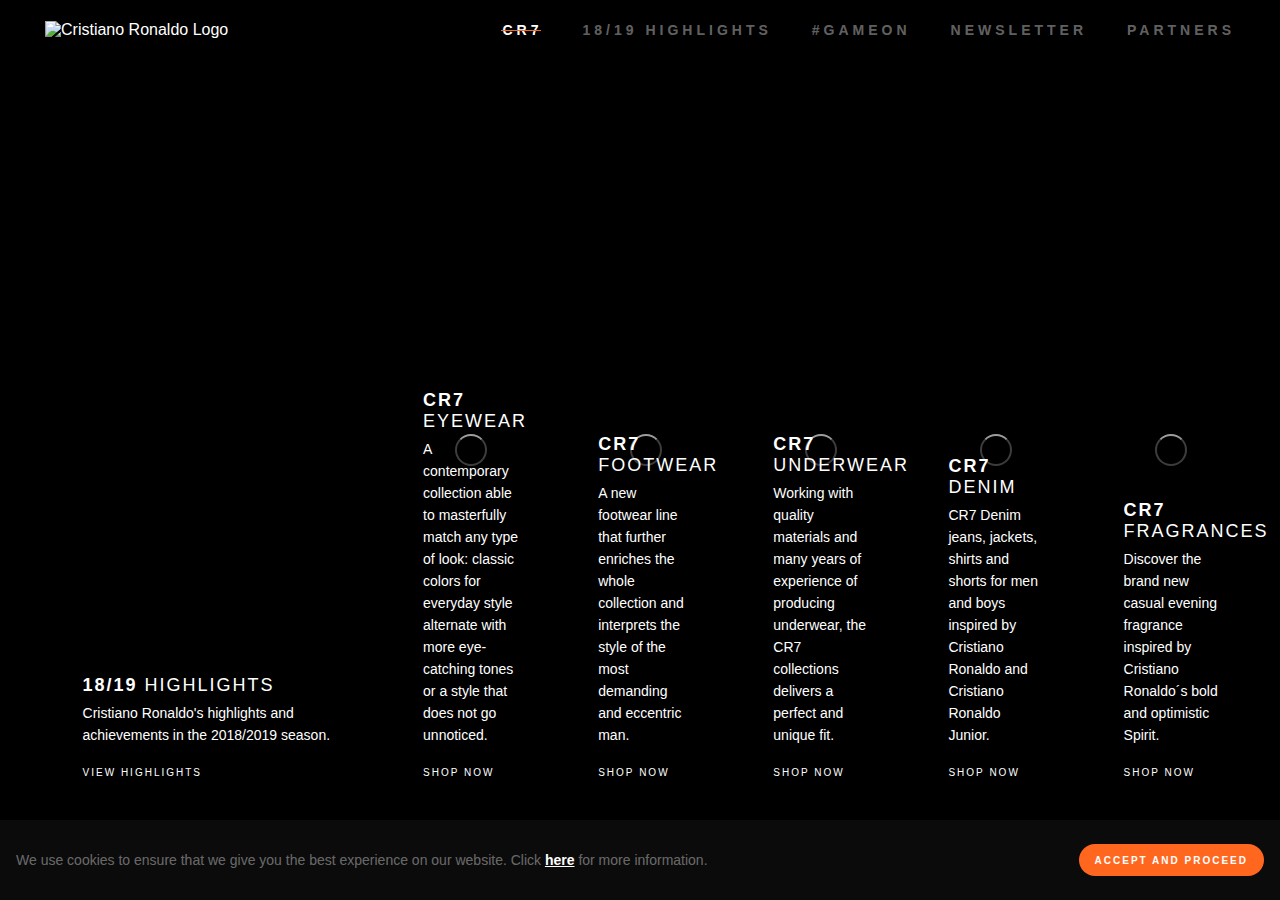
==== index.html @ d8697599 "changed index html" ====
<!DOCTYPE html>
<!-- saved from url=(0051)https://www.cristianoronaldo.com/#season-highlights -->
<html style="--vh:5.76px;"><head><meta http-equiv="Content-Type" content="text/html; charset=UTF-8">

    <!--****************************************************-->
    <!-- Copyright (c) Cristiano Ronaldo -->
    <!-- by 7egend Digital Transformers -->
    <!-- “Talent without working hard is nothing.” -->
    <!--****************************************************-->
    
    <!--<base href="./">--><base href=".">
    
    <meta http-equiv="x-ua-compatible" content="ie=edge">

    <title>Cristiano Ronaldo | Official Website</title>
    <!-- <meta name="description" content="Cristiano Ronaldo's official website"> -->
    
    <meta name="theme-color" content="#000000">
    <meta name="viewport" content="width=device-width, initial-scale=1, shrink-to-fit=no">

    <meta name="msapplication-TileColor" content="#000000">
    <meta name="msapplication-TileImage" content="/assets/meta/mstile-144x144.png">

    <link rel="icon" type="image/x-icon" href="https://www.cristianoronaldo.com/assets/meta/favicon.ico">
    <link rel="icon" type="image/png" sizes="96x96" href="https://www.cristianoronaldo.com/assets/meta/favicon-96x96.png">
    <link rel="icon" type="image/png" sizes="32x32" href="https://www.cristianoronaldo.com/assets/meta/favicon-32x32.png">
    <link rel="icon" type="image/png" sizes="16x16" href="https://www.cristianoronaldo.com/assets/meta/favicon-16x16.png">

    <link rel="apple-touch-icon" sizes="57x57" href="https://www.cristianoronaldo.com/assets/meta/apple-icon-57x57.png">
    <link rel="apple-touch-icon" sizes="60x60" href="https://www.cristianoronaldo.com/assets/meta/apple-icon-60x60.png">
    <link rel="apple-touch-icon" sizes="72x72" href="https://www.cristianoronaldo.com/assets/meta/apple-icon-72x72.png">
    <link rel="apple-touch-icon" sizes="76x76" href="https://www.cristianoronaldo.com/assets/meta/apple-icon-76x76.png">
    <link rel="apple-touch-icon" sizes="114x114" href="https://www.cristianoronaldo.com/assets/meta/apple-icon-114x114.png">
    <link rel="apple-touch-icon" sizes="120x120" href="https://www.cristianoronaldo.com/assets/meta/apple-icon-120x120.png">
    <link rel="apple-touch-icon" sizes="144x144" href="https://www.cristianoronaldo.com/assets/meta/apple-icon-144x144.png">
    <link rel="apple-touch-icon" sizes="152x152" href="https://www.cristianoronaldo.com/assets/meta/apple-icon-152x152.png">
    <link rel="apple-touch-icon" sizes="180x180" href="https://www.cristianoronaldo.com/assets/meta/apple-icon-180x180.png">
    
    <link rel="icon" type="image/png" sizes="192x192" href="https://www.cristianoronaldo.com/assets/meta/android-icon-192x192.png">

    <!-- Facebook -->
    <meta property="og:title" content="CR7 - Cristiano Ronaldo&#39;s Official Website">
    <meta property="og:type" content="website">
    <meta property="og:url" content="https://www.cristianoronaldo.com/">
    <meta property="og:image" content="https://www.cristianoronaldo.com/assets/images/share.jpg?t=90382572094833">
    <meta property="og:site_name" content="CR7">
    <!-- <meta property="og:description" content="Cristiano Ronaldo's official website"> -->

    <link rel="stylesheet" href="./assets/dfs5qqw.css">
  <style type="text/css">.mx-1 {
  margin-left: 0.33rem;
  margin-right: 0.33rem; }

.my-1 {
  margin-top: 0.33rem;
  margin-bottom: 0.33rem; }

.mt-1 {
  margin-top: 0.33rem; }

.mb-1 {
  margin-bottom: 0.33rem; }

.ml-1 {
  margin-left: 0.33rem; }

.mr-1 {
  margin-right: 0.33rem; }

.px-1 {
  padding-left: 0.33rem;
  padding-right: 0.33rem; }

.py-1 {
  padding-top: 0.33rem;
  padding-bottom: 0.33rem; }

.pt-1 {
  padding-top: 0.33rem; }

.pb-1 {
  padding-bottom: 0.33rem; }

.pl-1 {
  padding-left: 0.33rem; }

.pr-1 {
  padding-right: 0.33rem; }

.mx-2 {
  margin-left: 1.33rem;
  margin-right: 1.33rem; }

.my-2 {
  margin-top: 1.33rem;
  margin-bottom: 1.33rem; }

.mt-2 {
  margin-top: 1.33rem; }

.mb-2 {
  margin-bottom: 1.33rem; }

.ml-2 {
  margin-left: 1.33rem; }

.mr-2 {
  margin-right: 1.33rem; }

.px-2 {
  padding-left: 1.33rem;
  padding-right: 1.33rem; }

.py-2 {
  padding-top: 1.33rem;
  padding-bottom: 1.33rem; }

.pt-2 {
  padding-top: 1.33rem; }

.pb-2 {
  padding-bottom: 1.33rem; }

.pl-2 {
  padding-left: 1.33rem; }

.pr-2 {
  padding-right: 1.33rem; }

.mx-3 {
  margin-left: 2.33rem;
  margin-right: 2.33rem; }

.my-3 {
  margin-top: 2.33rem;
  margin-bottom: 2.33rem; }

.mt-3 {
  margin-top: 2.33rem; }

.mb-3 {
  margin-bottom: 2.33rem; }

.ml-3 {
  margin-left: 2.33rem; }

.mr-3 {
  margin-right: 2.33rem; }

.px-3 {
  padding-left: 2.33rem;
  padding-right: 2.33rem; }

.py-3 {
  padding-top: 2.33rem;
  padding-bottom: 2.33rem; }

.pt-3 {
  padding-top: 2.33rem; }

.pb-3 {
  padding-bottom: 2.33rem; }

.pl-3 {
  padding-left: 2.33rem; }

.pr-3 {
  padding-right: 2.33rem; }

.mx-4 {
  margin-left: 3.33rem;
  margin-right: 3.33rem; }

.my-4 {
  margin-top: 3.33rem;
  margin-bottom: 3.33rem; }

.mt-4 {
  margin-top: 3.33rem; }

.mb-4 {
  margin-bottom: 3.33rem; }

.ml-4 {
  margin-left: 3.33rem; }

.mr-4 {
  margin-right: 3.33rem; }

.px-4 {
  padding-left: 3.33rem;
  padding-right: 3.33rem; }

.py-4 {
  padding-top: 3.33rem;
  padding-bottom: 3.33rem; }

.pt-4 {
  padding-top: 3.33rem; }

.pb-4 {
  padding-bottom: 3.33rem; }

.pl-4 {
  padding-left: 3.33rem; }

.pr-4 {
  padding-right: 3.33rem; }

.mx-5 {
  margin-left: 4.33rem;
  margin-right: 4.33rem; }

.my-5 {
  margin-top: 4.33rem;
  margin-bottom: 4.33rem; }

.mt-5 {
  margin-top: 4.33rem; }

.mb-5 {
  margin-bottom: 4.33rem; }

.ml-5 {
  margin-left: 4.33rem; }

.mr-5 {
  margin-right: 4.33rem; }

.px-5 {
  padding-left: 4.33rem;
  padding-right: 4.33rem; }

.py-5 {
  padding-top: 4.33rem;
  padding-bottom: 4.33rem; }

.pt-5 {
  padding-top: 4.33rem; }

.pb-5 {
  padding-bottom: 4.33rem; }

.pl-5 {
  padding-left: 4.33rem; }

.pr-5 {
  padding-right: 4.33rem; }

.flex, .flex-center--both, .flex-center--row, .flex-center--column {
  display: flex; }

.flex-center--row, .flex-center--both {
  justify-content: center; }

.flex-center--column, .flex-center--both {
  align-items: center; }

.width--full {
  width: 100%; }

.margin--auto {
  margin: 0 auto; }

.position--relative {
  position: relative; }

h1, h2, h3, h4, h5, h6, p {
  margin: 0; }

.text--xxs {
  font-size: 10px; }

.text--xs {
  font-size: 12px; }

.text--sm, .header__nav-item {
  font-size: 14px; }

.text--md {
  font-size: 16px; }

.text--lg {
  font-size: 24px; }

.font--default {
  font-family: "proxima-nova", "Helvetica", arial, sans-serif; }

.font--condensed, .header__nav-item {
  font-family: "proxima-nova-condensed", "Helvetica", arial, sans-serif; }

.weight--light {
  font-weight: 300; }

.weight--regular {
  font-weight: 400; }

.weight--bold, .header__nav-item {
  font-weight: 700; }

.weight--extrabold {
  font-weight: 800; }

.text--dimmed {
  color: rgba(255, 255, 255, 0.4); }

.text--centered, .social-icons {
  text-align: center; }

.text--uppercase, .header__nav-item {
  text-transform: uppercase; }

.text--underline {
  text-decoration: underline; }

.kern--xs {
  letter-spacing: 2px; }

.kern--md, .header__nav-item {
  letter-spacing: 4px; }

.kern--lg {
  letter-spacing: 6px; }

.t-size-xxs {
  font-size: 10px; }

.t-size-xs {
  font-size: 12px; }

.t-size-sm {
  font-size: 14px; }

.t-size-md {
  font-size: 16px; }

.t-size-ml {
  font-size: 18px; }

.t-size-lg {
  font-size: 24px; }

.t-default {
  font-family: "proxima-nova", "Helvetica", arial, sans-serif; }

.t-condensed {
  font-family: "proxima-nova-condensed", "Helvetica", arial, sans-serif; }

.t-line-ls {
  line-height: 22px; }

.t-weight-light {
  font-weight: 300; }

.t-weight-regular {
  font-weight: 400; }

.t-weight-bold {
  font-weight: 700; }

.t-weight-extra {
  font-weight: 800; }

.t-lightest {
  color: #FFFFFF; }

.t-lighter {
  color: #FFFFFF; }

.t-light {
  color: #FFFFFF; }

.t-gray {
  color: rgba(255, 255, 255, 0.4); }

.t-highlight {
  color: #FF671F; }

.t-center {
  text-align: center; }

.t-right {
  text-align: right; }

.t-uppercase {
  text-transform: uppercase; }

.t-underline {
  text-decoration: underline; }

.t-kern-xs {
  letter-spacing: 2px; }

.t-kern-md {
  letter-spacing: 4px; }

.t-kern-lg {
  letter-spacing: 6px; }

html {
  box-sizing: border-box;
  font-family: "proxima-nova", "Helvetica", arial, sans-serif;
  font-weight: 400;
  color: #FFFFFF;
  background-color: #000000; }

*, *:before, *:after {
  box-sizing: inherit; }

body {
  margin: 0;
  padding: 0;
  width: 100%;
  height: 100%;
  position: relative;
  overflow: hidden; }

img {
  width: 100%;
  height: auto; }

#main {
  margin-top: 60px;
  overflow: auto;
  height: calc(var(--vh, 1vh) * 100 - 60px);
  -webkit-overflow-scrolling: touch; }

.input, .button {
  font-family: "proxima-nova", "Helvetica", arial, sans-serif;
  border-radius: 0;
  caret-color: #FF671F;
  box-shadow: none; }
  .input:disabled, .button:disabled {
    opacity: 0.5; }
  .input:focus, .input:active, .button:focus, .button:active {
    border: 1px solid #FF671F;
    box-shadow: none;
    outline-style: none;
    outline-color: #FF671F;
    outline-width: 4px; }

video::-internal-media-controls-overlay-cast-button {
  display: none; }

.input {
  height: 60px;
  color: #FFFFFF;
  border: 1px solid #FFFFFF;
  font-size: 16px;
  background-color: #151515;
  padding: 0 20px;
  border-radius: 30px; }
  .input::-webkit-input-placeholder {
    color: rgba(255, 255, 255, 0.4); }
  .input::-moz-placeholder {
    color: rgba(255, 255, 255, 0.4); }
  .input:-ms-input-placeholder {
    color: rgba(255, 255, 255, 0.4); }
  .input::-ms-input-placeholder {
    color: rgba(255, 255, 255, 0.4); }
  .input::placeholder {
    color: rgba(255, 255, 255, 0.4); }

.input--checkbox {
  -webkit-user-select: none;
     -moz-user-select: none;
      -ms-user-select: none;
          user-select: none;
  position: relative;
  width: 16px;
  height: 16px;
  margin-right: 8px;
  border-radius: 50%; }
  .input--checkbox .checkbox__ui, .input--checkbox input[type="checkbox"] {
    position: absolute;
    top: 0;
    left: 0;
    right: 0;
    bottom: 0;
    height: 16px;
    width: 16px;
    margin: 0; }
  .input--checkbox input[type="checkbox"] {
    cursor: pointer;
    opacity: 0;
    z-index: 1; }
    .input--checkbox input[type="checkbox"]:checked ~ .checkbox__ui {
      border: none;
      background-color: #FF671F; }
      .input--checkbox input[type="checkbox"]:checked ~ .checkbox__ui:after {
        opacity: 1; }
  .input--checkbox .checkbox__ui {
    z-index: 0;
    border: 1px solid #FF671F;
    background-color: transparent;
    border-radius: 50%; }
    .input--checkbox .checkbox__ui:after {
      transition: opacity 100ms;
      content: '';
      border-radius: 50%;
      position: absolute;
      top: 4px;
      left: 4px;
      height: 8px;
      width: 8px;
      opacity: 0;
      background-color: #FFFFFF; }

a {
  transition: color 200ms, opacity 200ms;
  cursor: pointer;
  color: #FFFFFF; }
  a.link--underline, a.link--image, a.link--svg {
    opacity: 1; }
  a.link--svg svg {
    fill: #FF671F; }
  a.link--image {
    color: #FFFFFF;
    opacity: 0.4; }
    a.link--image:hover, a.link--image:focus {
      opacity: 1; }
  a.link--underline {
    text-decoration: underline; }
    a.link--underline:hover, a.link--underline:focus {
      color: #FF671F; }
  a.link--text {
    text-decoration: none;
    color: rgba(255, 255, 255, 0.4); }
    a.link--text:hover, a.link--text:focus {
      color: #FFFFFF; }

.hover-highlight {
  text-decoration: none;
  transition: color 200ms;
  /* smartphones, touchscreens */
  /* mouse, touch pad */ }
  @media (hover: hover) and (pointer: fine) {
    .hover-highlight:hover, .hover-highlight:focus {
      color: #FF671F; } }

button {
  background: none;
  color: inherit;
  border: none;
  padding: 0;
  font: inherit;
  cursor: pointer;
  outline: inherit; }

.button {
  position: relative;
  cursor: pointer;
  padding: 0 16px;
  border: 0;
  color: #FFFFFF;
  font-weight: 700;
  letter-spacing: 2px;
  text-transform: uppercase;
  background-color: #FF671F;
  border-radius: 30px; }
  @media (hover: hover) and (pointer: fine) {
    .button:hover .button__bg, .button:hover .button__bg--feedback, .button:focus .button__bg, .button:focus .button__bg--feedback {
      opacity: 1; } }
  .button .button__text {
    position: relative;
    z-index: 1;
    text-shadow: #151515; }
  .button .button__bg, .button .button__bg--feedback {
    position: absolute;
    width: 100%;
    height: 100%;
    top: 0;
    left: 0;
    opacity: 0;
    border-radius: 30px;
    z-index: 0;
    will-change: opacity;
    background-color: #f54f00;
    transition: opacity 200ms, transform 200ms cubic-bezier(0.19, 1, 0.22, 1), background-color 400ms cubic-bezier(0.19, 1, 0.22, 1); }
  .button .button__bg--feedback {
    opacity: 1;
    transform: scaleX(0);
    transform-origin: center left; }

.button--success .button__bg--feedback {
  transform: scaleX(1); }

.button--error .button__bg--feedback {
  transform: scaleX(1); }

.button--lg {
  height: 60px; }

.button--md {
  height: 32px; }

.carousel {
  display: flex;
  flex-direction: column;
  position: relative;
  height: 100%; }
  @media (min-width: 1280px) {
    .carousel .slider__wrapper .panel:first-of-type {
      flex: 0 0 28%; }
    .carousel .slider__wrapper .panel {
      flex: 0 0 14.4%; } }
  .carousel .scroll-indicator {
    flex-grow: 1; }

.carousel-indicator {
  position: absolute;
  right: 40px;
  left: 40px;
  display: flex;
  bottom: 5px; }
  @media (min-width: 768px) {
    .carousel-indicator {
      bottom: 30px; } }
  @media (min-width: 992px) {
    .carousel-indicator {
      bottom: 60px; } }

.carousel-indicator__item {
  flex-grow: 1;
  height: 30px;
  transform-origin: center left;
  border-top: 1px solid #FFFFFF;
  background-color: transparent;
  cursor: pointer; }
  .carousel-indicator__item:not(:last-of-type) {
    margin-right: 5px; }

.carousel-indicator__line {
  transform-origin: top center;
  height: 100%;
  background-color: #FF671F; }

.panel {
  position: relative;
  transition: flex-basis 0.3s 0.1s cubic-bezier(0.77, 0, 0.175, 1);
  flex: 0 0 100%; }

.panel--brands {
  transform-origin: center; }
  .panel--brands:after {
    position: absolute;
    top: 0;
    right: 0;
    bottom: 0;
    left: 0;
    background: linear-gradient(to top, rgba(0, 0, 0, 0.8) 0%, rgba(0, 0, 0, 0) 100%);
    content: '';
    pointer-events: none; }
  .panel--brands .panel__image {
    width: 100%;
    height: 100%; }
  .panel--brands .panel__image img,
  .panel--brands .panel__video {
    padding-right: 0.66rem; }
    @media (min-width: 992px) {
      .panel--brands .panel__image img,
      .panel--brands .panel__video {
        -webkit-filter: grayscale(80%);
                filter: grayscale(80%); }
        .panel--brands .panel__image img:hover,
        .panel--brands .panel__video:hover {
          -webkit-filter: grayscale(0%);
                  filter: grayscale(0%);
          transition: 0.5s; } }

@media (min-width: 1280px) {
  .panel--brands--highlight {
    flex: 0 0 28% !important; }
    .panel--brands--highlight .panel__text {
      transition: opacity 0.3s 0.3s linear; } }

@media (min-width: 1280px) {
  .panel--brands--dim {
    flex: 0 0 14.4% !important; }
    .panel--brands--dim .panel__text {
      transition: opacity 0.3s 0.3s linear;
      opacity: 0 !important; } }

.panel__link {
  transition: color 100ms;
  pointer-events: all;
  display: inline-block; }
  .panel__link:hover, .panel__link:focus {
    color: #FF671F; }

.panel__link-arrow {
  width: 9px;
  height: 9px;
  vertical-align: middle;
  margin-left: 5px; }

.panel__image img,
.panel__video {
  width: 100%;
  height: 100%;
  -o-object-fit: cover;
     object-fit: cover; }

.panel__text {
  position: absolute;
  right: 0;
  bottom: 60px;
  left: 30px;
  transition: opacity 0.3s linear;
  width: calc(100% - 60px);
  z-index: 10; }
  @media (min-width: 768px) {
    .panel__text {
      left: 40px;
      width: calc(100% - 80px); } }

.slider {
  height: calc(100% - 60px);
  display: flex; }

.slider__wrapper {
  display: flex;
  height: 100%; }

.slider--brands {
  height: calc(100% - 60px); }
  .slider--brands .slider__wrapper {
    margin-left: 1.33rem;
    margin-right: 1.33rem; }
    @media (min-width: 992px) {
      .slider--brands .slider__wrapper {
        margin-left: 2.66rem; } }
  @media (min-width: 768px) {
    .slider--brands .panel {
      flex: 0 0 50%; } }
  @media (min-width: 992px) {
    .slider--brands .panel {
      flex: 0 0 33.3%; } }
  @media (min-width: 1280px) {
    .slider--brands .panel {
      flex: 0 0 20%; } }

.slider--highlights {
  height: 100%; }

.highlights {
  position: relative;
  height: calc(var(--vh, 1vh) * 100 - 60px);
  cursor: url("/assets/icons/cursor.svg"), auto; }
  .highlights:after {
    content: '';
    position: absolute;
    top: 0;
    left: 1.33rem;
    width: 1px;
    height: 100%;
    background-color: rgba(255, 255, 255, 0.1);
    z-index: 1; }
  @media (min-width: 992px) {
    .highlights:after {
      display: none; } }

.highlights__title {
  position: absolute;
  top: 50px;
  left: 40px;
  color: #FF671F;
  font-family: "proxima-nova-condensed", "Helvetica", arial, sans-serif;
  font-size: 18px;
  font-weight: 800;
  letter-spacing: 2px;
  text-transform: uppercase;
  z-index: 1; }
  .highlights__title:before {
    content: '';
    position: absolute;
    left: -18px;
    background-color: #FF671F;
    width: 1px;
    height: 36px; }
  @media (min-width: 992px) {
    .highlights__title {
      font-size: 24px;
      top: 95px;
      left: 40px; }
      .highlights__title:before {
        display: none; } }

.highlights__item {
  position: relative;
  width: 100%;
  height: calc(var(--vh, 1vh) * 100 - 60px); }

.highlights__item-date {
  font-size: 12px;
  font-weight: 400;
  position: absolute;
  top: 72px;
  left: 40px;
  text-transform: uppercase;
  z-index: 2; }
  @media (min-width: 992px) {
    .highlights__item-date {
      font-size: 18px;
      font-weight: 300;
      top: 126px;
      left: 40px; } }

.highlights__item-info {
  position: absolute;
  bottom: 60px;
  left: 40px; }
  @media (min-width: 768px) {
    .highlights__item-info {
      bottom: 90px; } }
  @media (min-width: 992px) {
    .highlights__item-info {
      bottom: 120px; } }

.highlights__item-title {
  margin-bottom: 10px;
  font-size: 18px;
  letter-spacing: 2px;
  font-family: "proxima-nova-condensed", "Helvetica", arial, sans-serif;
  text-transform: uppercase;
  max-width: 90%; }
  @media (min-width: 768px) {
    .highlights__item-title {
      max-width: 75%; } }
  @media (min-width: 992px) {
    .highlights__item-title {
      font-size: 24px;
      max-width: 40%; } }

.highlights__item-text {
  font-weight: 400;
  font-size: 14px;
  color: rgba(255, 255, 255, 0.7);
  line-height: 22px;
  max-width: 85%; }
  @media (min-width: 768px) {
    .highlights__item-text {
      max-width: 80%; } }
  @media (min-width: 992px) {
    .highlights__item-text {
      font-size: 18px;
      max-width: 50%; } }

.highlights__item-video {
  width: 100%;
  height: 100vh; }
  .highlights__item-video video {
    -o-object-fit: cover;
       object-fit: cover;
    height: 100%;
    width: 100%; }

.scroll-indicator {
  flex-grow: 1;
  width: 1px;
  height: 60px;
  background-color: rgba(255, 255, 255, 0.1);
  margin-left: 1.33rem; }
  @media (min-width: 992px) {
    .scroll-indicator {
      margin-left: 2.66rem; } }

.scroll-indicator__line {
  transform-origin: top center;
  height: 100%;
  background-color: #FF671F; }

.header__nav {
  position: relative; }
  .header__nav .header__nav-item {
    display: none; }
    @media (min-width: 992px) {
      .header__nav .header__nav-item {
        display: inline; } }

.header__nav-item {
  position: relative;
  transition: color 100ms;
  color: rgba(255, 255, 255, 0.4); }
  .header__nav-item:after {
    content: '';
    position: absolute;
    transition: transform 400ms cubic-bezier(0.19, 1, 0.22, 1);
    top: 50%;
    left: -2px;
    transform: scaleX(0);
    width: 100%;
    height: 1px;
    background-color: #FF671F; }
  .header__nav-item:not(:last-of-type) {
    margin-right: 40px; }
  @media (hover: hover) and (pointer: fine) {
    .header__nav-item:hover, .header__nav-item:focus {
      color: #FFFFFF; } }

.header__nav-item--active {
  color: #FFFFFF; }
  .header__nav-item--active:after {
    transform: scaleX(1); }

.header__nav-marker {
  position: absolute;
  width: 100%;
  height: 1px;
  background-color: #FF671F; }

.header__logo img {
  width: 112px;
  height: auto; }

.header {
  position: fixed;
  background-color: #000000;
  top: 0;
  left: 0;
  width: 100%;
  height: 60px;
  padding: 0 20px;
  display: flex;
  justify-content: space-between;
  align-items: center;
  z-index: 81; }
  @media (min-width: 992px) {
    .header {
      padding: 0 45px; } }

.nav {
  position: fixed;
  top: 0;
  right: 0;
  bottom: 0;
  left: 0;
  z-index: 80;
  background-color: transparent; }

.nav__item {
  position: relative;
  color: #FFFFFF;
  display: block;
  font-family: "proxima-nova-condensed", "Helvetica", arial, sans-serif;
  font-size: 22px;
  font-weight: 700;
  letter-spacing: 6px;
  text-transform: uppercase;
  transform-origin: center left; }
  @media (min-width: 768px) {
    .nav__item {
      font-size: 24px; } }
  .nav__item:not(:last-of-type) {
    margin-bottom: 1.33rem; }
    @media (min-width: 768px) {
      .nav__item:not(:last-of-type) {
        margin-bottom: 2.66rem; } }
  .nav__item:before {
    position: absolute;
    top: 40%;
    right: 0;
    left: 0;
    background-color: #FF671F;
    content: '';
    transition: transform 200ms;
    height: 4px;
    border-radius: 4px;
    transform: scaleX(0);
    transform-origin: center left; }
  .nav__item:hover:before, .nav__item:focus:before, .nav__item.nav__item--active:before {
    transform: scaleX(1); }

.nav__item-wrapper {
  position: relative;
  width: 100%;
  height: 100%;
  display: flex;
  align-items: flex-start;
  justify-content: center;
  flex-direction: column;
  padding-left: 1.33rem;
  background-color: #000000; }

.nav__footer {
  position: absolute;
  right: 0;
  bottom: 0;
  left: 0;
  padding: 1rem 1.33rem;
  display: flex;
  justify-content: space-between; }
  .nav__footer .social-icons {
    padding: 0;
    width: auto; }

.nav__toggle {
  position: relative;
  cursor: pointer;
  color: #FFFFFF;
  width: 22px;
  height: 22px;
  display: block; }
  @media (min-width: 992px) {
    .nav__toggle {
      display: none; } }

.nav__toggle-big, .nav__toggle-small {
  width: 22px;
  height: 2px;
  background-color: #FFFFFF; }

.nav__toggle-big {
  position: absolute;
  top: 5px;
  right: 0;
  left: 0;
  transform-origin: center; }

.nav__toggle-small {
  position: absolute;
  top: 15px;
  right: 0;
  left: 0;
  transform-origin: center right; }

.newsletter {
  padding: 48px 32px 32px; }
  @media (min-width: 1280px) {
    .newsletter {
      padding: 100px 32px 200px; } }

.newsletter-panel {
  padding: 0 16px;
  margin-bottom: 32px;
  max-width: 898px;
  margin-left: auto;
  margin-right: auto; }
  @media (min-width: 576px) {
    .newsletter-panel {
      padding: 100px 60px;
      background-color: #0B0B0B; } }

.newsletter-panel__title {
  margin-bottom: 40px; }

.newsletter-panel__text {
  margin-bottom: 30px; }
  @media (min-width: 576px) {
    .newsletter-panel__text {
      max-width: 475px; } }

.newsletter-panel__terms {
  margin-bottom: 52px; }

.newsletter-panel__form--loading .newsletter-panel__email, .newsletter-panel__form--success .newsletter-panel__email {
  transform: translateY(38px); }
  @media (min-width: 768px) {
    .newsletter-panel__form--loading .newsletter-panel__email, .newsletter-panel__form--success .newsletter-panel__email {
      transform: initial; } }

.newsletter-panel__form--loading .newsletter-panel__submit, .newsletter-panel__form--loading .newsletter-panel__form--success, .newsletter-panel__form--success .newsletter-panel__submit, .newsletter-panel__form--success .newsletter-panel__form--success {
  transform: translateY(-38px); }
  @media (min-width: 768px) {
    .newsletter-panel__form--loading .newsletter-panel__submit, .newsletter-panel__form--loading .newsletter-panel__form--success, .newsletter-panel__form--success .newsletter-panel__submit, .newsletter-panel__form--success .newsletter-panel__form--success {
      transform: initial; } }

.newsletter-panel__form--loading .newsletter-panel__submit .button__text {
  opacity: 0; }

.newsletter-panel__buttons {
  display: flex;
  flex-wrap: wrap;
  max-width: 588px;
  justify-content: center; }

.newsletter-panel__email {
  transition: transform 400ms cubic-bezier(0.19, 1, 0.22, 1);
  margin-bottom: 16px;
  width: 100%; }
  .newsletter-panel__email .input {
    text-align: center; }
  @media (min-width: 768px) {
    .newsletter-panel__email {
      max-width: 435px; } }

.newsletter-panel__submit {
  transition: transform 400ms cubic-bezier(0.19, 1, 0.22, 1);
  width: 100%; }
  @media (min-width: 768px) {
    .newsletter-panel__submit {
      max-width: 435px; } }

.partners__grid-item {
  position: relative;
  background-color: #000000; }

.partners__grid-link .partners__grid-image {
  opacity: 0.4; }

@media (hover: hover) and (pointer: fine) {
  .partners__grid-link:hover .partners__grid-image, .partners__grid-link:focus .partners__grid-image {
    opacity: 1; } }

.partners__grid-image {
  transition: opacity 200ms; }

.partners__grid {
  margin: 0 auto;
  padding: 90px 32px;
  max-width: 950px; }
  @media (min-width: 1280px) {
    .partners__grid {
      padding: 64px 32px 210px; } }

.partners__grid-title {
  max-width: 310px;
  margin-bottom: 32px; }
  @media (min-width: 768px) {
    .partners__grid-title {
      max-width: initial; } }

.partners__highlight {
  height: 160px; }
  @media (min-width: 992px) {
    .partners__highlight {
      height: 200px; } }
  .partners__highlight img {
    width: 200px;
    height: auto;
    cursor: pointer;
    transition: opacity 200ms; }
    @media (hover: hover) and (pointer: fine) {
      .partners__highlight img:hover, .partners__highlight img:focus {
        opacity: 0.4; } }

.partners__grid-wrapper {
  display: grid;
  grid-gap: 1px;
  grid-template-columns: 1fr 1fr;
  background: radial-gradient(ellipse farthest-side at center, rgba(255, 103, 31, 0.6) 0%, rgba(255, 103, 31, 0.4) 70%, rgba(0, 0, 0, 0) 100%); }
  @media (min-width: 576px) {
    .partners__grid-wrapper {
      background: radial-gradient(circle, rgba(255, 103, 31, 0.6) 0%, rgba(0, 0, 0, 0) 75%);
      grid-template-columns: 1fr 1fr 1fr; } }
  @media (min-width: 768px) {
    .partners__grid-wrapper {
      grid-template-columns: 1fr 1fr 1fr 1fr; } }

.social-icons {
  width: 100%;
  padding: 32px 0; }

.social-icon {
  transition: transform 0.2s ease-out;
  display: inline-flex;
  margin-right: 20px;
  min-width: 22px;
  min-height: 22px;
  justify-content: center;
  align-items: center; }
  .social-icon .social-icon__icon {
    transition: fill 200ms; }
  .social-icon img {
    vertical-align: middle;
    margin: 0 auto; }
  .social-icon:last-of-type {
    margin-right: 0px; }
  .social-icon:hover .social-icon__icon {
    fill: #FF671F; }

.campaign {
  display: flex;
  justify-content: center;
  align-items: center;
  padding: 150px 0 90px;
  position: relative;
  max-width: 100%; }
  @media (min-width: 1280px) {
    .campaign {
      padding: 0; } }

#gameon {
  margin-bottom: 30px; }

.campaign__title {
  font-size: 24px;
  color: #FF671F;
  text-transform: uppercase;
  letter-spacing: 2px;
  position: absolute;
  top: -80px;
  left: 50%;
  transform: translateX(-50%); }
  @media (min-width: 768px) {
    .campaign__title {
      top: 60px;
      left: 40px;
      transform: none; } }
  @media (min-width: 992px) {
    .campaign__title {
      top: 96px; } }

.campaign__wrapper {
  position: relative;
  font-family: "proxima-nova-condensed", "Helvetica", arial, sans-serif;
  font-weight: 800; }

.campaign__play-button {
  outline: none;
  cursor: pointer;
  position: absolute;
  top: 50%;
  left: 50%;
  transform: translate(-50%, -50%);
  width: 100%;
  height: 100%;
  border: none;
  border-radius: 50%;
  background-color: transparent; }
  .campaign__play-button img {
    width: 26px;
    height: auto; }

.campaign__video {
  width: 100vw;
  height: 100%;
  max-width: 100%;
  outline: none;
  -o-object-fit: contain;
     object-fit: contain; }

.pulsar {
  outline: none;
  width: 120px;
  height: 120px;
  position: absolute;
  right: 50%; }
  .pulsar span {
    position: absolute;
    border: 2px solid #FF671F;
    border-radius: 50%;
    width: 100%;
    height: 100%;
    transform: scale(0.4); }
    .pulsar span:nth-child(1) {
      -webkit-animation: pulsar1 2s 0s ease-out infinite;
              animation: pulsar1 2s 0s ease-out infinite; }
    .pulsar span:nth-child(2) {
      -webkit-animation: pulsar2 2s 330ms ease-out infinite;
              animation: pulsar2 2s 330ms ease-out infinite; }
    .pulsar span:nth-child(3) {
      -webkit-animation: pulsar3 2s 660ms ease-out infinite;
              animation: pulsar3 2s 660ms ease-out infinite; }

@-webkit-keyframes pulsar1 {
  0% {
    transform: scale(0.4); }
  0%,
  50% {
    opacity: 1; }
  100% {
    transform: scale(0.8);
    opacity: 0; } }

@keyframes pulsar1 {
  0% {
    transform: scale(0.4); }
  0%,
  50% {
    opacity: 1; }
  100% {
    transform: scale(0.8);
    opacity: 0; } }

@-webkit-keyframes pulsar2 {
  0% {
    transform: scale(0.4); }
  0%,
  50% {
    opacity: 1; }
  100% {
    transform: scale(0.7);
    opacity: 0; } }

@keyframes pulsar2 {
  0% {
    transform: scale(0.4); }
  0%,
  50% {
    opacity: 1; }
  100% {
    transform: scale(0.7);
    opacity: 0; } }

@-webkit-keyframes pulsar3 {
  0% {
    transform: scale(0.4); }
  0%,
  50% {
    opacity: 1; }
  100% {
    transform: scale(0.42);
    opacity: 0; } }

@keyframes pulsar3 {
  0% {
    transform: scale(0.4); }
  0%,
  50% {
    opacity: 1; }
  100% {
    transform: scale(0.42);
    opacity: 0; } }

footer:not(.nav__footer) {
  height: 72px;
  width: 100%;
  padding: 0 40px;
  border-top: #151515;
  display: flex;
  flex-wrap: wrap;
  justify-content: center;
  text-align: center; }
  @media (min-width: 768px) {
    footer:not(.nav__footer) {
      border-top: 1px solid #0B0B0B;
      justify-content: space-between;
      align-items: center; } }
  footer:not(.nav__footer) a:not(:last-of-type) {
    margin-right: 32px; }

.footer__legend, .footer__policy, .footer__copyright {
  width: 100%;
  display: flex;
  justify-content: center;
  align-items: center; }
  @media (min-width: 768px) {
    .footer__legend, .footer__policy, .footer__copyright {
      width: 33%; } }

.footer__policy {
  margin-bottom: 16px; }
  @media (min-width: 768px) {
    .footer__policy {
      margin-bottom: 0;
      text-align: left;
      justify-content: flex-start; } }

.footer__copyright {
  text-align: center;
  border-top: 1px solid #151515;
  padding-top: 20px;
  margin-bottom: 8px; }
  @media (min-width: 768px) {
    .footer__copyright {
      border-top: none;
      padding-top: 0;
      margin-bottom: 0; } }

.footer__legend {
  padding-bottom: 20px; }
  @media (min-width: 768px) {
    .footer__legend {
      padding-bottom: 0;
      text-align: right;
      justify-content: flex-end; } }
  .footer__legend img {
    cursor: pointer;
    width: 110px;
    height: auto; }

.spinner__wrapper {
  position: absolute;
  top: 0;
  left: 0;
  width: 100%;
  height: 100%; }

.spinner {
  height: 32px;
  width: 32px;
  background: rgba(0, 0, 0, 0.1);
  border-radius: 50%;
  border: 2px solid rgba(255, 255, 255, 0.4);
  border-top-color: #FFFFFF;
  -webkit-animation: spin 600ms linear infinite;
          animation: spin 600ms linear infinite; }

@-webkit-keyframes spin {
  to {
    transform: rotate(360deg); } }

@keyframes spin {
  to {
    transform: rotate(360deg); } }

.cookies-bar {
  position: fixed;
  bottom: 0;
  left: 0;
  right: 0;
  width: 100%;
  padding: 24px 16px;
  display: flex;
  justify-content: center;
  align-items: center;
  z-index: 100;
  background-color: #0B0B0B; }
  @media (min-width: 768px) {
    .cookies-bar {
      justify-content: space-between; } }
  .cookies-bar .button {
    font-size: 10px;
    letter-spacing: 2px; }

.cookies-bar__inner {
  width: 100%;
  display: flex;
  justify-content: space-between;
  align-items: center;
  flex-direction: column; }
  @media (min-width: 768px) {
    .cookies-bar__inner {
      flex-direction: row; } }

.cookies-bar__text {
  line-height: 20px;
  margin-bottom: 24px;
  text-align: center; }
  @media (min-width: 768px) {
    .cookies-bar__text {
      margin-bottom: 0px;
      text-align: left; } }
</style></head>

  <body>

    <div id="app"><div class="cookies-bar"><div class="cookies-bar__inner"><p class="cookies-bar__text font--condensed text--sm text--dimmed">We use cookies to ensure that we give you the best experience on our website. Click <a href="https://www.cristianoronaldo.com/files/cr7_privacypolicy_en.pdf" target="_blank"><b>here</b></a> for more information.</p><button class="button button--md">Accept and Proceed</button></div></div><header class="header"><a><div class="header__logo"><img src="./assets/cr7.svg" alt="Cristiano Ronaldo Logo"></div></a><nav class="header__nav"><a class="header__nav-item">CR7</a><a class="header__nav-item header__nav-item--active">18/19 Highlights</a><a class="header__nav-item">#GAMEON</a><a class="header__nav-item">Newsletter</a><a class="header__nav-item">Partners</a><button class="nav__toggle"><div class="nav__toggle-big" style="transform: none;"></div><div class="nav__toggle-small" style="transform: translateX(0px) translateY(0px) scaleX(0.7) rotate(0deg) translateZ(0px);"></div></button></nav></header><div class="nav" style="transform: translateX(-100vw) translateZ(0px);"><nav class="nav__item-wrapper"><a class="nav__item"><span style="opacity: 0; transform: translateX(-100px) translateZ(0px);">CR7</span></a><a class="nav__item nav__item--active"><span style="opacity: 0; transform: translateX(-100px) translateZ(0px);">18/19 Highlights</span></a><a class="nav__item"><span style="opacity: 0; transform: translateX(-100px) translateZ(0px);">#GAMEON</span></a><a class="nav__item"><span style="opacity: 0; transform: translateX(-100px) translateZ(0px);">Newsletter</span></a><a class="nav__item"><span style="opacity: 0; transform: translateX(-100px) translateZ(0px);">Partners</span></a><footer class="nav__footer" style="opacity: 0; transform: translateY(100px) translateZ(0px);"><a href="https://www.cristianoronaldo.com/files/cr7_privacypolicy_en.pdf" target="_blank" rel="noreferrer noopener" class="hover-highlight t-uppercase t-weight-bold t-condensed t-lighter t-kern-xs">Privacy Policy</a><div class="social-icons flex-center--both"><div class="social-icon"><a href="https://www.instagram.com/cr7cristianoronaldo" class="link--svg" title="Visit Cristiano Ronaldo&#39;s Instagram" target="_blank" rel="noreferrer noopener"><svg width="18" height="18" xmlns="http://www.w3.org/2000/svg"><path class="social-icon__icon" d="M9 0c2.444 0 2.75.01 3.71.054.959.044 1.613.196 2.185.419.592.23 1.094.537 1.594 1.038.5.5.809 1.002 1.039 1.594.222.572.374 1.226.418 2.184C17.99 6.25 18 6.556 18 9s-.01 2.75-.054 3.71c-.044.959-.196 1.613-.418 2.185a4.412 4.412 0 0 1-1.039 1.594c-.5.5-1.002.809-1.594 1.039-.572.222-1.226.374-2.184.418C11.75 17.99 11.444 18 9 18s-2.75-.01-3.71-.054c-.959-.044-1.613-.196-2.185-.418a4.412 4.412 0 0 1-1.594-1.039c-.5-.5-.809-1.002-1.038-1.594-.223-.572-.375-1.226-.419-2.184C.01 11.75 0 11.444 0 9s.01-2.75.054-3.71C.098 4.33.25 3.676.473 3.104A4.411 4.411 0 0 1 1.51 1.51c.5-.5 1.002-.809 1.594-1.038C3.677.25 4.33.098 5.289.054 6.25.01 6.556 0 9 0zm0 1.622c-2.403 0-2.688.009-3.637.052-.877.04-1.354.187-1.67.31-.421.163-.72.358-1.036.673-.315.315-.51.615-.673 1.035-.123.317-.27.794-.31 1.671-.043.95-.052 1.234-.052 3.637s.009 2.688.052 3.637c.04.877.187 1.354.31 1.67.163.421.358.72.673 1.036.315.315.615.51 1.035.673.317.123.794.27 1.671.31.95.043 1.234.052 3.637.052s2.688-.009 3.637-.052c.877-.04 1.354-.187 1.67-.31.421-.163.72-.358 1.036-.673.315-.315.51-.615.673-1.035.123-.317.27-.794.31-1.671.043-.95.052-1.234.052-3.637s-.009-2.688-.052-3.637c-.04-.877-.187-1.354-.31-1.67a2.788 2.788 0 0 0-.673-1.036 2.788 2.788 0 0 0-1.035-.673c-.317-.123-.794-.27-1.671-.31-.95-.043-1.234-.052-3.637-.052zm0 2.756a4.622 4.622 0 1 1 0 9.244 4.622 4.622 0 0 1 0-9.244zM9 12a3 3 0 1 0 0-6 3 3 0 0 0 0 6zm5.884-7.804a1.08 1.08 0 1 1-2.16 0 1.08 1.08 0 0 1 2.16 0z" fill="#B2ACA4" fill-rule="evenodd"></path></svg></a></div><div class="social-icon"><a href="https://www.facebook.com/cr7cristianoronaldo" class="link--svg" title="Visit Cristiano Ronaldo&#39;s Facebook" target="_blank" rel="noreferrer noopener"><svg width="9" height="17" xmlns="http://www.w3.org/2000/svg"><path class="social-icon__icon" d="M5.842 17V9.245h2.653l.398-3.022H5.842V4.294c0-.875.248-1.471 1.527-1.471H9V.118C8.718.082 7.75 0 6.623 0 4.27 0 2.66 1.408 2.66 3.995v2.228H0v3.022h2.66V17h3.182z" fill="#B2ACA4" fill-rule="evenodd"></path></svg></a></div><div class="social-icon"><a href="https://www.twitter.com/Cristiano" class="link--svg" title="Visit Cristiano Ronaldo&#39;s Twitter" target="_blank" rel="noreferrer noopener"><svg width="18" height="15" xmlns="http://www.w3.org/2000/svg"><path class="social-icon__icon" d="M18 1.776a7.213 7.213 0 0 1-2.12.596A3.778 3.778 0 0 0 17.503.277a7.273 7.273 0 0 1-2.346.918A3.642 3.642 0 0 0 12.462 0C10.424 0 8.77 1.696 8.77 3.787c0 .296.032.585.095.862-3.069-.158-5.79-1.664-7.612-3.958a3.856 3.856 0 0 0-.5 1.906c0 1.313.652 2.472 1.643 3.152a3.626 3.626 0 0 1-1.673-.473v.047c0 1.835 1.273 3.366 2.963 3.713-.31.089-.636.133-.973.133-.238 0-.47-.023-.695-.067.47 1.504 1.833 2.599 3.45 2.628A7.292 7.292 0 0 1 0 13.3 10.282 10.282 0 0 0 5.66 15c6.794 0 10.508-5.77 10.508-10.774 0-.164-.003-.329-.01-.49A7.58 7.58 0 0 0 18 1.776" fill="#B2ACA4" fill-rule="evenodd"></path></svg></a></div></div></footer></nav></div><main id="main"><section class="carousel" id="cr7"><div class="slider--brands is-draggable" style="overflow: hidden;"><div class="slider__wrapper"><a href="https://www.cristianoronaldo.com/#season-highlights" class="panel panel--brands" style="opacity: 1; transform: none;"><div class="panel__text" style="opacity: 1; transform: none;"><p class="t-weight-bold t-size-ml t-kern-xs t-condensed t-uppercase" style="opacity: 1; transform: none;">18/19 <span class="t-weight-light">Highlights</span></p><p class="t-size-sm t-line-ls mt-1" style="opacity: 1; transform: none;">Cristiano Ronaldo's highlights and achievements in the 2018/2019 season.</p><p class="panel__link t-uppercase t-size-xxs t-kern-xs mt-2" style="opacity: 1; transform: none;">View Highlights<img src="./assets/arrow.svg" class="panel__link-arrow"></p></div><video class="panel__video" loop="" autoplay="" playsinline="" disableremoteplayback="true"><source src="/assets/video/highlights_portugal.mp4" type="video/mp4">Your browser does not support the video tag.</video></a><a target="_blank" rel="noreferrer noopener" href="https://www.cr7-eyewear.com/" class="panel panel--brands" style="opacity: 1; transform: none;"><div class="panel__text" style="opacity: 1; transform: none;"><p class="t-weight-bold t-size-ml t-kern-xs t-condensed t-uppercase" style="opacity: 1; transform: none;">CR7 <span class="t-weight-light">Eyewear</span></p><p class="t-size-sm t-line-ls mt-1" style="opacity: 1; transform: none;">A contemporary collection able to masterfully match any type of look: classic colors for everyday style alternate with more eye-catching tones or a style that does not go unnoticed.</p><p class="panel__link t-uppercase t-size-xxs t-kern-xs mt-2" style="opacity: 1; transform: none;">Shop Now<img src="./assets/arrow.svg" class="panel__link-arrow"></p></div><div class="panel__image"><img alt="CR7" src="./assets/brand_eyewear.jpg" style="opacity: 1;"></div></a><a target="_blank" rel="noreferrer noopener" href="https://www.cr7footwear.com/" class="panel panel--brands" style="opacity: 1; transform: none;"><div class="panel__text" style="opacity: 1; transform: none;"><p class="t-weight-bold t-size-ml t-kern-xs t-condensed t-uppercase" style="opacity: 1; transform: none;">CR7 <span class="t-weight-light">Footwear</span></p><p class="t-size-sm t-line-ls mt-1" style="opacity: 1; transform: none;">A new footwear line that further enriches the whole collection and interprets the style of the most demanding and eccentric man.</p><p class="panel__link t-uppercase t-size-xxs t-kern-xs mt-2" style="opacity: 1; transform: none;">Shop Now<img src="./assets/arrow.svg" class="panel__link-arrow"></p></div><div class="panel__image"><img alt="CR7" src="./assets/brand_footwear.jpg" style="opacity: 1;"></div></a><a target="_blank" rel="noreferrer noopener" href="https://cr7denim.store/collections/men?_=pf&amp;pf_pt_product_type=Underwear" class="panel panel--brands" style="opacity: 1; transform: none;"><div class="panel__text" style="opacity: 1; transform: none;"><p class="t-weight-bold t-size-ml t-kern-xs t-condensed t-uppercase" style="opacity: 1; transform: none;">CR7 <span class="t-weight-light">Underwear</span></p><p class="t-size-sm t-line-ls mt-1" style="opacity: 1; transform: none;">Working with quality materials and many years of experience of producing underwear, the CR7 collections delivers a perfect and unique fit.</p><p class="panel__link t-uppercase t-size-xxs t-kern-xs mt-2" style="opacity: 1; transform: none;">Shop Now<img src="./assets/arrow.svg" class="panel__link-arrow"></p></div><div class="panel__image"><img alt="CR7" src="./assets/brand_underwear.jpg" style="opacity: 1;"></div></a><a target="_blank" rel="noreferrer noopener" href="https://cr7denim.store/" class="panel panel--brands" style="opacity: 1; transform: none;"><div class="panel__text" style="opacity: 1; transform: none;"><p class="t-weight-bold t-size-ml t-kern-xs t-condensed t-uppercase" style="opacity: 1; transform: none;">CR7 <span class="t-weight-light">Denim</span></p><p class="t-size-sm t-line-ls mt-1" style="opacity: 1; transform: none;">CR7 Denim jeans, jackets, shirts and shorts for men and boys inspired by Cristiano Ronaldo and Cristiano Ronaldo Junior.</p><p class="panel__link t-uppercase t-size-xxs t-kern-xs mt-2" style="opacity: 1; transform: none;">Shop Now<img src="./assets/arrow.svg" class="panel__link-arrow"></p></div><div class="panel__image"><img alt="CR7" src="./assets/brand_denim.jpg" style="opacity: 1;"></div></a><a target="_blank" rel="noreferrer noopener" href="https://www.cr7fragrances.store/" class="panel panel--brands" style="opacity: 1; transform: none;"><div class="panel__text" style="opacity: 1; transform: none;"><p class="t-weight-bold t-size-ml t-kern-xs t-condensed t-uppercase" style="opacity: 1; transform: none;">CR7 <span class="t-weight-light">Fragrances</span></p><p class="t-size-sm t-line-ls mt-1" style="opacity: 1; transform: none;">Discover the brand new casual evening fragrance inspired by Cristiano Ronaldo´s bold and optimistic Spirit.</p><p class="panel__link t-uppercase t-size-xxs t-kern-xs mt-2" style="opacity: 1; transform: none;">Shop Now<img src="./assets/arrow.svg" class="panel__link-arrow"></p></div><div class="panel__image"><img alt="CR7" src="./assets/brand_fragrances.jpg" style="opacity: 1;"></div></a></div></div><div class="scroll-indicator"><div class="scroll-indicator__line" style="transform: scaleY(0) translateZ(0px); opacity: 0;"></div></div></section><section class="highlights" id="season-highlights"><p class="highlights__title">18/19 Season Highlights</p><div class="slider--highlights is-draggable" style="overflow: hidden;"><div class="slider__wrapper"><div class="panel highlights__item is-selected"><p class="highlights__item-date">July 2018</p><div class="highlights__item-video"><video loop="" playsinline="" disableremoteplayback="true" poster="/files/highlights/01/poster_desktop.jpg" style="opacity: 0;"><source src="/files/highlights/01/video_desktop.mp4" type="video/mp4">Your browser does not support the video tag.</video></div><div class="highlights__item-info"><h3 class="highlights__item-title" style="transform: translateY(60px) translateZ(0px);">Cristiano Ronaldo joins Juventus Football Club</h3><div class="highlights__item-text" style="opacity: 0; transform: translateY(90px) scale(0.9) translateZ(0px);">On July 2018, Cristiano Ronaldo signed a four-year contract with JuventusFC.</div></div></div><div class="panel highlights__item"><p class="highlights__item-date">October 2018</p><div class="highlights__item-video"><video loop="" playsinline="" disableremoteplayback="true" poster="/files/highlights/02/poster_desktop.jpg" style="opacity: 0;"><source src="/files/highlights/02/video_desktop.mp4" type="video/mp4">Your browser does not support the video tag.</video></div><div class="highlights__item-info"><h3 class="highlights__item-title" style="transform: translateY(60px) translateZ(0px);">Goal 400 scored in national leagues</h3><div class="highlights__item-text" style="opacity: 0; transform: translateY(90px) scale(0.9) translateZ(0px);">20th of October of 2018 marked the day that Cristiano Ronaldo reached another landmark. On this day he became the first player to score 400 goals across Europe’s top five leagues.</div></div></div><div class="panel highlights__item"><p class="highlights__item-date">January 2019</p><div class="highlights__item-video"><video loop="" playsinline="" disableremoteplayback="true" poster="/files/highlights/03/poster_desktop.jpg" style="opacity: 0;"><source src="/files/highlights/03/video_desktop.mp4" type="video/mp4">Your browser does not support the video tag.</video></div><div class="highlights__item-info"><h3 class="highlights__item-title" style="transform: translateY(60px) translateZ(0px);">2018 Italian Super Cup</h3><div class="highlights__item-text" style="opacity: 0; transform: translateY(90px) scale(0.9) translateZ(0px);">Cristiano Ronaldo won his first trophy for Juventus, after scoring the game-winning and only goal from a header against AC Milan.</div></div></div><div class="panel highlights__item"><p class="highlights__item-date">March 2019</p><div class="highlights__item-video"><video loop="" playsinline="" disableremoteplayback="true" poster="/files/highlights/04/poster_desktop.jpg" style="opacity: 0;"><source src="/files/highlights/04/video_desktop.mp4" type="video/mp4">Your browser does not support the video tag.</video></div><div class="highlights__item-info"><h3 class="highlights__item-title" style="transform: translateY(60px) translateZ(0px);">Champions League achievements</h3><div class="highlights__item-text" style="opacity: 0; transform: translateY(90px) scale(0.9) translateZ(0px);">During the 18/19 season in Champions League, Ronaldo became the first player to reach 100 victories and 125 goals on the competition. The season was also marked by a legendary hat trick against Atlético Madrid.</div></div></div><div class="panel highlights__item"><p class="highlights__item-date">May 2019</p><div class="highlights__item-video"><video loop="" playsinline="" disableremoteplayback="true" poster="/files/highlights/05/poster_desktop.jpg" style="opacity: 0;"><source src="/files/highlights/05/video_desktop.mp4" type="video/mp4">Your browser does not support the video tag.</video></div><div class="highlights__item-info"><h3 class="highlights__item-title" style="transform: translateY(60px) translateZ(0px);">Serie A championship and Most Valuable Player of the competition</h3><div class="highlights__item-text" style="opacity: 0; transform: translateY(90px) scale(0.9) translateZ(0px);">Cristiano Ronaldo helped Juventus to win the 8th Serie A in a row. Finishing his first Serie A campaign with 21 goals and 8 assists, Cristiano Ronaldo won also the Serie A Most Valuable Player</div></div></div><div class="panel highlights__item"><p class="highlights__item-date">May 2019</p><div class="highlights__item-video"><video loop="" playsinline="" disableremoteplayback="true" poster="/files/highlights/06/poster_desktop.jpg" style="opacity: 0;"><source src="/files/highlights/06/video_desktop.mp4" type="video/mp4">Your browser does not support the video tag.</video></div><div class="highlights__item-info"><h3 class="highlights__item-title" style="transform: translateY(60px) translateZ(0px);">Cristiano Ronaldo becomes the first player to win 3 major leagues</h3><div class="highlights__item-text" style="opacity: 0; transform: translateY(90px) scale(0.9) translateZ(0px);">With this last title, Cristiano Ronaldo became the only player in history to win the three major leagues in the world. Premier League, La Liga, and Serie A.</div></div></div><div class="panel highlights__item"><p class="highlights__item-date">June 2019</p><div class="highlights__item-video"><video loop="" playsinline="" disableremoteplayback="true" poster="/files/highlights/07/poster_desktop.jpg" style="opacity: 0;"><source src="/files/highlights/07/video_desktop.mp4" type="video/mp4">Your browser does not support the video tag.</video></div><div class="highlights__item-info"><h3 class="highlights__item-title" style="transform: translateY(60px) translateZ(0px);">Portugal wins first-ever Nations League</h3><div class="highlights__item-text" style="opacity: 0; transform: translateY(90px) scale(0.9) translateZ(0px);">After winning the Nations League title, Cristiano Ronaldo was the first player in history to conquer 10 UEFA trophies. He also became the first player to score in 10 consecutive international competitions and the athlete with more goals in any National team.</div></div></div></div><div class="carousel-indicator"><div class="carousel-indicator__item" style="flex-grow: 3; opacity: 1;"></div><div class="carousel-indicator__item" style="flex-grow: 1; opacity: 0.6;"></div><div class="carousel-indicator__item" style="flex-grow: 1; opacity: 0.6;"></div><div class="carousel-indicator__item" style="flex-grow: 1; opacity: 0.6;"></div><div class="carousel-indicator__item" style="flex-grow: 1; opacity: 0.6;"></div><div class="carousel-indicator__item" style="flex-grow: 1; opacity: 0.6;"></div><div class="carousel-indicator__item" style="flex-grow: 1; opacity: 0.6;"></div></div></div></section><section class="campaign" id="gameon"><div class="campaign__wrapper"><p class="campaign__title">#gameon</p><video class="campaign__video" poster="/assets/images/video_thumb_desktop.jpg?t=5" disableremoteplayback="true"><source src="/files/cr7_gameon.webm" type="video/webm"><source src="/files/cr7_gameon.mp4" type="video/mp4">Your browser does not support the video tag.</video><button class="campaign__play-button flex-center--both"><img src="./assets/play.svg"><div class="pulsar"><span></span><span></span><span></span></div></button></div></section><section class="newsletter" id="newsletter"><div class="newsletter-panel text--centered"><h1 class="newsletter-panel__title font--condensed weight--bold kern--lg text--uppercase">Stay Tuned</h1><p class="newsletter-panel__text margin--auto">Subscribe my newsletter and don’t miss any update on new products, promotions or even career events.</p><form class="newsletter-panel__form"><div class="newsletter-panel__terms text--sm flex-center--both"><div class="newsletter-panel__checkbox input--checkbox"><input type="checkbox" required=""><div class="checkbox__ui"></div></div><span>I read and accept the <a class="link--underline" href="https://www.cristianoronaldo.com/files/cr7_privacypolicy_en.pdf" target="_blank">privacy policy</a>.</span></div><div class="newsletter-panel__buttons margin--auto"><div class="newsletter-panel__email"><input type="email" class="input width--full" placeholder="yourname@email.com" required="" value=""></div><button class="newsletter-panel__submit button button--lg" type="submit"><div class="button__bg"></div><div class="button__bg--feedback"></div><div class="button__text weight--bold kern--sm text--sm text--uppercase">Subscribe to newsletter</div></button></div></form></div><div class="social-icons flex-center--both"><div class="social-icon"><a href="https://www.instagram.com/cr7cristianoronaldo" class="link--svg" title="Visit Cristiano Ronaldo&#39;s Instagram" target="_blank" rel="noreferrer noopener"><svg width="18" height="18" xmlns="http://www.w3.org/2000/svg"><path class="social-icon__icon" d="M9 0c2.444 0 2.75.01 3.71.054.959.044 1.613.196 2.185.419.592.23 1.094.537 1.594 1.038.5.5.809 1.002 1.039 1.594.222.572.374 1.226.418 2.184C17.99 6.25 18 6.556 18 9s-.01 2.75-.054 3.71c-.044.959-.196 1.613-.418 2.185a4.412 4.412 0 0 1-1.039 1.594c-.5.5-1.002.809-1.594 1.039-.572.222-1.226.374-2.184.418C11.75 17.99 11.444 18 9 18s-2.75-.01-3.71-.054c-.959-.044-1.613-.196-2.185-.418a4.412 4.412 0 0 1-1.594-1.039c-.5-.5-.809-1.002-1.038-1.594-.223-.572-.375-1.226-.419-2.184C.01 11.75 0 11.444 0 9s.01-2.75.054-3.71C.098 4.33.25 3.676.473 3.104A4.411 4.411 0 0 1 1.51 1.51c.5-.5 1.002-.809 1.594-1.038C3.677.25 4.33.098 5.289.054 6.25.01 6.556 0 9 0zm0 1.622c-2.403 0-2.688.009-3.637.052-.877.04-1.354.187-1.67.31-.421.163-.72.358-1.036.673-.315.315-.51.615-.673 1.035-.123.317-.27.794-.31 1.671-.043.95-.052 1.234-.052 3.637s.009 2.688.052 3.637c.04.877.187 1.354.31 1.67.163.421.358.72.673 1.036.315.315.615.51 1.035.673.317.123.794.27 1.671.31.95.043 1.234.052 3.637.052s2.688-.009 3.637-.052c.877-.04 1.354-.187 1.67-.31.421-.163.72-.358 1.036-.673.315-.315.51-.615.673-1.035.123-.317.27-.794.31-1.671.043-.95.052-1.234.052-3.637s-.009-2.688-.052-3.637c-.04-.877-.187-1.354-.31-1.67a2.788 2.788 0 0 0-.673-1.036 2.788 2.788 0 0 0-1.035-.673c-.317-.123-.794-.27-1.671-.31-.95-.043-1.234-.052-3.637-.052zm0 2.756a4.622 4.622 0 1 1 0 9.244 4.622 4.622 0 0 1 0-9.244zM9 12a3 3 0 1 0 0-6 3 3 0 0 0 0 6zm5.884-7.804a1.08 1.08 0 1 1-2.16 0 1.08 1.08 0 0 1 2.16 0z" fill="#B2ACA4" fill-rule="evenodd"></path></svg></a></div><div class="social-icon"><a href="https://www.facebook.com/cr7cristianoronaldo" class="link--svg" title="Visit Cristiano Ronaldo&#39;s Facebook" target="_blank" rel="noreferrer noopener"><svg width="9" height="17" xmlns="http://www.w3.org/2000/svg"><path class="social-icon__icon" d="M5.842 17V9.245h2.653l.398-3.022H5.842V4.294c0-.875.248-1.471 1.527-1.471H9V.118C8.718.082 7.75 0 6.623 0 4.27 0 2.66 1.408 2.66 3.995v2.228H0v3.022h2.66V17h3.182z" fill="#B2ACA4" fill-rule="evenodd"></path></svg></a></div><div class="social-icon"><a href="https://www.twitter.com/Cristiano" class="link--svg" title="Visit Cristiano Ronaldo&#39;s Twitter" target="_blank" rel="noreferrer noopener"><svg width="18" height="15" xmlns="http://www.w3.org/2000/svg"><path class="social-icon__icon" d="M18 1.776a7.213 7.213 0 0 1-2.12.596A3.778 3.778 0 0 0 17.503.277a7.273 7.273 0 0 1-2.346.918A3.642 3.642 0 0 0 12.462 0C10.424 0 8.77 1.696 8.77 3.787c0 .296.032.585.095.862-3.069-.158-5.79-1.664-7.612-3.958a3.856 3.856 0 0 0-.5 1.906c0 1.313.652 2.472 1.643 3.152a3.626 3.626 0 0 1-1.673-.473v.047c0 1.835 1.273 3.366 2.963 3.713-.31.089-.636.133-.973.133-.238 0-.47-.023-.695-.067.47 1.504 1.833 2.599 3.45 2.628A7.292 7.292 0 0 1 0 13.3 10.282 10.282 0 0 0 5.66 15c6.794 0 10.508-5.77 10.508-10.774 0-.164-.003-.329-.01-.49A7.58 7.58 0 0 0 18 1.776" fill="#B2ACA4" fill-rule="evenodd"></path></svg></a></div></div></section><section class="partners__grid" id="partners"><h1 class="partners__grid-title margin--auto font--condensed weight--light text--centered text--lg kern--lg text--uppercase">I work with brands I <span class="weight--bold">believe</span> in</h1><div class="partners__grid-wrapper"><div class="partners__grid-item"><a class="partners__grid-link" href="https://www.pestanacr7.com/" target="_blank"><img class="partners__grid-image" src="./assets/Logo_PestanaCR7.svg" alt="PESTANA CR7"></a></div><div class="partners__grid-item"><a class="partners__grid-link" href="https://www.7egend.cr/" target="_blank"><img class="partners__grid-image" src="./assets/Logo_7egend.svg" alt="7EGEND"></a></div><div class="partners__grid-item"><a class="partners__grid-link" href="https://insparya.es/" target="_blank"><img class="partners__grid-image" src="./assets/Logo_Insparya.png" alt="INSPARYA"></a></div><div class="partners__grid-item"><a class="partners__grid-link" href="https://www.nike.com/CR7" target="_blank"><img class="partners__grid-image" src="./assets/Logo_Nike.svg" alt="Nike"></a></div><div class="partners__grid-item"><a class="partners__grid-link" href="https://herbalife24.com.pt/cr7drive/" target="_blank"><img class="partners__grid-image" src="./assets/Logo_Herbalife.svg" alt="Herbalife Nutrition"></a></div><div class="partners__grid-item"><a class="partners__grid-link" href="https://www.dazn.com/en-DE/welcome" target="_blank"><img class="partners__grid-image" src="./assets/Logo_Dazn.svg" alt="Dazn"></a></div><div class="partners__grid-item"><a class="partners__grid-link" href="http://www.clearhaircare.com/" target="_blank"><img class="partners__grid-image" src="./assets/Logo_Clear.svg" alt="Clear"></a></div><div class="partners__grid-item"><a class="partners__grid-link" href="https://www.sixpad.uk/" target="_blank"><img class="partners__grid-image" src="./assets/Logo_MTG.svg" alt="MTG"></a></div><div class="partners__grid-item"><a class="partners__grid-link" href="http://altice.net/" target="_blank"><img class="partners__grid-image" src="./assets/Logo_Altice.svg" alt="Altice"></a></div><div class="partners__grid-item"><a class="partners__grid-link" href="https://cr7crunch.fitness/pt-pt/" target="_blank"><img class="partners__grid-image" src="./assets/Logo_CR7CrunchFitness.svg" alt="CR7 Crunch Fitness"></a></div><div class="partners__grid-item"><a class="partners__grid-link" href="https://www.cristianoronaldo.com/" target="_blank"><img class="partners__grid-image" src="https://www.cristianoronaldo.com/" alt=""></a></div><div class="partners__grid-item"><a class="partners__grid-link" href="https://www.cristianoronaldo.com/" target="_blank"><img class="partners__grid-image" src="https://www.cristianoronaldo.com/" alt=""></a></div></div></section><footer class="font--condensed text--sm"><div class="footer__policy"><a href="https://www.cristianoronaldo.com/files/cr7_privacypolicy_en.pdf" target="_blank" rel="noreferrer noopener" class="link--text">Privacy Policy</a></div><div class="footer__copyright text--dimmed">© Cristiano Ronaldo, All Rights Reserved</div><div class="footer__legend"><a href="https://www.7egend.cr/" class="link--image" target="_blank" rel="noreferrer noopener"><img src="./assets/poweredby_7egend.svg" title="Powered By 7egend - 7egend.cr"></a></div></footer></main></div>
    
    <!-- Global site tag (gtag.js) - Google Analytics -->
    <script type="text/javascript" async="" src="./assets/analytics.js.download"></script><script type="text/javascript" async="" src="./assets/js"></script><script async="" defer="" src="./assets/js(1)"></script>
    
    <script>
      window.dataLayer = window.dataLayer || [];  
    </script>
  <script type="text/javascript" src="./assets/16bb95593b758ff70328.js.download"></script>
</body></html>
---- assets/dfs5qqw.css ----
/*
 * The Typekit service used to deliver this font or fonts for use on websites
 * is provided by Adobe and is subject to these Terms of Use
 * http://www.adobe.com/products/eulas/tou_typekit. For font license
 * information, see the list below.
 *
 * proxima-nova:
 *   - http://typekit.com/eulas/00000000000000003b9b3068
 *   - http://typekit.com/eulas/00000000000000003b9b3069
 *   - http://typekit.com/eulas/00000000000000003b9b3062
 *   - http://typekit.com/eulas/00000000000000003b9b3063
 * proxima-nova-condensed:
 *   - http://typekit.com/eulas/00000000000000003b9b3078
 *   - http://typekit.com/eulas/00000000000000003b9b3079
 *   - http://typekit.com/eulas/00000000000000003b9b3070
 *   - http://typekit.com/eulas/00000000000000003b9b3072
 *   - http://typekit.com/eulas/00000000000000003b9b3073
 *   - http://typekit.com/eulas/00000000000000003b9b307a
 * proxima-nova-extra-condensed:
 *   - http://typekit.com/eulas/00000000000000003b9b3089
 *   - http://typekit.com/eulas/00000000000000003b9b3088
 *   - http://typekit.com/eulas/00000000000000003b9b3083
 *   - http://typekit.com/eulas/00000000000000003b9b3082
 *
 * © 2009-2020 Adobe Systems Incorporated. All Rights Reserved.
 */
/*{"last_published":"2019-07-08 14:45:57 UTC"}*/

@import url("https://p.typekit.net/p.css?s=1&k=dfs5qqw&ht=tk&f=139.140.175.176.143.144.145.147.148.153.156.157.161.162&a=17197332&app=typekit&e=css");

@font-face {
font-family:"proxima-nova";
src:url("https://use.typekit.net/af/949f99/00000000000000003b9b3068/27/l?primer=7cdcb44be4a7db8877ffa5c0007b8dd865b3bbc383831fe2ea177f62257a9191&fvd=n7&v=3") format("woff2"),url("https://use.typekit.net/af/949f99/00000000000000003b9b3068/27/d?primer=7cdcb44be4a7db8877ffa5c0007b8dd865b3bbc383831fe2ea177f62257a9191&fvd=n7&v=3") format("woff"),url("https://use.typekit.net/af/949f99/00000000000000003b9b3068/27/a?primer=7cdcb44be4a7db8877ffa5c0007b8dd865b3bbc383831fe2ea177f62257a9191&fvd=n7&v=3") format("opentype");
font-display:auto;font-style:normal;font-weight:700;
}



@font-face {
font-family:"proxima-nova";
src:url("https://use.typekit.net/af/4c4052/00000000000000003b9b3069/27/l?primer=7cdcb44be4a7db8877ffa5c0007b8dd865b3bbc383831fe2ea177f62257a9191&fvd=i7&v=3") format("woff2"),url("https://use.typekit.net/af/4c4052/00000000000000003b9b3069/27/d?primer=7cdcb44be4a7db8877ffa5c0007b8dd865b3bbc383831fe2ea177f62257a9191&fvd=i7&v=3") format("woff"),url("https://use.typekit.net/af/4c4052/00000000000000003b9b3069/27/a?primer=7cdcb44be4a7db8877ffa5c0007b8dd865b3bbc383831fe2ea177f62257a9191&fvd=i7&v=3") format("opentype");
font-display:auto;font-style:italic;font-weight:700;
}

@font-face {
font-family:"proxima-nova";
src:url("https://use.typekit.net/af/705e94/00000000000000003b9b3062/27/l?primer=7cdcb44be4a7db8877ffa5c0007b8dd865b3bbc383831fe2ea177f62257a9191&fvd=n4&v=3") format("woff2"),url("https://use.typekit.net/af/705e94/00000000000000003b9b3062/27/d?primer=7cdcb44be4a7db8877ffa5c0007b8dd865b3bbc383831fe2ea177f62257a9191&fvd=n4&v=3") format("woff"),url("https://use.typekit.net/af/705e94/00000000000000003b9b3062/27/a?primer=7cdcb44be4a7db8877ffa5c0007b8dd865b3bbc383831fe2ea177f62257a9191&fvd=n4&v=3") format("opentype");
font-display:auto;font-style:normal;font-weight:400;
}

@font-face {
font-family:"proxima-nova";
src:url("https://use.typekit.net/af/5c70f2/00000000000000003b9b3063/27/l?primer=7cdcb44be4a7db8877ffa5c0007b8dd865b3bbc383831fe2ea177f62257a9191&fvd=i4&v=3") format("woff2"),url("https://use.typekit.net/af/5c70f2/00000000000000003b9b3063/27/d?primer=7cdcb44be4a7db8877ffa5c0007b8dd865b3bbc383831fe2ea177f62257a9191&fvd=i4&v=3") format("woff"),url("https://use.typekit.net/af/5c70f2/00000000000000003b9b3063/27/a?primer=7cdcb44be4a7db8877ffa5c0007b8dd865b3bbc383831fe2ea177f62257a9191&fvd=i4&v=3") format("opentype");
font-display:auto;font-style:italic;font-weight:400;
}

@font-face {
font-family:"proxima-nova-condensed";
src:url("https://use.typekit.net/af/0ff5e1/00000000000000003b9b3078/27/l?primer=7cdcb44be4a7db8877ffa5c0007b8dd865b3bbc383831fe2ea177f62257a9191&fvd=n7&v=3") format("woff2"),url("https://use.typekit.net/af/0ff5e1/00000000000000003b9b3078/27/d?primer=7cdcb44be4a7db8877ffa5c0007b8dd865b3bbc383831fe2ea177f62257a9191&fvd=n7&v=3") format("woff"),url("https://use.typekit.net/af/0ff5e1/00000000000000003b9b3078/27/a?primer=7cdcb44be4a7db8877ffa5c0007b8dd865b3bbc383831fe2ea177f62257a9191&fvd=n7&v=3") format("opentype");
font-display:auto;font-style:normal;font-weight:700;
}

@font-face {
font-family:"proxima-nova-condensed";
src:url("https://use.typekit.net/af/519896/00000000000000003b9b3079/27/l?primer=7cdcb44be4a7db8877ffa5c0007b8dd865b3bbc383831fe2ea177f62257a9191&fvd=i7&v=3") format("woff2"),url("https://use.typekit.net/af/519896/00000000000000003b9b3079/27/d?primer=7cdcb44be4a7db8877ffa5c0007b8dd865b3bbc383831fe2ea177f62257a9191&fvd=i7&v=3") format("woff"),url("https://use.typekit.net/af/519896/00000000000000003b9b3079/27/a?primer=7cdcb44be4a7db8877ffa5c0007b8dd865b3bbc383831fe2ea177f62257a9191&fvd=i7&v=3") format("opentype");
font-display:auto;font-style:italic;font-weight:700;
}

@font-face {
font-family:"proxima-nova-condensed";
src:url("https://use.typekit.net/af/30f4b6/00000000000000003b9b3070/27/l?subset_id=2&fvd=n3&v=3") format("woff2"),url("https://use.typekit.net/af/30f4b6/00000000000000003b9b3070/27/d?subset_id=2&fvd=n3&v=3") format("woff"),url("https://use.typekit.net/af/30f4b6/00000000000000003b9b3070/27/a?subset_id=2&fvd=n3&v=3") format("opentype");
font-display:auto;font-style:normal;font-weight:300;
}

@font-face {
font-family:"proxima-nova-condensed";
src:url("https://use.typekit.net/af/8e2bbd/00000000000000003b9b3072/27/l?primer=7cdcb44be4a7db8877ffa5c0007b8dd865b3bbc383831fe2ea177f62257a9191&fvd=n4&v=3") format("woff2"),url("https://use.typekit.net/af/8e2bbd/00000000000000003b9b3072/27/d?primer=7cdcb44be4a7db8877ffa5c0007b8dd865b3bbc383831fe2ea177f62257a9191&fvd=n4&v=3") format("woff"),url("https://use.typekit.net/af/8e2bbd/00000000000000003b9b3072/27/a?primer=7cdcb44be4a7db8877ffa5c0007b8dd865b3bbc383831fe2ea177f62257a9191&fvd=n4&v=3") format("opentype");
font-display:auto;font-style:normal;font-weight:400;
}

@font-face {
font-family:"proxima-nova-condensed";
src:url("https://use.typekit.net/af/5364bc/00000000000000003b9b3073/27/l?primer=7cdcb44be4a7db8877ffa5c0007b8dd865b3bbc383831fe2ea177f62257a9191&fvd=i4&v=3") format("woff2"),url("https://use.typekit.net/af/5364bc/00000000000000003b9b3073/27/d?primer=7cdcb44be4a7db8877ffa5c0007b8dd865b3bbc383831fe2ea177f62257a9191&fvd=i4&v=3") format("woff"),url("https://use.typekit.net/af/5364bc/00000000000000003b9b3073/27/a?primer=7cdcb44be4a7db8877ffa5c0007b8dd865b3bbc383831fe2ea177f62257a9191&fvd=i4&v=3") format("opentype");
font-display:auto;font-style:italic;font-weight:400;
}

@font-face {
font-family:"proxima-nova-condensed";
src:url("https://use.typekit.net/af/14ae2f/00000000000000003b9b307a/27/l?subset_id=2&fvd=n8&v=3") format("woff2"),url("https://use.typekit.net/af/14ae2f/00000000000000003b9b307a/27/d?subset_id=2&fvd=n8&v=3") format("woff"),url("https://use.typekit.net/af/14ae2f/00000000000000003b9b307a/27/a?subset_id=2&fvd=n8&v=3") format("opentype");
font-display:auto;font-style:normal;font-weight:800;
}

@font-face {
font-family:"proxima-nova-extra-condensed";
src:url("https://use.typekit.net/af/4a329e/00000000000000003b9b3089/27/l?primer=7cdcb44be4a7db8877ffa5c0007b8dd865b3bbc383831fe2ea177f62257a9191&fvd=i7&v=3") format("woff2"),url("https://use.typekit.net/af/4a329e/00000000000000003b9b3089/27/d?primer=7cdcb44be4a7db8877ffa5c0007b8dd865b3bbc383831fe2ea177f62257a9191&fvd=i7&v=3") format("woff"),url("https://use.typekit.net/af/4a329e/00000000000000003b9b3089/27/a?primer=7cdcb44be4a7db8877ffa5c0007b8dd865b3bbc383831fe2ea177f62257a9191&fvd=i7&v=3") format("opentype");
font-display:auto;font-style:italic;font-weight:700;
}

@font-face {
font-family:"proxima-nova-extra-condensed";
src:url("https://use.typekit.net/af/7b18df/00000000000000003b9b3088/27/l?primer=7cdcb44be4a7db8877ffa5c0007b8dd865b3bbc383831fe2ea177f62257a9191&fvd=n7&v=3") format("woff2"),url("https://use.typekit.net/af/7b18df/00000000000000003b9b3088/27/d?primer=7cdcb44be4a7db8877ffa5c0007b8dd865b3bbc383831fe2ea177f62257a9191&fvd=n7&v=3") format("woff"),url("https://use.typekit.net/af/7b18df/00000000000000003b9b3088/27/a?primer=7cdcb44be4a7db8877ffa5c0007b8dd865b3bbc383831fe2ea177f62257a9191&fvd=n7&v=3") format("opentype");
font-display:auto;font-style:normal;font-weight:700;
}

@font-face {
font-family:"proxima-nova-extra-condensed";
src:url("https://use.typekit.net/af/bcf2f4/00000000000000003b9b3083/27/l?primer=7cdcb44be4a7db8877ffa5c0007b8dd865b3bbc383831fe2ea177f62257a9191&fvd=i4&v=3") format("woff2"),url("https://use.typekit.net/af/bcf2f4/00000000000000003b9b3083/27/d?primer=7cdcb44be4a7db8877ffa5c0007b8dd865b3bbc383831fe2ea177f62257a9191&fvd=i4&v=3") format("woff"),url("https://use.typekit.net/af/bcf2f4/00000000000000003b9b3083/27/a?primer=7cdcb44be4a7db8877ffa5c0007b8dd865b3bbc383831fe2ea177f62257a9191&fvd=i4&v=3") format("opentype");
font-display:auto;font-style:italic;font-weight:400;
}

@font-face {
font-family:"proxima-nova-extra-condensed";
src:url("https://use.typekit.net/af/0dfb3d/00000000000000003b9b3082/27/l?primer=7cdcb44be4a7db8877ffa5c0007b8dd865b3bbc383831fe2ea177f62257a9191&fvd=n4&v=3") format("woff2"),url("https://use.typekit.net/af/0dfb3d/00000000000000003b9b3082/27/d?primer=7cdcb44be4a7db8877ffa5c0007b8dd865b3bbc383831fe2ea177f62257a9191&fvd=n4&v=3") format("woff"),url("https://use.typekit.net/af/0dfb3d/00000000000000003b9b3082/27/a?primer=7cdcb44be4a7db8877ffa5c0007b8dd865b3bbc383831fe2ea177f62257a9191&fvd=n4&v=3") format("opentype");
font-display:auto;font-style:normal;font-weight:400;
}

.tk-proxima-nova { font-family: "proxima-nova",sans-serif; }
.tk-proxima-nova-condensed { font-family: "proxima-nova-condensed",sans-serif; }
.tk-proxima-nova-extra-condensed { font-family: "proxima-nova-extra-condensed",sans-serif; }
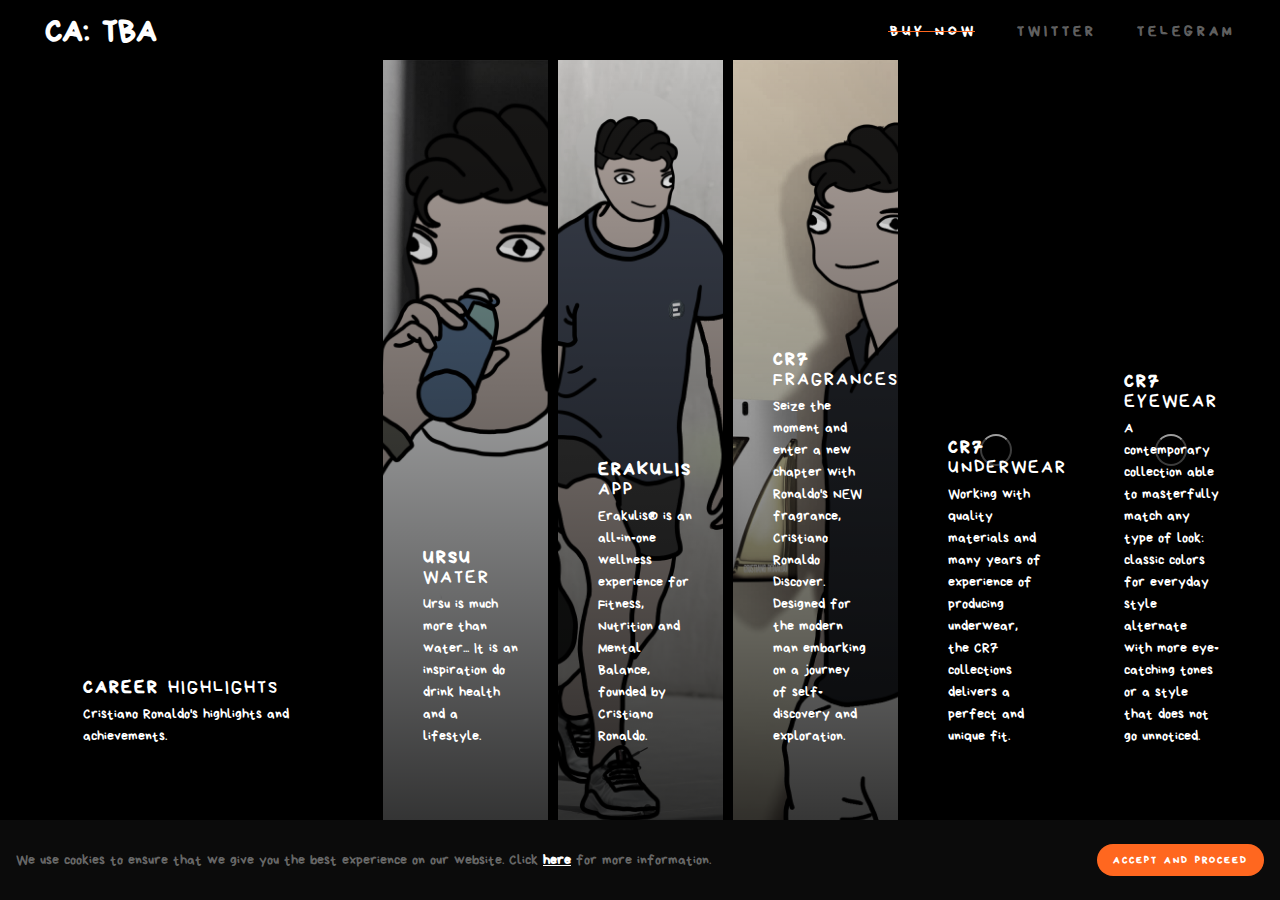
==== commit c0c0876c: "initializing commit" ====
--- a/index.html
+++ b/index.html
@@ -1,1448 +1,2979 @@
 <!DOCTYPE html>
 <!-- saved from url=(0051)https://www.cristianoronaldo.com/#season-highlights -->
-<html style="--vh:5.76px;"><head><meta http-equiv="Content-Type" content="text/html; charset=UTF-8">
+<html style="--vh: 5.76px">
+  <head>
+    <meta http-equiv="Content-Type" content="text/html; charset=UTF-8" />
 
     <!--****************************************************-->
     <!-- Copyright (c) Cristiano Ronaldo -->
     <!-- by 7egend Digital Transformers -->
     <!-- “Talent without working hard is nothing.” -->
     <!--****************************************************-->
-    
-    <!--<base href="./">--><base href=".">
-    
-    <meta http-equiv="x-ua-compatible" content="ie=edge">
-
-    <title>Cristiano Ronaldo | Official Website</title>
+
+    <!--<base href="./">-->
+    <base href="." />
+
+    <meta http-equiv="x-ua-compatible" content="ie=edge" />
+
+    <title>$RENALDU</title>
     <!-- <meta name="description" content="Cristiano Ronaldo's official website"> -->
-    
-    <meta name="theme-color" content="#000000">
-    <meta name="viewport" content="width=device-width, initial-scale=1, shrink-to-fit=no">
-
-    <meta name="msapplication-TileColor" content="#000000">
-    <meta name="msapplication-TileImage" content="/assets/meta/mstile-144x144.png">
-
-    <link rel="icon" type="image/x-icon" href="https://www.cristianoronaldo.com/assets/meta/favicon.ico">
-    <link rel="icon" type="image/png" sizes="96x96" href="https://www.cristianoronaldo.com/assets/meta/favicon-96x96.png">
-    <link rel="icon" type="image/png" sizes="32x32" href="https://www.cristianoronaldo.com/assets/meta/favicon-32x32.png">
-    <link rel="icon" type="image/png" sizes="16x16" href="https://www.cristianoronaldo.com/assets/meta/favicon-16x16.png">
-
-    <link rel="apple-touch-icon" sizes="57x57" href="https://www.cristianoronaldo.com/assets/meta/apple-icon-57x57.png">
-    <link rel="apple-touch-icon" sizes="60x60" href="https://www.cristianoronaldo.com/assets/meta/apple-icon-60x60.png">
-    <link rel="apple-touch-icon" sizes="72x72" href="https://www.cristianoronaldo.com/assets/meta/apple-icon-72x72.png">
-    <link rel="apple-touch-icon" sizes="76x76" href="https://www.cristianoronaldo.com/assets/meta/apple-icon-76x76.png">
-    <link rel="apple-touch-icon" sizes="114x114" href="https://www.cristianoronaldo.com/assets/meta/apple-icon-114x114.png">
-    <link rel="apple-touch-icon" sizes="120x120" href="https://www.cristianoronaldo.com/assets/meta/apple-icon-120x120.png">
-    <link rel="apple-touch-icon" sizes="144x144" href="https://www.cristianoronaldo.com/assets/meta/apple-icon-144x144.png">
-    <link rel="apple-touch-icon" sizes="152x152" href="https://www.cristianoronaldo.com/assets/meta/apple-icon-152x152.png">
-    <link rel="apple-touch-icon" sizes="180x180" href="https://www.cristianoronaldo.com/assets/meta/apple-icon-180x180.png">
-    
-    <link rel="icon" type="image/png" sizes="192x192" href="https://www.cristianoronaldo.com/assets/meta/android-icon-192x192.png">
+
+    <meta name="theme-color" content="#000000" />
+    <meta
+      name="viewport"
+      content="width=device-width, initial-scale=1, shrink-to-fit=no"
+    />
+
+    <meta name="msapplication-TileColor" content="#000000" />
+    <meta
+      name="msapplication-TileImage"
+      content="./assets/basenobg.png"
+    />
+
+    <link rel="icon" href="./assets/basenobg.png">
+
+    <!-- <link
+      rel="icon"
+      type="image/png"
+      href="https://www.cristianoronaldo.com/assets/meta/favicon.ico"
+    />
+    <link
+      rel="icon"
+      type="image/png"
+      sizes="96x96"
+      href="https://www.cristianoronaldo.com/assets/meta/favicon-96x96.png"
+    />
+    <link
+      rel="icon"
+      type="image/png"
+      sizes="32x32"
+      href="https://www.cristianoronaldo.com/assets/meta/favicon-32x32.png"
+    />
+    <link
+      rel="icon"
+      type="image/png"
+      sizes="16x16"
+      href="https://www.cristianoronaldo.com/assets/meta/favicon-16x16.png"
+    />
+
+    <link
+      rel="apple-touch-icon"
+      sizes="57x57"
+      href="https://www.cristianoronaldo.com/assets/meta/apple-icon-57x57.png"
+    />
+    <link
+      rel="apple-touch-icon"
+      sizes="60x60"
+      href="https://www.cristianoronaldo.com/assets/meta/apple-icon-60x60.png"
+    />
+    <link
+      rel="apple-touch-icon"
+      sizes="72x72"
+      href="https://www.cristianoronaldo.com/assets/meta/apple-icon-72x72.png"
+    />
+    <link
+      rel="apple-touch-icon"
+      sizes="76x76"
+      href="https://www.cristianoronaldo.com/assets/meta/apple-icon-76x76.png"
+    />
+    <link
+      rel="apple-touch-icon"
+      sizes="114x114"
+      href="https://www.cristianoronaldo.com/assets/meta/apple-icon-114x114.png"
+    />
+    <link
+      rel="apple-touch-icon"
+      sizes="120x120"
+      href="https://www.cristianoronaldo.com/assets/meta/apple-icon-120x120.png"
+    />
+    <link
+      rel="apple-touch-icon"
+      sizes="144x144"
+      href="https://www.cristianoronaldo.com/assets/meta/apple-icon-144x144.png"
+    />
+    <link
+      rel="apple-touch-icon"
+      sizes="152x152"
+      href="https://www.cristianoronaldo.com/assets/meta/apple-icon-152x152.png"
+    />
+    <link
+      rel="apple-touch-icon"
+      sizes="180x180"
+      href="https://www.cristianoronaldo.com/assets/meta/apple-icon-180x180.png"
+    />
+
+    <link
+      rel="icon"
+      type="image/png"
+      sizes="192x192"
+      href="https://www.cristianoronaldo.com/assets/meta/android-icon-192x192.png"
+    /> -->
 
     <!-- Facebook -->
-    <meta property="og:title" content="CR7 - Cristiano Ronaldo&#39;s Official Website">
-    <meta property="og:type" content="website">
-    <meta property="og:url" content="https://www.cristianoronaldo.com/">
-    <meta property="og:image" content="https://www.cristianoronaldo.com/assets/images/share.jpg?t=90382572094833">
-    <meta property="og:site_name" content="CR7">
+    <meta
+      property="og:title"
+      content="CR7 - Cristiano Ronaldo&#39;s Official Website"
+    />
+    <meta property="og:type" content="website" />
+    <meta property="og:url" content="https://www.cristianoronaldo.com/" />
+    <meta
+      property="og:image"
+      content="https://www.cristianoronaldo.com/assets/images/share.jpg?t=90382572094833"
+    />
+    <meta property="og:site_name" content="CR7" />
     <!-- <meta property="og:description" content="Cristiano Ronaldo's official website"> -->
 
-    <link rel="stylesheet" href="./assets/dfs5qqw.css">
-  <style type="text/css">.mx-1 {
-  margin-left: 0.33rem;
-  margin-right: 0.33rem; }
-
-.my-1 {
-  margin-top: 0.33rem;
-  margin-bottom: 0.33rem; }
-
-.mt-1 {
-  margin-top: 0.33rem; }
-
-.mb-1 {
-  margin-bottom: 0.33rem; }
-
-.ml-1 {
-  margin-left: 0.33rem; }
-
-.mr-1 {
-  margin-right: 0.33rem; }
-
-.px-1 {
-  padding-left: 0.33rem;
-  padding-right: 0.33rem; }
-
-.py-1 {
-  padding-top: 0.33rem;
-  padding-bottom: 0.33rem; }
-
-.pt-1 {
-  padding-top: 0.33rem; }
-
-.pb-1 {
-  padding-bottom: 0.33rem; }
-
-.pl-1 {
-  padding-left: 0.33rem; }
-
-.pr-1 {
-  padding-right: 0.33rem; }
-
-.mx-2 {
-  margin-left: 1.33rem;
-  margin-right: 1.33rem; }
-
-.my-2 {
-  margin-top: 1.33rem;
-  margin-bottom: 1.33rem; }
-
-.mt-2 {
-  margin-top: 1.33rem; }
-
-.mb-2 {
-  margin-bottom: 1.33rem; }
-
-.ml-2 {
-  margin-left: 1.33rem; }
-
-.mr-2 {
-  margin-right: 1.33rem; }
-
-.px-2 {
-  padding-left: 1.33rem;
-  padding-right: 1.33rem; }
-
-.py-2 {
-  padding-top: 1.33rem;
-  padding-bottom: 1.33rem; }
-
-.pt-2 {
-  padding-top: 1.33rem; }
-
-.pb-2 {
-  padding-bottom: 1.33rem; }
-
-.pl-2 {
-  padding-left: 1.33rem; }
-
-.pr-2 {
-  padding-right: 1.33rem; }
-
-.mx-3 {
-  margin-left: 2.33rem;
-  margin-right: 2.33rem; }
-
-.my-3 {
-  margin-top: 2.33rem;
-  margin-bottom: 2.33rem; }
-
-.mt-3 {
-  margin-top: 2.33rem; }
-
-.mb-3 {
-  margin-bottom: 2.33rem; }
-
-.ml-3 {
-  margin-left: 2.33rem; }
-
-.mr-3 {
-  margin-right: 2.33rem; }
-
-.px-3 {
-  padding-left: 2.33rem;
-  padding-right: 2.33rem; }
-
-.py-3 {
-  padding-top: 2.33rem;
-  padding-bottom: 2.33rem; }
-
-.pt-3 {
-  padding-top: 2.33rem; }
-
-.pb-3 {
-  padding-bottom: 2.33rem; }
-
-.pl-3 {
-  padding-left: 2.33rem; }
-
-.pr-3 {
-  padding-right: 2.33rem; }
-
-.mx-4 {
-  margin-left: 3.33rem;
-  margin-right: 3.33rem; }
-
-.my-4 {
-  margin-top: 3.33rem;
-  margin-bottom: 3.33rem; }
-
-.mt-4 {
-  margin-top: 3.33rem; }
-
-.mb-4 {
-  margin-bottom: 3.33rem; }
-
-.ml-4 {
-  margin-left: 3.33rem; }
-
-.mr-4 {
-  margin-right: 3.33rem; }
-
-.px-4 {
-  padding-left: 3.33rem;
-  padding-right: 3.33rem; }
-
-.py-4 {
-  padding-top: 3.33rem;
-  padding-bottom: 3.33rem; }
-
-.pt-4 {
-  padding-top: 3.33rem; }
-
-.pb-4 {
-  padding-bottom: 3.33rem; }
-
-.pl-4 {
-  padding-left: 3.33rem; }
-
-.pr-4 {
-  padding-right: 3.33rem; }
-
-.mx-5 {
-  margin-left: 4.33rem;
-  margin-right: 4.33rem; }
-
-.my-5 {
-  margin-top: 4.33rem;
-  margin-bottom: 4.33rem; }
-
-.mt-5 {
-  margin-top: 4.33rem; }
-
-.mb-5 {
-  margin-bottom: 4.33rem; }
-
-.ml-5 {
-  margin-left: 4.33rem; }
-
-.mr-5 {
-  margin-right: 4.33rem; }
-
-.px-5 {
-  padding-left: 4.33rem;
-  padding-right: 4.33rem; }
-
-.py-5 {
-  padding-top: 4.33rem;
-  padding-bottom: 4.33rem; }
-
-.pt-5 {
-  padding-top: 4.33rem; }
-
-.pb-5 {
-  padding-bottom: 4.33rem; }
-
-.pl-5 {
-  padding-left: 4.33rem; }
-
-.pr-5 {
-  padding-right: 4.33rem; }
-
-.flex, .flex-center--both, .flex-center--row, .flex-center--column {
-  display: flex; }
-
-.flex-center--row, .flex-center--both {
-  justify-content: center; }
-
-.flex-center--column, .flex-center--both {
-  align-items: center; }
-
-.width--full {
-  width: 100%; }
-
-.margin--auto {
-  margin: 0 auto; }
-
-.position--relative {
-  position: relative; }
-
-h1, h2, h3, h4, h5, h6, p {
-  margin: 0; }
-
-.text--xxs {
-  font-size: 10px; }
-
-.text--xs {
-  font-size: 12px; }
-
-.text--sm, .header__nav-item {
-  font-size: 14px; }
-
-.text--md {
-  font-size: 16px; }
-
-.text--lg {
-  font-size: 24px; }
-
-.font--default {
-  font-family: "proxima-nova", "Helvetica", arial, sans-serif; }
-
-.font--condensed, .header__nav-item {
-  font-family: "proxima-nova-condensed", "Helvetica", arial, sans-serif; }
-
-.weight--light {
-  font-weight: 300; }
-
-.weight--regular {
-  font-weight: 400; }
-
-.weight--bold, .header__nav-item {
-  font-weight: 700; }
-
-.weight--extrabold {
-  font-weight: 800; }
-
-.text--dimmed {
-  color: rgba(255, 255, 255, 0.4); }
-
-.text--centered, .social-icons {
-  text-align: center; }
-
-.text--uppercase, .header__nav-item {
-  text-transform: uppercase; }
-
-.text--underline {
-  text-decoration: underline; }
-
-.kern--xs {
-  letter-spacing: 2px; }
-
-.kern--md, .header__nav-item {
-  letter-spacing: 4px; }
-
-.kern--lg {
-  letter-spacing: 6px; }
-
-.t-size-xxs {
-  font-size: 10px; }
-
-.t-size-xs {
-  font-size: 12px; }
-
-.t-size-sm {
-  font-size: 14px; }
-
-.t-size-md {
-  font-size: 16px; }
-
-.t-size-ml {
-  font-size: 18px; }
-
-.t-size-lg {
-  font-size: 24px; }
-
-.t-default {
-  font-family: "proxima-nova", "Helvetica", arial, sans-serif; }
-
-.t-condensed {
-  font-family: "proxima-nova-condensed", "Helvetica", arial, sans-serif; }
-
-.t-line-ls {
-  line-height: 22px; }
-
-.t-weight-light {
-  font-weight: 300; }
-
-.t-weight-regular {
-  font-weight: 400; }
-
-.t-weight-bold {
-  font-weight: 700; }
-
-.t-weight-extra {
-  font-weight: 800; }
-
-.t-lightest {
-  color: #FFFFFF; }
-
-.t-lighter {
-  color: #FFFFFF; }
-
-.t-light {
-  color: #FFFFFF; }
-
-.t-gray {
-  color: rgba(255, 255, 255, 0.4); }
-
-.t-highlight {
-  color: #FF671F; }
-
-.t-center {
-  text-align: center; }
-
-.t-right {
-  text-align: right; }
-
-.t-uppercase {
-  text-transform: uppercase; }
-
-.t-underline {
-  text-decoration: underline; }
-
-.t-kern-xs {
-  letter-spacing: 2px; }
-
-.t-kern-md {
-  letter-spacing: 4px; }
-
-.t-kern-lg {
-  letter-spacing: 6px; }
-
-html {
-  box-sizing: border-box;
-  font-family: "proxima-nova", "Helvetica", arial, sans-serif;
-  font-weight: 400;
-  color: #FFFFFF;
-  background-color: #000000; }
-
-*, *:before, *:after {
-  box-sizing: inherit; }
-
-body {
-  margin: 0;
-  padding: 0;
-  width: 100%;
-  height: 100%;
-  position: relative;
-  overflow: hidden; }
-
-img {
-  width: 100%;
-  height: auto; }
-
-#main {
-  margin-top: 60px;
-  overflow: auto;
-  height: calc(var(--vh, 1vh) * 100 - 60px);
-  -webkit-overflow-scrolling: touch; }
-
-.input, .button {
-  font-family: "proxima-nova", "Helvetica", arial, sans-serif;
-  border-radius: 0;
-  caret-color: #FF671F;
-  box-shadow: none; }
-  .input:disabled, .button:disabled {
-    opacity: 0.5; }
-  .input:focus, .input:active, .button:focus, .button:active {
-    border: 1px solid #FF671F;
-    box-shadow: none;
-    outline-style: none;
-    outline-color: #FF671F;
-    outline-width: 4px; }
-
-video::-internal-media-controls-overlay-cast-button {
-  display: none; }
-
-.input {
-  height: 60px;
-  color: #FFFFFF;
-  border: 1px solid #FFFFFF;
-  font-size: 16px;
-  background-color: #151515;
-  padding: 0 20px;
-  border-radius: 30px; }
-  .input::-webkit-input-placeholder {
-    color: rgba(255, 255, 255, 0.4); }
-  .input::-moz-placeholder {
-    color: rgba(255, 255, 255, 0.4); }
-  .input:-ms-input-placeholder {
-    color: rgba(255, 255, 255, 0.4); }
-  .input::-ms-input-placeholder {
-    color: rgba(255, 255, 255, 0.4); }
-  .input::placeholder {
-    color: rgba(255, 255, 255, 0.4); }
-
-.input--checkbox {
-  -webkit-user-select: none;
-     -moz-user-select: none;
-      -ms-user-select: none;
-          user-select: none;
-  position: relative;
-  width: 16px;
-  height: 16px;
-  margin-right: 8px;
-  border-radius: 50%; }
-  .input--checkbox .checkbox__ui, .input--checkbox input[type="checkbox"] {
-    position: absolute;
-    top: 0;
-    left: 0;
-    right: 0;
-    bottom: 0;
-    height: 16px;
-    width: 16px;
-    margin: 0; }
-  .input--checkbox input[type="checkbox"] {
-    cursor: pointer;
-    opacity: 0;
-    z-index: 1; }
-    .input--checkbox input[type="checkbox"]:checked ~ .checkbox__ui {
-      border: none;
-      background-color: #FF671F; }
+    <link rel="stylesheet" href="./assets/dfs5qqw.css" />
+    <style type="text/css">
+      .mx-1 {
+        margin-left: 0.33rem;
+        margin-right: 0.33rem;
+      }
+
+      .my-1 {
+        margin-top: 0.33rem;
+        margin-bottom: 0.33rem;
+      }
+
+      .mt-1 {
+        margin-top: 0.33rem;
+      }
+
+      .mb-1 {
+        margin-bottom: 0.33rem;
+      }
+
+      .ml-1 {
+        margin-left: 0.33rem;
+      }
+
+      .mr-1 {
+        margin-right: 0.33rem;
+      }
+
+      .px-1 {
+        padding-left: 0.33rem;
+        padding-right: 0.33rem;
+      }
+
+      .py-1 {
+        padding-top: 0.33rem;
+        padding-bottom: 0.33rem;
+      }
+
+      .pt-1 {
+        padding-top: 0.33rem;
+      }
+
+      .pb-1 {
+        padding-bottom: 0.33rem;
+      }
+
+      .pl-1 {
+        padding-left: 0.33rem;
+      }
+
+      .pr-1 {
+        padding-right: 0.33rem;
+      }
+
+      .mx-2 {
+        margin-left: 1.33rem;
+        margin-right: 1.33rem;
+      }
+
+      .my-2 {
+        margin-top: 1.33rem;
+        margin-bottom: 1.33rem;
+      }
+
+      .mt-2 {
+        margin-top: 1.33rem;
+      }
+
+      .mb-2 {
+        margin-bottom: 1.33rem;
+      }
+
+      .ml-2 {
+        margin-left: 1.33rem;
+      }
+
+      .mr-2 {
+        margin-right: 1.33rem;
+      }
+
+      .px-2 {
+        padding-left: 1.33rem;
+        padding-right: 1.33rem;
+      }
+
+      .py-2 {
+        padding-top: 1.33rem;
+        padding-bottom: 1.33rem;
+      }
+
+      .pt-2 {
+        padding-top: 1.33rem;
+      }
+
+      .pb-2 {
+        padding-bottom: 1.33rem;
+      }
+
+      .pl-2 {
+        padding-left: 1.33rem;
+      }
+
+      .pr-2 {
+        padding-right: 1.33rem;
+      }
+
+      .mx-3 {
+        margin-left: 2.33rem;
+        margin-right: 2.33rem;
+      }
+
+      .my-3 {
+        margin-top: 2.33rem;
+        margin-bottom: 2.33rem;
+      }
+
+      .mt-3 {
+        margin-top: 2.33rem;
+      }
+
+      .mb-3 {
+        margin-bottom: 2.33rem;
+      }
+
+      .ml-3 {
+        margin-left: 2.33rem;
+      }
+
+      .mr-3 {
+        margin-right: 2.33rem;
+      }
+
+      .px-3 {
+        padding-left: 2.33rem;
+        padding-right: 2.33rem;
+      }
+
+      .py-3 {
+        padding-top: 2.33rem;
+        padding-bottom: 2.33rem;
+      }
+
+      .pt-3 {
+        padding-top: 2.33rem;
+      }
+
+      .pb-3 {
+        padding-bottom: 2.33rem;
+      }
+
+      .pl-3 {
+        padding-left: 2.33rem;
+      }
+
+      .pr-3 {
+        padding-right: 2.33rem;
+      }
+
+      .mx-4 {
+        margin-left: 3.33rem;
+        margin-right: 3.33rem;
+      }
+
+      .my-4 {
+        margin-top: 3.33rem;
+        margin-bottom: 3.33rem;
+      }
+
+      .mt-4 {
+        margin-top: 3.33rem;
+      }
+
+      .mb-4 {
+        margin-bottom: 3.33rem;
+      }
+
+      .ml-4 {
+        margin-left: 3.33rem;
+      }
+
+      .mr-4 {
+        margin-right: 3.33rem;
+      }
+
+      .px-4 {
+        padding-left: 3.33rem;
+        padding-right: 3.33rem;
+      }
+
+      .py-4 {
+        padding-top: 3.33rem;
+        padding-bottom: 3.33rem;
+      }
+
+      .pt-4 {
+        padding-top: 3.33rem;
+      }
+
+      .pb-4 {
+        padding-bottom: 3.33rem;
+      }
+
+      .pl-4 {
+        padding-left: 3.33rem;
+      }
+
+      .pr-4 {
+        padding-right: 3.33rem;
+      }
+
+      .mx-5 {
+        margin-left: 4.33rem;
+        margin-right: 4.33rem;
+      }
+
+      .my-5 {
+        margin-top: 4.33rem;
+        margin-bottom: 4.33rem;
+      }
+
+      .mt-5 {
+        margin-top: 4.33rem;
+      }
+
+      .mb-5 {
+        margin-bottom: 4.33rem;
+      }
+
+      .ml-5 {
+        margin-left: 4.33rem;
+      }
+
+      .mr-5 {
+        margin-right: 4.33rem;
+      }
+
+      .px-5 {
+        padding-left: 4.33rem;
+        padding-right: 4.33rem;
+      }
+
+      .py-5 {
+        padding-top: 4.33rem;
+        padding-bottom: 4.33rem;
+      }
+
+      .pt-5 {
+        padding-top: 4.33rem;
+      }
+
+      .pb-5 {
+        padding-bottom: 4.33rem;
+      }
+
+      .pl-5 {
+        padding-left: 4.33rem;
+      }
+
+      .pr-5 {
+        padding-right: 4.33rem;
+      }
+
+      .flex,
+      .flex-center--both,
+      .flex-center--row,
+      .flex-center--column {
+        display: flex;
+      }
+
+      .flex-center--row,
+      .flex-center--both {
+        justify-content: center;
+      }
+
+      .flex-center--column,
+      .flex-center--both {
+        align-items: center;
+      }
+
+      .width--full {
+        width: 100%;
+      }
+
+      .margin--auto {
+        margin: 0 auto;
+      }
+
+      .position--relative {
+        position: relative;
+      }
+
+      h1,
+      h2,
+      h3,
+      h4,
+      h5,
+      h6,
+      p {
+        margin: 0;
+      }
+
+      .text--xxs {
+        font-size: 10px;
+      }
+
+      .text--xs {
+        font-size: 12px;
+      }
+
+      .text--sm,
+      .header__nav-item {
+        font-size: 14px;
+      }
+
+      .text--md {
+        font-size: 16px;
+      }
+
+      .text--lg {
+        font-size: 24px;
+      }
+
+      .font--default {
+        font-family: "Bryndan Write", "Bryndan Write", cursive, cursive;
+      }
+
+      .font--condensed,
+      .header__nav-item {
+        font-family: "Bryndan Write", "Bryndan Write", cursive, cursive;
+      }
+
+      .weight--light {
+        font-weight: 300;
+      }
+
+      .weight--regular {
+        font-weight: 400;
+      }
+
+      .weight--bold,
+      .header__nav-item {
+        font-weight: 700;
+      }
+
+      .weight--extrabold {
+        font-weight: 800;
+      }
+
+      .text--dimmed {
+        color: rgba(255, 255, 255, 0.4);
+      }
+
+      .text--centered,
+      .social-icons {
+        text-align: center;
+      }
+
+      .text--uppercase,
+      .header__nav-item {
+        text-transform: uppercase;
+      }
+
+      .text--underline {
+        text-decoration: underline;
+      }
+
+      .kern--xs {
+        letter-spacing: 2px;
+      }
+
+      .kern--md,
+      .header__nav-item {
+        letter-spacing: 4px;
+      }
+
+      .kern--lg {
+        letter-spacing: 6px;
+      }
+
+      .t-size-xxs {
+        font-size: 10px;
+      }
+
+      .t-size-xs {
+        font-size: 12px;
+      }
+
+      .t-size-sm {
+        font-size: 14px;
+      }
+
+      .t-size-md {
+        font-size: 16px;
+      }
+
+      .t-size-ml {
+        font-size: 18px;
+      }
+
+      .t-size-lg {
+        font-size: 24px;
+      }
+
+      .t-default {
+        font-family: "Bryndan Write", "Bryndan Write", cursive, cursive;
+      }
+
+      .t-condensed {
+        font-family: "Bryndan Write", "Bryndan Write", cursive, cursive;
+      }
+
+      .t-line-ls {
+        line-height: 22px;
+      }
+
+      .t-weight-light {
+        font-weight: 300;
+      }
+
+      .t-weight-regular {
+        font-weight: 400;
+      }
+
+      .t-weight-bold {
+        font-weight: 700;
+      }
+
+      .t-weight-extra {
+        font-weight: 800;
+      }
+
+      .t-lightest {
+        color: #ffffff;
+      }
+
+      .t-lighter {
+        color: #ffffff;
+      }
+
+      .t-light {
+        color: #ffffff;
+      }
+
+      .t-gray {
+        color: rgba(255, 255, 255, 0.4);
+      }
+
+      .t-highlight {
+        color: #ff671f;
+      }
+
+      .t-center {
+        text-align: center;
+      }
+
+      .t-right {
+        text-align: right;
+      }
+
+      .t-uppercase {
+        text-transform: uppercase;
+      }
+
+      .t-underline {
+        text-decoration: underline;
+      }
+
+      .t-kern-xs {
+        letter-spacing: 2px;
+      }
+
+      .t-kern-md {
+        letter-spacing: 4px;
+      }
+
+      .t-kern-lg {
+        letter-spacing: 6px;
+      }
+
+      html {
+        box-sizing: border-box;
+        font-family: "Bryndan Write", "Bryndan Write", cursive, cursive;
+        font-weight: 400;
+        color: #ffffff;
+        background-color: #000000;
+      }
+
+      *,
+      *:before,
+      *:after {
+        box-sizing: inherit;
+      }
+
+      body {
+        margin: 0;
+        padding: 0;
+        width: 100%;
+        height: 100%;
+        position: relative;
+        overflow: hidden;
+      }
+
+      img {
+        width: 100%;
+        height: auto;
+      }
+
+      #main {
+        margin-top: 60px;
+        overflow: auto;
+        height: calc(var(--vh, 1vh) * 100 - 60px);
+        -webkit-overflow-scrolling: touch;
+      }
+
+      .input,
+      .button {
+        font-family: "Bryndan Write", "Bryndan Write", cursive, cursive;
+        border-radius: 0;
+        caret-color: #ff671f;
+        box-shadow: none;
+      }
+      .input:disabled,
+      .button:disabled {
+        opacity: 0.5;
+      }
+      .input:focus,
+      .input:active,
+      .button:focus,
+      .button:active {
+        border: 1px solid #ff671f;
+        box-shadow: none;
+        outline-style: none;
+        outline-color: #ff671f;
+        outline-width: 4px;
+      }
+
+      video::-internal-media-controls-overlay-cast-button {
+        display: none;
+      }
+
+      .input {
+        height: 60px;
+        color: #ffffff;
+        border: 1px solid #ffffff;
+        font-size: 16px;
+        background-color: #151515;
+        padding: 0 20px;
+        border-radius: 30px;
+      }
+      .input::-webkit-input-placeholder {
+        color: rgba(255, 255, 255, 0.4);
+      }
+      .input::-moz-placeholder {
+        color: rgba(255, 255, 255, 0.4);
+      }
+      .input:-ms-input-placeholder {
+        color: rgba(255, 255, 255, 0.4);
+      }
+      .input::-ms-input-placeholder {
+        color: rgba(255, 255, 255, 0.4);
+      }
+      .input::placeholder {
+        color: rgba(255, 255, 255, 0.4);
+      }
+
+      .input--checkbox {
+        -webkit-user-select: none;
+        -moz-user-select: none;
+        -ms-user-select: none;
+        user-select: none;
+        position: relative;
+        width: 16px;
+        height: 16px;
+        margin-right: 8px;
+        border-radius: 50%;
+      }
+      .input--checkbox .checkbox__ui,
+      .input--checkbox input[type="checkbox"] {
+        position: absolute;
+        top: 0;
+        left: 0;
+        right: 0;
+        bottom: 0;
+        height: 16px;
+        width: 16px;
+        margin: 0;
+      }
+      .input--checkbox input[type="checkbox"] {
+        cursor: pointer;
+        opacity: 0;
+        z-index: 1;
+      }
+      .input--checkbox input[type="checkbox"]:checked ~ .checkbox__ui {
+        border: none;
+        background-color: #ff671f;
+      }
       .input--checkbox input[type="checkbox"]:checked ~ .checkbox__ui:after {
-        opacity: 1; }
-  .input--checkbox .checkbox__ui {
-    z-index: 0;
-    border: 1px solid #FF671F;
-    background-color: transparent;
-    border-radius: 50%; }
-    .input--checkbox .checkbox__ui:after {
-      transition: opacity 100ms;
-      content: '';
-      border-radius: 50%;
-      position: absolute;
-      top: 4px;
-      left: 4px;
-      height: 8px;
-      width: 8px;
-      opacity: 0;
-      background-color: #FFFFFF; }
-
-a {
-  transition: color 200ms, opacity 200ms;
-  cursor: pointer;
-  color: #FFFFFF; }
-  a.link--underline, a.link--image, a.link--svg {
-    opacity: 1; }
-  a.link--svg svg {
-    fill: #FF671F; }
-  a.link--image {
-    color: #FFFFFF;
-    opacity: 0.4; }
-    a.link--image:hover, a.link--image:focus {
-      opacity: 1; }
-  a.link--underline {
-    text-decoration: underline; }
-    a.link--underline:hover, a.link--underline:focus {
-      color: #FF671F; }
-  a.link--text {
-    text-decoration: none;
-    color: rgba(255, 255, 255, 0.4); }
-    a.link--text:hover, a.link--text:focus {
-      color: #FFFFFF; }
-
-.hover-highlight {
-  text-decoration: none;
-  transition: color 200ms;
-  /* smartphones, touchscreens */
-  /* mouse, touch pad */ }
-  @media (hover: hover) and (pointer: fine) {
-    .hover-highlight:hover, .hover-highlight:focus {
-      color: #FF671F; } }
-
-button {
-  background: none;
-  color: inherit;
-  border: none;
-  padding: 0;
-  font: inherit;
-  cursor: pointer;
-  outline: inherit; }
-
-.button {
-  position: relative;
-  cursor: pointer;
-  padding: 0 16px;
-  border: 0;
-  color: #FFFFFF;
-  font-weight: 700;
-  letter-spacing: 2px;
-  text-transform: uppercase;
-  background-color: #FF671F;
-  border-radius: 30px; }
-  @media (hover: hover) and (pointer: fine) {
-    .button:hover .button__bg, .button:hover .button__bg--feedback, .button:focus .button__bg, .button:focus .button__bg--feedback {
-      opacity: 1; } }
-  .button .button__text {
-    position: relative;
-    z-index: 1;
-    text-shadow: #151515; }
-  .button .button__bg, .button .button__bg--feedback {
-    position: absolute;
-    width: 100%;
-    height: 100%;
-    top: 0;
-    left: 0;
-    opacity: 0;
-    border-radius: 30px;
-    z-index: 0;
-    will-change: opacity;
-    background-color: #f54f00;
-    transition: opacity 200ms, transform 200ms cubic-bezier(0.19, 1, 0.22, 1), background-color 400ms cubic-bezier(0.19, 1, 0.22, 1); }
-  .button .button__bg--feedback {
-    opacity: 1;
-    transform: scaleX(0);
-    transform-origin: center left; }
-
-.button--success .button__bg--feedback {
-  transform: scaleX(1); }
-
-.button--error .button__bg--feedback {
-  transform: scaleX(1); }
-
-.button--lg {
-  height: 60px; }
-
-.button--md {
-  height: 32px; }
-
-.carousel {
-  display: flex;
-  flex-direction: column;
-  position: relative;
-  height: 100%; }
-  @media (min-width: 1280px) {
-    .carousel .slider__wrapper .panel:first-of-type {
-      flex: 0 0 28%; }
-    .carousel .slider__wrapper .panel {
-      flex: 0 0 14.4%; } }
-  .carousel .scroll-indicator {
-    flex-grow: 1; }
-
-.carousel-indicator {
-  position: absolute;
-  right: 40px;
-  left: 40px;
-  display: flex;
-  bottom: 5px; }
-  @media (min-width: 768px) {
-    .carousel-indicator {
-      bottom: 30px; } }
-  @media (min-width: 992px) {
-    .carousel-indicator {
-      bottom: 60px; } }
-
-.carousel-indicator__item {
-  flex-grow: 1;
-  height: 30px;
-  transform-origin: center left;
-  border-top: 1px solid #FFFFFF;
-  background-color: transparent;
-  cursor: pointer; }
-  .carousel-indicator__item:not(:last-of-type) {
-    margin-right: 5px; }
-
-.carousel-indicator__line {
-  transform-origin: top center;
-  height: 100%;
-  background-color: #FF671F; }
-
-.panel {
-  position: relative;
-  transition: flex-basis 0.3s 0.1s cubic-bezier(0.77, 0, 0.175, 1);
-  flex: 0 0 100%; }
-
-.panel--brands {
-  transform-origin: center; }
-  .panel--brands:after {
-    position: absolute;
-    top: 0;
-    right: 0;
-    bottom: 0;
-    left: 0;
-    background: linear-gradient(to top, rgba(0, 0, 0, 0.8) 0%, rgba(0, 0, 0, 0) 100%);
-    content: '';
-    pointer-events: none; }
-  .panel--brands .panel__image {
-    width: 100%;
-    height: 100%; }
-  .panel--brands .panel__image img,
-  .panel--brands .panel__video {
-    padding-right: 0.66rem; }
-    @media (min-width: 992px) {
+        opacity: 1;
+      }
+      .input--checkbox .checkbox__ui {
+        z-index: 0;
+        border: 1px solid #ff671f;
+        background-color: transparent;
+        border-radius: 50%;
+      }
+      .input--checkbox .checkbox__ui:after {
+        transition: opacity 100ms;
+        content: "";
+        border-radius: 50%;
+        position: absolute;
+        top: 4px;
+        left: 4px;
+        height: 8px;
+        width: 8px;
+        opacity: 0;
+        background-color: #ffffff;
+      }
+
+      a {
+        transition: color 200ms, opacity 200ms;
+        cursor: pointer;
+        color: #ffffff;
+      }
+      a.link--underline,
+      a.link--image,
+      a.link--svg {
+        opacity: 1;
+      }
+      a.link--svg svg {
+        fill: #ff671f;
+      }
+      a.link--image {
+        color: #ffffff;
+        opacity: 0.4;
+      }
+      a.link--image:hover,
+      a.link--image:focus {
+        opacity: 1;
+      }
+      a.link--underline {
+        text-decoration: underline;
+      }
+      a.link--underline:hover,
+      a.link--underline:focus {
+        color: #ff671f;
+      }
+      a.link--text {
+        text-decoration: none;
+        color: rgba(255, 255, 255, 0.4);
+      }
+      a.link--text:hover,
+      a.link--text:focus {
+        color: #ffffff;
+      }
+
+      .hover-highlight {
+        text-decoration: none;
+        transition: color 200ms;
+        /* smartphones, touchscreens */
+        /* mouse, touch pad */
+      }
+      @media (hover: hover) and (pointer: fine) {
+        .hover-highlight:hover,
+        .hover-highlight:focus {
+          color: #ff671f;
+        }
+      }
+
+      button {
+        background: none;
+        color: inherit;
+        border: none;
+        padding: 0;
+        font: inherit;
+        cursor: pointer;
+        outline: inherit;
+      }
+
+      .button {
+        position: relative;
+        cursor: pointer;
+        padding: 0 16px;
+        border: 0;
+        color: #ffffff;
+        font-weight: 700;
+        letter-spacing: 2px;
+        text-transform: uppercase;
+        background-color: #ff671f;
+        border-radius: 30px;
+      }
+      @media (hover: hover) and (pointer: fine) {
+        .button:hover .button__bg,
+        .button:hover .button__bg--feedback,
+        .button:focus .button__bg,
+        .button:focus .button__bg--feedback {
+          opacity: 1;
+        }
+      }
+      .button .button__text {
+        position: relative;
+        z-index: 1;
+        text-shadow: #151515;
+      }
+      .button .button__bg,
+      .button .button__bg--feedback {
+        position: absolute;
+        width: 100%;
+        height: 100%;
+        top: 0;
+        left: 0;
+        opacity: 0;
+        border-radius: 30px;
+        z-index: 0;
+        will-change: opacity;
+        background-color: #f54f00;
+        transition: opacity 200ms,
+          transform 200ms cubic-bezier(0.19, 1, 0.22, 1),
+          background-color 400ms cubic-bezier(0.19, 1, 0.22, 1);
+      }
+      .button .button__bg--feedback {
+        opacity: 1;
+        transform: scaleX(0);
+        transform-origin: center left;
+      }
+
+      .button--success .button__bg--feedback {
+        transform: scaleX(1);
+      }
+
+      .button--error .button__bg--feedback {
+        transform: scaleX(1);
+      }
+
+      .button--lg {
+        height: 60px;
+      }
+
+      .button--md {
+        height: 32px;
+      }
+
+      .carousel {
+        display: flex;
+        flex-direction: column;
+        position: relative;
+        height: 100%;
+      }
+      @media (min-width: 1280px) {
+        .carousel .slider__wrapper .panel:first-of-type {
+          flex: 0 0 28%;
+        }
+        .carousel .slider__wrapper .panel {
+          flex: 0 0 14.4%;
+        }
+      }
+      .carousel .scroll-indicator {
+        flex-grow: 1;
+      }
+
+      .carousel-indicator {
+        position: absolute;
+        right: 40px;
+        left: 40px;
+        display: flex;
+        bottom: 5px;
+      }
+      @media (min-width: 768px) {
+        .carousel-indicator {
+          bottom: 30px;
+        }
+      }
+      @media (min-width: 992px) {
+        .carousel-indicator {
+          bottom: 60px;
+        }
+      }
+
+      .carousel-indicator__item {
+        flex-grow: 1;
+        height: 30px;
+        transform-origin: center left;
+        border-top: 1px solid #ffffff;
+        background-color: transparent;
+        cursor: pointer;
+      }
+      .carousel-indicator__item:not(:last-of-type) {
+        margin-right: 5px;
+      }
+
+      .carousel-indicator__line {
+        transform-origin: top center;
+        height: 100%;
+        background-color: #ff671f;
+      }
+
+      .panel {
+        position: relative;
+        transition: flex-basis 0.3s 0.1s cubic-bezier(0.77, 0, 0.175, 1);
+        flex: 0 0 100%;
+      }
+
+      .panel--brands {
+        transform-origin: center;
+      }
+      .panel--brands:after {
+        position: absolute;
+        top: 0;
+        right: 0;
+        bottom: 0;
+        left: 0;
+        background: linear-gradient(
+          to top,
+          rgba(0, 0, 0, 0.8) 0%,
+          rgba(0, 0, 0, 0) 100%
+        );
+        content: "";
+        pointer-events: none;
+      }
+      .panel--brands .panel__image {
+        width: 100%;
+        height: 100%;
+      }
       .panel--brands .panel__image img,
       .panel--brands .panel__video {
-        -webkit-filter: grayscale(80%);
-                filter: grayscale(80%); }
+        padding-right: 0.66rem;
+      }
+      @media (min-width: 992px) {
+        .panel--brands .panel__image img,
+        .panel--brands .panel__video {
+          -webkit-filter: grayscale(80%);
+          filter: grayscale(80%);
+        }
         .panel--brands .panel__image img:hover,
         .panel--brands .panel__video:hover {
           -webkit-filter: grayscale(0%);
-                  filter: grayscale(0%);
-          transition: 0.5s; } }
-
-@media (min-width: 1280px) {
-  .panel--brands--highlight {
-    flex: 0 0 28% !important; }
-    .panel--brands--highlight .panel__text {
-      transition: opacity 0.3s 0.3s linear; } }
-
-@media (min-width: 1280px) {
-  .panel--brands--dim {
-    flex: 0 0 14.4% !important; }
-    .panel--brands--dim .panel__text {
-      transition: opacity 0.3s 0.3s linear;
-      opacity: 0 !important; } }
-
-.panel__link {
-  transition: color 100ms;
-  pointer-events: all;
-  display: inline-block; }
-  .panel__link:hover, .panel__link:focus {
-    color: #FF671F; }
-
-.panel__link-arrow {
-  width: 9px;
-  height: 9px;
-  vertical-align: middle;
-  margin-left: 5px; }
-
-.panel__image img,
-.panel__video {
-  width: 100%;
-  height: 100%;
-  -o-object-fit: cover;
-     object-fit: cover; }
-
-.panel__text {
-  position: absolute;
-  right: 0;
-  bottom: 60px;
-  left: 30px;
-  transition: opacity 0.3s linear;
-  width: calc(100% - 60px);
-  z-index: 10; }
-  @media (min-width: 768px) {
-    .panel__text {
-      left: 40px;
-      width: calc(100% - 80px); } }
-
-.slider {
-  height: calc(100% - 60px);
-  display: flex; }
-
-.slider__wrapper {
-  display: flex;
-  height: 100%; }
-
-.slider--brands {
-  height: calc(100% - 60px); }
-  .slider--brands .slider__wrapper {
-    margin-left: 1.33rem;
-    margin-right: 1.33rem; }
-    @media (min-width: 992px) {
+          filter: grayscale(0%);
+          transition: 0.5s;
+        }
+      }
+
+      @media (min-width: 1280px) {
+        .panel--brands--highlight {
+          flex: 0 0 28% !important;
+        }
+        .panel--brands--highlight .panel__text {
+          transition: opacity 0.3s 0.3s linear;
+        }
+      }
+
+      @media (min-width: 1280px) {
+        .panel--brands--dim {
+          flex: 0 0 14.4% !important;
+        }
+        .panel--brands--dim .panel__text {
+          transition: opacity 0.3s 0.3s linear;
+          opacity: 0 !important;
+        }
+      }
+
+      .panel__link {
+        transition: color 100ms;
+        pointer-events: all;
+        display: inline-block;
+      }
+      .panel__link:hover,
+      .panel__link:focus {
+        color: #ff671f;
+      }
+
+      .panel__link-arrow {
+        width: 9px;
+        height: 9px;
+        vertical-align: middle;
+        margin-left: 5px;
+      }
+
+      .panel__image img,
+      .panel__video {
+        width: 100%;
+        height: 100%;
+        -o-object-fit: cover;
+        object-fit: cover;
+      }
+
+      .panel__text {
+        position: absolute;
+        right: 0;
+        bottom: 60px;
+        left: 30px;
+        transition: opacity 0.3s linear;
+        width: calc(100% - 60px);
+        z-index: 10;
+      }
+      @media (min-width: 768px) {
+        .panel__text {
+          left: 40px;
+          width: calc(100% - 80px);
+        }
+      }
+
+      .slider {
+        height: calc(100% - 60px);
+        display: flex;
+      }
+
+      .slider__wrapper {
+        display: flex;
+        height: 100%;
+      }
+
+      .slider--brands {
+        height: calc(100% - 60px);
+      }
       .slider--brands .slider__wrapper {
-        margin-left: 2.66rem; } }
-  @media (min-width: 768px) {
-    .slider--brands .panel {
-      flex: 0 0 50%; } }
-  @media (min-width: 992px) {
-    .slider--brands .panel {
-      flex: 0 0 33.3%; } }
-  @media (min-width: 1280px) {
-    .slider--brands .panel {
-      flex: 0 0 20%; } }
-
-.slider--highlights {
-  height: 100%; }
-
-.highlights {
-  position: relative;
-  height: calc(var(--vh, 1vh) * 100 - 60px);
-  cursor: url("/assets/icons/cursor.svg"), auto; }
-  .highlights:after {
-    content: '';
-    position: absolute;
-    top: 0;
-    left: 1.33rem;
-    width: 1px;
-    height: 100%;
-    background-color: rgba(255, 255, 255, 0.1);
-    z-index: 1; }
-  @media (min-width: 992px) {
-    .highlights:after {
-      display: none; } }
-
-.highlights__title {
-  position: absolute;
-  top: 50px;
-  left: 40px;
-  color: #FF671F;
-  font-family: "proxima-nova-condensed", "Helvetica", arial, sans-serif;
-  font-size: 18px;
-  font-weight: 800;
-  letter-spacing: 2px;
-  text-transform: uppercase;
-  z-index: 1; }
-  .highlights__title:before {
-    content: '';
-    position: absolute;
-    left: -18px;
-    background-color: #FF671F;
-    width: 1px;
-    height: 36px; }
-  @media (min-width: 992px) {
-    .highlights__title {
-      font-size: 24px;
-      top: 95px;
-      left: 40px; }
+        margin-left: 1.33rem;
+        margin-right: 1.33rem;
+      }
+      @media (min-width: 992px) {
+        .slider--brands .slider__wrapper {
+          margin-left: 2.66rem;
+        }
+      }
+      @media (min-width: 768px) {
+        .slider--brands .panel {
+          flex: 0 0 50%;
+        }
+      }
+      @media (min-width: 992px) {
+        .slider--brands .panel {
+          flex: 0 0 33.3%;
+        }
+      }
+      @media (min-width: 1280px) {
+        .slider--brands .panel {
+          flex: 0 0 20%;
+        }
+      }
+
+      .slider--highlights {
+        height: 100%;
+      }
+
+      .highlights {
+        position: relative;
+        height: calc(var(--vh, 1vh) * 100 - 60px);
+        cursor: url("/assets/icons/cursor.svg"), auto;
+      }
+      .highlights:after {
+        content: "";
+        position: absolute;
+        top: 0;
+        left: 1.33rem;
+        width: 1px;
+        height: 100%;
+        background-color: rgba(255, 255, 255, 0.1);
+        z-index: 1;
+      }
+      @media (min-width: 992px) {
+        .highlights:after {
+          display: none;
+        }
+      }
+
+      .highlights__title {
+        position: absolute;
+        top: 50px;
+        left: 40px;
+        color: #ff671f;
+        font-family: "Bryndan Write", "Bryndan Write", cursive, cursive;
+        font-size: 18px;
+        font-weight: 800;
+        letter-spacing: 2px;
+        text-transform: uppercase;
+        z-index: 1;
+      }
       .highlights__title:before {
-        display: none; } }
-
-.highlights__item {
-  position: relative;
-  width: 100%;
-  height: calc(var(--vh, 1vh) * 100 - 60px); }
-
-.highlights__item-date {
-  font-size: 12px;
-  font-weight: 400;
-  position: absolute;
-  top: 72px;
-  left: 40px;
-  text-transform: uppercase;
-  z-index: 2; }
-  @media (min-width: 992px) {
-    .highlights__item-date {
-      font-size: 18px;
-      font-weight: 300;
-      top: 126px;
-      left: 40px; } }
-
-.highlights__item-info {
-  position: absolute;
-  bottom: 60px;
-  left: 40px; }
-  @media (min-width: 768px) {
-    .highlights__item-info {
-      bottom: 90px; } }
-  @media (min-width: 992px) {
-    .highlights__item-info {
-      bottom: 120px; } }
-
-.highlights__item-title {
-  margin-bottom: 10px;
-  font-size: 18px;
-  letter-spacing: 2px;
-  font-family: "proxima-nova-condensed", "Helvetica", arial, sans-serif;
-  text-transform: uppercase;
-  max-width: 90%; }
-  @media (min-width: 768px) {
-    .highlights__item-title {
-      max-width: 75%; } }
-  @media (min-width: 992px) {
-    .highlights__item-title {
-      font-size: 24px;
-      max-width: 40%; } }
-
-.highlights__item-text {
-  font-weight: 400;
-  font-size: 14px;
-  color: rgba(255, 255, 255, 0.7);
-  line-height: 22px;
-  max-width: 85%; }
-  @media (min-width: 768px) {
-    .highlights__item-text {
-      max-width: 80%; } }
-  @media (min-width: 992px) {
-    .highlights__item-text {
-      font-size: 18px;
-      max-width: 50%; } }
-
-.highlights__item-video {
-  width: 100%;
-  height: 100vh; }
-  .highlights__item-video video {
-    -o-object-fit: cover;
-       object-fit: cover;
-    height: 100%;
-    width: 100%; }
-
-.scroll-indicator {
-  flex-grow: 1;
-  width: 1px;
-  height: 60px;
-  background-color: rgba(255, 255, 255, 0.1);
-  margin-left: 1.33rem; }
-  @media (min-width: 992px) {
-    .scroll-indicator {
-      margin-left: 2.66rem; } }
-
-.scroll-indicator__line {
-  transform-origin: top center;
-  height: 100%;
-  background-color: #FF671F; }
-
-.header__nav {
-  position: relative; }
-  .header__nav .header__nav-item {
-    display: none; }
-    @media (min-width: 992px) {
+        content: "";
+        position: absolute;
+        left: -18px;
+        background-color: #ff671f;
+        width: 1px;
+        height: 36px;
+      }
+      @media (min-width: 992px) {
+        .highlights__title {
+          font-size: 24px;
+          top: 95px;
+          left: 40px;
+        }
+        .highlights__title:before {
+          display: none;
+        }
+      }
+
+      .highlights__item {
+        position: relative;
+        width: 100%;
+        height: calc(var(--vh, 1vh) * 100 - 60px);
+      }
+
+      .highlights__item-date {
+        font-size: 12px;
+        font-weight: 400;
+        position: absolute;
+        top: 72px;
+        left: 40px;
+        text-transform: uppercase;
+        z-index: 2;
+      }
+      @media (min-width: 992px) {
+        .highlights__item-date {
+          font-size: 18px;
+          font-weight: 300;
+          top: 126px;
+          left: 40px;
+        }
+      }
+
+      .highlights__item-info {
+        position: absolute;
+        bottom: 60px;
+        left: 40px;
+      }
+      @media (min-width: 768px) {
+        .highlights__item-info {
+          bottom: 90px;
+        }
+      }
+      @media (min-width: 992px) {
+        .highlights__item-info {
+          bottom: 120px;
+        }
+      }
+
+      .highlights__item-title {
+        margin-bottom: 10px;
+        font-size: 18px;
+        letter-spacing: 2px;
+        font-family: "Bryndan Write", "Bryndan Write", cursive, cursive;
+        text-transform: uppercase;
+        max-width: 90%;
+      }
+      @media (min-width: 768px) {
+        .highlights__item-title {
+          max-width: 75%;
+        }
+      }
+      @media (min-width: 992px) {
+        .highlights__item-title {
+          font-size: 24px;
+          max-width: 40%;
+        }
+      }
+
+      .highlights__item-text {
+        font-weight: 400;
+        font-size: 14px;
+        color: rgba(255, 255, 255, 0.7);
+        line-height: 22px;
+        max-width: 85%;
+      }
+      @media (min-width: 768px) {
+        .highlights__item-text {
+          max-width: 80%;
+        }
+      }
+      @media (min-width: 992px) {
+        .highlights__item-text {
+          font-size: 18px;
+          max-width: 50%;
+        }
+      }
+
+      .highlights__item-video {
+        width: 100%;
+        height: 100vh;
+      }
+      .highlights__item-video video {
+        -o-object-fit: cover;
+        object-fit: cover;
+        height: 100%;
+        width: 100%;
+      }
+
+      .scroll-indicator {
+        flex-grow: 1;
+        width: 1px;
+        height: 60px;
+        background-color: rgba(255, 255, 255, 0.1);
+        margin-left: 1.33rem;
+      }
+      @media (min-width: 992px) {
+        .scroll-indicator {
+          margin-left: 2.66rem;
+        }
+      }
+
+      .scroll-indicator__line {
+        transform-origin: top center;
+        height: 100%;
+        background-color: #ff671f;
+      }
+
+      .header__nav {
+        position: relative;
+      }
       .header__nav .header__nav-item {
-        display: inline; } }
-
-.header__nav-item {
-  position: relative;
-  transition: color 100ms;
-  color: rgba(255, 255, 255, 0.4); }
-  .header__nav-item:after {
-    content: '';
-    position: absolute;
-    transition: transform 400ms cubic-bezier(0.19, 1, 0.22, 1);
-    top: 50%;
-    left: -2px;
-    transform: scaleX(0);
-    width: 100%;
-    height: 1px;
-    background-color: #FF671F; }
-  .header__nav-item:not(:last-of-type) {
-    margin-right: 40px; }
-  @media (hover: hover) and (pointer: fine) {
-    .header__nav-item:hover, .header__nav-item:focus {
-      color: #FFFFFF; } }
-
-.header__nav-item--active {
-  color: #FFFFFF; }
-  .header__nav-item--active:after {
-    transform: scaleX(1); }
-
-.header__nav-marker {
-  position: absolute;
-  width: 100%;
-  height: 1px;
-  background-color: #FF671F; }
-
-.header__logo img {
-  width: 112px;
-  height: auto; }
-
-.header {
-  position: fixed;
-  background-color: #000000;
-  top: 0;
-  left: 0;
-  width: 100%;
-  height: 60px;
-  padding: 0 20px;
-  display: flex;
-  justify-content: space-between;
-  align-items: center;
-  z-index: 81; }
-  @media (min-width: 992px) {
-    .header {
-      padding: 0 45px; } }
-
-.nav {
-  position: fixed;
-  top: 0;
-  right: 0;
-  bottom: 0;
-  left: 0;
-  z-index: 80;
-  background-color: transparent; }
-
-.nav__item {
-  position: relative;
-  color: #FFFFFF;
-  display: block;
-  font-family: "proxima-nova-condensed", "Helvetica", arial, sans-serif;
-  font-size: 22px;
-  font-weight: 700;
-  letter-spacing: 6px;
-  text-transform: uppercase;
-  transform-origin: center left; }
-  @media (min-width: 768px) {
-    .nav__item {
-      font-size: 24px; } }
-  .nav__item:not(:last-of-type) {
-    margin-bottom: 1.33rem; }
-    @media (min-width: 768px) {
+        display: none;
+      }
+      @media (min-width: 992px) {
+        .header__nav .header__nav-item {
+          display: inline;
+        }
+      }
+
+      .header__nav-item {
+        position: relative;
+        transition: color 100ms;
+        color: rgba(255, 255, 255, 0.4);
+      }
+      .header__nav-item:after {
+        content: "";
+        position: absolute;
+        transition: transform 400ms cubic-bezier(0.19, 1, 0.22, 1);
+        top: 50%;
+        left: -2px;
+        transform: scaleX(0);
+        width: 100%;
+        height: 1px;
+        background-color: #ff671f;
+      }
+      .header__nav-item:not(:last-of-type) {
+        margin-right: 40px;
+      }
+      @media (hover: hover) and (pointer: fine) {
+        .header__nav-item:hover,
+        .header__nav-item:focus {
+          color: #ffffff;
+        }
+      }
+
+      .header__nav-item--active {
+        color: #ffffff;
+      }
+      .header__nav-item--active:after {
+        transform: scaleX(1);
+      }
+
+      .header__nav-marker {
+        position: absolute;
+        width: 100%;
+        height: 1px;
+        background-color: #ff671f;
+      }
+
+      .header__logo img {
+        width: 112px;
+        height: auto;
+      }
+
+      .header {
+        position: fixed;
+        background-color: #000000;
+        top: 0;
+        left: 0;
+        width: 100%;
+        height: 60px;
+        padding: 0 20px;
+        display: flex;
+        justify-content: space-between;
+        align-items: center;
+        z-index: 81;
+      }
+      @media (min-width: 992px) {
+        .header {
+          padding: 0 45px;
+        }
+      }
+
+      .nav {
+        position: fixed;
+        top: 0;
+        right: 0;
+        bottom: 0;
+        left: 0;
+        z-index: 80;
+        background-color: transparent;
+      }
+
+      .nav__item {
+        position: relative;
+        color: #ffffff;
+        display: block;
+        font-family: "Bryndan Write", "Bryndan Write", cursive, cursive;
+        font-size: 22px;
+        font-weight: 700;
+        letter-spacing: 6px;
+        text-transform: uppercase;
+        transform-origin: center left;
+      }
+      @media (min-width: 768px) {
+        .nav__item {
+          font-size: 24px;
+        }
+      }
       .nav__item:not(:last-of-type) {
-        margin-bottom: 2.66rem; } }
-  .nav__item:before {
-    position: absolute;
-    top: 40%;
-    right: 0;
-    left: 0;
-    background-color: #FF671F;
-    content: '';
-    transition: transform 200ms;
-    height: 4px;
-    border-radius: 4px;
-    transform: scaleX(0);
-    transform-origin: center left; }
-  .nav__item:hover:before, .nav__item:focus:before, .nav__item.nav__item--active:before {
-    transform: scaleX(1); }
-
-.nav__item-wrapper {
-  position: relative;
-  width: 100%;
-  height: 100%;
-  display: flex;
-  align-items: flex-start;
-  justify-content: center;
-  flex-direction: column;
-  padding-left: 1.33rem;
-  background-color: #000000; }
-
-.nav__footer {
-  position: absolute;
-  right: 0;
-  bottom: 0;
-  left: 0;
-  padding: 1rem 1.33rem;
-  display: flex;
-  justify-content: space-between; }
-  .nav__footer .social-icons {
-    padding: 0;
-    width: auto; }
-
-.nav__toggle {
-  position: relative;
-  cursor: pointer;
-  color: #FFFFFF;
-  width: 22px;
-  height: 22px;
-  display: block; }
-  @media (min-width: 992px) {
-    .nav__toggle {
-      display: none; } }
-
-.nav__toggle-big, .nav__toggle-small {
-  width: 22px;
-  height: 2px;
-  background-color: #FFFFFF; }
-
-.nav__toggle-big {
-  position: absolute;
-  top: 5px;
-  right: 0;
-  left: 0;
-  transform-origin: center; }
-
-.nav__toggle-small {
-  position: absolute;
-  top: 15px;
-  right: 0;
-  left: 0;
-  transform-origin: center right; }
-
-.newsletter {
-  padding: 48px 32px 32px; }
-  @media (min-width: 1280px) {
-    .newsletter {
-      padding: 100px 32px 200px; } }
-
-.newsletter-panel {
-  padding: 0 16px;
-  margin-bottom: 32px;
-  max-width: 898px;
-  margin-left: auto;
-  margin-right: auto; }
-  @media (min-width: 576px) {
-    .newsletter-panel {
-      padding: 100px 60px;
-      background-color: #0B0B0B; } }
-
-.newsletter-panel__title {
-  margin-bottom: 40px; }
-
-.newsletter-panel__text {
-  margin-bottom: 30px; }
-  @media (min-width: 576px) {
-    .newsletter-panel__text {
-      max-width: 475px; } }
-
-.newsletter-panel__terms {
-  margin-bottom: 52px; }
-
-.newsletter-panel__form--loading .newsletter-panel__email, .newsletter-panel__form--success .newsletter-panel__email {
-  transform: translateY(38px); }
-  @media (min-width: 768px) {
-    .newsletter-panel__form--loading .newsletter-panel__email, .newsletter-panel__form--success .newsletter-panel__email {
-      transform: initial; } }
-
-.newsletter-panel__form--loading .newsletter-panel__submit, .newsletter-panel__form--loading .newsletter-panel__form--success, .newsletter-panel__form--success .newsletter-panel__submit, .newsletter-panel__form--success .newsletter-panel__form--success {
-  transform: translateY(-38px); }
-  @media (min-width: 768px) {
-    .newsletter-panel__form--loading .newsletter-panel__submit, .newsletter-panel__form--loading .newsletter-panel__form--success, .newsletter-panel__form--success .newsletter-panel__submit, .newsletter-panel__form--success .newsletter-panel__form--success {
-      transform: initial; } }
-
-.newsletter-panel__form--loading .newsletter-panel__submit .button__text {
-  opacity: 0; }
-
-.newsletter-panel__buttons {
-  display: flex;
-  flex-wrap: wrap;
-  max-width: 588px;
-  justify-content: center; }
-
-.newsletter-panel__email {
-  transition: transform 400ms cubic-bezier(0.19, 1, 0.22, 1);
-  margin-bottom: 16px;
-  width: 100%; }
-  .newsletter-panel__email .input {
-    text-align: center; }
-  @media (min-width: 768px) {
-    .newsletter-panel__email {
-      max-width: 435px; } }
-
-.newsletter-panel__submit {
-  transition: transform 400ms cubic-bezier(0.19, 1, 0.22, 1);
-  width: 100%; }
-  @media (min-width: 768px) {
-    .newsletter-panel__submit {
-      max-width: 435px; } }
-
-.partners__grid-item {
-  position: relative;
-  background-color: #000000; }
-
-.partners__grid-link .partners__grid-image {
-  opacity: 0.4; }
-
-@media (hover: hover) and (pointer: fine) {
-  .partners__grid-link:hover .partners__grid-image, .partners__grid-link:focus .partners__grid-image {
-    opacity: 1; } }
-
-.partners__grid-image {
-  transition: opacity 200ms; }
-
-.partners__grid {
-  margin: 0 auto;
-  padding: 90px 32px;
-  max-width: 950px; }
-  @media (min-width: 1280px) {
-    .partners__grid {
-      padding: 64px 32px 210px; } }
-
-.partners__grid-title {
-  max-width: 310px;
-  margin-bottom: 32px; }
-  @media (min-width: 768px) {
-    .partners__grid-title {
-      max-width: initial; } }
-
-.partners__highlight {
-  height: 160px; }
-  @media (min-width: 992px) {
-    .partners__highlight {
-      height: 200px; } }
-  .partners__highlight img {
-    width: 200px;
-    height: auto;
-    cursor: pointer;
-    transition: opacity 200ms; }
-    @media (hover: hover) and (pointer: fine) {
-      .partners__highlight img:hover, .partners__highlight img:focus {
-        opacity: 0.4; } }
-
-.partners__grid-wrapper {
-  display: grid;
-  grid-gap: 1px;
-  grid-template-columns: 1fr 1fr;
-  background: radial-gradient(ellipse farthest-side at center, rgba(255, 103, 31, 0.6) 0%, rgba(255, 103, 31, 0.4) 70%, rgba(0, 0, 0, 0) 100%); }
-  @media (min-width: 576px) {
-    .partners__grid-wrapper {
-      background: radial-gradient(circle, rgba(255, 103, 31, 0.6) 0%, rgba(0, 0, 0, 0) 75%);
-      grid-template-columns: 1fr 1fr 1fr; } }
-  @media (min-width: 768px) {
-    .partners__grid-wrapper {
-      grid-template-columns: 1fr 1fr 1fr 1fr; } }
-
-.social-icons {
-  width: 100%;
-  padding: 32px 0; }
-
-.social-icon {
-  transition: transform 0.2s ease-out;
-  display: inline-flex;
-  margin-right: 20px;
-  min-width: 22px;
-  min-height: 22px;
-  justify-content: center;
-  align-items: center; }
-  .social-icon .social-icon__icon {
-    transition: fill 200ms; }
-  .social-icon img {
-    vertical-align: middle;
-    margin: 0 auto; }
-  .social-icon:last-of-type {
-    margin-right: 0px; }
-  .social-icon:hover .social-icon__icon {
-    fill: #FF671F; }
-
-.campaign {
-  display: flex;
-  justify-content: center;
-  align-items: center;
-  padding: 150px 0 90px;
-  position: relative;
-  max-width: 100%; }
-  @media (min-width: 1280px) {
-    .campaign {
-      padding: 0; } }
-
-#gameon {
-  margin-bottom: 30px; }
-
-.campaign__title {
-  font-size: 24px;
-  color: #FF671F;
-  text-transform: uppercase;
-  letter-spacing: 2px;
-  position: absolute;
-  top: -80px;
-  left: 50%;
-  transform: translateX(-50%); }
-  @media (min-width: 768px) {
-    .campaign__title {
-      top: 60px;
-      left: 40px;
-      transform: none; } }
-  @media (min-width: 992px) {
-    .campaign__title {
-      top: 96px; } }
-
-.campaign__wrapper {
-  position: relative;
-  font-family: "proxima-nova-condensed", "Helvetica", arial, sans-serif;
-  font-weight: 800; }
-
-.campaign__play-button {
-  outline: none;
-  cursor: pointer;
-  position: absolute;
-  top: 50%;
-  left: 50%;
-  transform: translate(-50%, -50%);
-  width: 100%;
-  height: 100%;
-  border: none;
-  border-radius: 50%;
-  background-color: transparent; }
-  .campaign__play-button img {
-    width: 26px;
-    height: auto; }
-
-.campaign__video {
-  width: 100vw;
-  height: 100%;
-  max-width: 100%;
-  outline: none;
-  -o-object-fit: contain;
-     object-fit: contain; }
-
-.pulsar {
-  outline: none;
-  width: 120px;
-  height: 120px;
-  position: absolute;
-  right: 50%; }
-  .pulsar span {
-    position: absolute;
-    border: 2px solid #FF671F;
-    border-radius: 50%;
-    width: 100%;
-    height: 100%;
-    transform: scale(0.4); }
-    .pulsar span:nth-child(1) {
-      -webkit-animation: pulsar1 2s 0s ease-out infinite;
-              animation: pulsar1 2s 0s ease-out infinite; }
-    .pulsar span:nth-child(2) {
-      -webkit-animation: pulsar2 2s 330ms ease-out infinite;
-              animation: pulsar2 2s 330ms ease-out infinite; }
-    .pulsar span:nth-child(3) {
-      -webkit-animation: pulsar3 2s 660ms ease-out infinite;
-              animation: pulsar3 2s 660ms ease-out infinite; }
-
-@-webkit-keyframes pulsar1 {
-  0% {
-    transform: scale(0.4); }
-  0%,
-  50% {
-    opacity: 1; }
-  100% {
-    transform: scale(0.8);
-    opacity: 0; } }
-
-@keyframes pulsar1 {
-  0% {
-    transform: scale(0.4); }
-  0%,
-  50% {
-    opacity: 1; }
-  100% {
-    transform: scale(0.8);
-    opacity: 0; } }
-
-@-webkit-keyframes pulsar2 {
-  0% {
-    transform: scale(0.4); }
-  0%,
-  50% {
-    opacity: 1; }
-  100% {
-    transform: scale(0.7);
-    opacity: 0; } }
-
-@keyframes pulsar2 {
-  0% {
-    transform: scale(0.4); }
-  0%,
-  50% {
-    opacity: 1; }
-  100% {
-    transform: scale(0.7);
-    opacity: 0; } }
-
-@-webkit-keyframes pulsar3 {
-  0% {
-    transform: scale(0.4); }
-  0%,
-  50% {
-    opacity: 1; }
-  100% {
-    transform: scale(0.42);
-    opacity: 0; } }
-
-@keyframes pulsar3 {
-  0% {
-    transform: scale(0.4); }
-  0%,
-  50% {
-    opacity: 1; }
-  100% {
-    transform: scale(0.42);
-    opacity: 0; } }
-
-footer:not(.nav__footer) {
-  height: 72px;
-  width: 100%;
-  padding: 0 40px;
-  border-top: #151515;
-  display: flex;
-  flex-wrap: wrap;
-  justify-content: center;
-  text-align: center; }
-  @media (min-width: 768px) {
-    footer:not(.nav__footer) {
-      border-top: 1px solid #0B0B0B;
-      justify-content: space-between;
-      align-items: center; } }
-  footer:not(.nav__footer) a:not(:last-of-type) {
-    margin-right: 32px; }
-
-.footer__legend, .footer__policy, .footer__copyright {
-  width: 100%;
-  display: flex;
-  justify-content: center;
-  align-items: center; }
-  @media (min-width: 768px) {
-    .footer__legend, .footer__policy, .footer__copyright {
-      width: 33%; } }
-
-.footer__policy {
-  margin-bottom: 16px; }
-  @media (min-width: 768px) {
-    .footer__policy {
-      margin-bottom: 0;
-      text-align: left;
-      justify-content: flex-start; } }
-
-.footer__copyright {
-  text-align: center;
-  border-top: 1px solid #151515;
-  padding-top: 20px;
-  margin-bottom: 8px; }
-  @media (min-width: 768px) {
-    .footer__copyright {
-      border-top: none;
-      padding-top: 0;
-      margin-bottom: 0; } }
-
-.footer__legend {
-  padding-bottom: 20px; }
-  @media (min-width: 768px) {
-    .footer__legend {
-      padding-bottom: 0;
-      text-align: right;
-      justify-content: flex-end; } }
-  .footer__legend img {
-    cursor: pointer;
-    width: 110px;
-    height: auto; }
-
-.spinner__wrapper {
-  position: absolute;
-  top: 0;
-  left: 0;
-  width: 100%;
-  height: 100%; }
-
-.spinner {
-  height: 32px;
-  width: 32px;
-  background: rgba(0, 0, 0, 0.1);
-  border-radius: 50%;
-  border: 2px solid rgba(255, 255, 255, 0.4);
-  border-top-color: #FFFFFF;
-  -webkit-animation: spin 600ms linear infinite;
-          animation: spin 600ms linear infinite; }
-
-@-webkit-keyframes spin {
-  to {
-    transform: rotate(360deg); } }
-
-@keyframes spin {
-  to {
-    transform: rotate(360deg); } }
-
-.cookies-bar {
-  position: fixed;
-  bottom: 0;
-  left: 0;
-  right: 0;
-  width: 100%;
-  padding: 24px 16px;
-  display: flex;
-  justify-content: center;
-  align-items: center;
-  z-index: 100;
-  background-color: #0B0B0B; }
-  @media (min-width: 768px) {
-    .cookies-bar {
-      justify-content: space-between; } }
-  .cookies-bar .button {
-    font-size: 10px;
-    letter-spacing: 2px; }
-
-.cookies-bar__inner {
-  width: 100%;
-  display: flex;
-  justify-content: space-between;
-  align-items: center;
-  flex-direction: column; }
-  @media (min-width: 768px) {
-    .cookies-bar__inner {
-      flex-direction: row; } }
-
-.cookies-bar__text {
-  line-height: 20px;
-  margin-bottom: 24px;
-  text-align: center; }
-  @media (min-width: 768px) {
-    .cookies-bar__text {
-      margin-bottom: 0px;
-      text-align: left; } }
-</style></head>
+        margin-bottom: 1.33rem;
+      }
+      @media (min-width: 768px) {
+        .nav__item:not(:last-of-type) {
+          margin-bottom: 2.66rem;
+        }
+      }
+      .nav__item:before {
+        position: absolute;
+        top: 40%;
+        right: 0;
+        left: 0;
+        background-color: #ff671f;
+        content: "";
+        transition: transform 200ms;
+        height: 4px;
+        border-radius: 4px;
+        transform: scaleX(0);
+        transform-origin: center left;
+      }
+      .nav__item:hover:before,
+      .nav__item:focus:before,
+      .nav__item.nav__item--active:before {
+        transform: scaleX(1);
+      }
+
+      .nav__item-wrapper {
+        position: relative;
+        width: 100%;
+        height: 100%;
+        display: flex;
+        align-items: flex-start;
+        justify-content: center;
+        flex-direction: column;
+        padding-left: 1.33rem;
+        background-color: #000000;
+      }
+
+      .nav__footer {
+        position: absolute;
+        right: 0;
+        bottom: 0;
+        left: 0;
+        padding: 1rem 1.33rem;
+        display: flex;
+        justify-content: space-between;
+      }
+      .nav__footer .social-icons {
+        padding: 0;
+        width: auto;
+      }
+
+      .nav__toggle {
+        position: relative;
+        cursor: pointer;
+        color: #ffffff;
+        width: 22px;
+        height: 22px;
+        display: block;
+      }
+      @media (min-width: 992px) {
+        .nav__toggle {
+          display: none;
+        }
+      }
+
+      .nav__toggle-big,
+      .nav__toggle-small {
+        width: 22px;
+        height: 2px;
+        background-color: #ffffff;
+      }
+
+      .nav__toggle-big {
+        position: absolute;
+        top: 5px;
+        right: 0;
+        left: 0;
+        transform-origin: center;
+      }
+
+      .nav__toggle-small {
+        position: absolute;
+        top: 15px;
+        right: 0;
+        left: 0;
+        transform-origin: center right;
+      }
+
+      .newsletter {
+        padding: 48px 32px 32px;
+      }
+      @media (min-width: 1280px) {
+        .newsletter {
+          padding: 100px 32px 200px;
+        }
+      }
+
+      .newsletter-panel {
+        padding: 0 16px;
+        margin-bottom: 32px;
+        max-width: 898px;
+        margin-left: auto;
+        margin-right: auto;
+      }
+      @media (min-width: 576px) {
+        .newsletter-panel {
+          padding: 100px 60px;
+          background-color: #0b0b0b;
+        }
+      }
+
+      .newsletter-panel__title {
+        margin-bottom: 40px;
+      }
+
+      .newsletter-panel__text {
+        margin-bottom: 30px;
+      }
+      @media (min-width: 576px) {
+        .newsletter-panel__text {
+          max-width: 475px;
+        }
+      }
+
+      .newsletter-panel__terms {
+        margin-bottom: 52px;
+      }
+
+      .newsletter-panel__form--loading .newsletter-panel__email,
+      .newsletter-panel__form--success .newsletter-panel__email {
+        transform: translateY(38px);
+      }
+      @media (min-width: 768px) {
+        .newsletter-panel__form--loading .newsletter-panel__email,
+        .newsletter-panel__form--success .newsletter-panel__email {
+          transform: initial;
+        }
+      }
+
+      .newsletter-panel__form--loading .newsletter-panel__submit,
+      .newsletter-panel__form--loading .newsletter-panel__form--success,
+      .newsletter-panel__form--success .newsletter-panel__submit,
+      .newsletter-panel__form--success .newsletter-panel__form--success {
+        transform: translateY(-38px);
+      }
+      @media (min-width: 768px) {
+        .newsletter-panel__form--loading .newsletter-panel__submit,
+        .newsletter-panel__form--loading .newsletter-panel__form--success,
+        .newsletter-panel__form--success .newsletter-panel__submit,
+        .newsletter-panel__form--success .newsletter-panel__form--success {
+          transform: initial;
+        }
+      }
+
+      .newsletter-panel__form--loading .newsletter-panel__submit .button__text {
+        opacity: 0;
+      }
+
+      .newsletter-panel__buttons {
+        display: flex;
+        flex-wrap: wrap;
+        max-width: 588px;
+        justify-content: center;
+      }
+
+      .newsletter-panel__email {
+        transition: transform 400ms cubic-bezier(0.19, 1, 0.22, 1);
+        margin-bottom: 16px;
+        width: 100%;
+      }
+      .newsletter-panel__email .input {
+        text-align: center;
+      }
+      @media (min-width: 768px) {
+        .newsletter-panel__email {
+          max-width: 435px;
+        }
+      }
+
+      .newsletter-panel__submit {
+        transition: transform 400ms cubic-bezier(0.19, 1, 0.22, 1);
+        width: 100%;
+      }
+      @media (min-width: 768px) {
+        .newsletter-panel__submit {
+          max-width: 435px;
+        }
+      }
+
+      .partners__grid-item {
+        position: relative;
+        background-color: #000000;
+      }
+
+      .partners__grid-link .partners__grid-image {
+        opacity: 0.4;
+      }
+
+      @media (hover: hover) and (pointer: fine) {
+        .partners__grid-link:hover .partners__grid-image,
+        .partners__grid-link:focus .partners__grid-image {
+          opacity: 1;
+        }
+      }
+
+      .partners__grid-image {
+        transition: opacity 200ms;
+      }
+
+      .partners__grid {
+        margin: 0 auto;
+        padding: 90px 32px;
+        max-width: 950px;
+      }
+      @media (min-width: 1280px) {
+        .partners__grid {
+          padding: 64px 32px 210px;
+        }
+      }
+
+      .partners__grid-title {
+        max-width: 310px;
+        margin-bottom: 32px;
+      }
+      @media (min-width: 768px) {
+        .partners__grid-title {
+          max-width: initial;
+        }
+      }
+
+      .partners__highlight {
+        height: 160px;
+      }
+      @media (min-width: 992px) {
+        .partners__highlight {
+          height: 200px;
+        }
+      }
+      .partners__highlight img {
+        width: 200px;
+        height: auto;
+        cursor: pointer;
+        transition: opacity 200ms;
+      }
+      @media (hover: hover) and (pointer: fine) {
+        .partners__highlight img:hover,
+        .partners__highlight img:focus {
+          opacity: 0.4;
+        }
+      }
+
+      .partners__grid-wrapper {
+        display: grid;
+        grid-gap: 1px;
+        grid-template-columns: 1fr 1fr;
+        background: radial-gradient(
+          ellipse farthest-side at center,
+          rgba(255, 103, 31, 0.6) 0%,
+          rgba(255, 103, 31, 0.4) 70%,
+          rgba(0, 0, 0, 0) 100%
+        );
+      }
+      @media (min-width: 576px) {
+        .partners__grid-wrapper {
+          background: radial-gradient(
+            circle,
+            rgba(255, 103, 31, 0.6) 0%,
+            rgba(0, 0, 0, 0) 75%
+          );
+          grid-template-columns: 1fr 1fr 1fr;
+        }
+      }
+      @media (min-width: 768px) {
+        .partners__grid-wrapper {
+          grid-template-columns: 1fr 1fr 1fr 1fr;
+        }
+      }
+
+      .social-icons {
+        width: 100%;
+        padding: 32px 0;
+      }
+
+      .social-icon {
+        transition: transform 0.2s ease-out;
+        display: inline-flex;
+        margin-right: 20px;
+        min-width: 22px;
+        min-height: 22px;
+        justify-content: center;
+        align-items: center;
+      }
+      .social-icon .social-icon__icon {
+        transition: fill 200ms;
+      }
+      .social-icon img {
+        vertical-align: middle;
+        margin: 0 auto;
+      }
+      .social-icon:last-of-type {
+        margin-right: 0px;
+      }
+      .social-icon:hover .social-icon__icon {
+        fill: #ff671f;
+      }
+
+      .campaign {
+        display: flex;
+        justify-content: center;
+        align-items: center;
+        padding: 150px 0 90px;
+        position: relative;
+        max-width: 100%;
+      }
+      @media (min-width: 1280px) {
+        .campaign {
+          padding: 0;
+        }
+      }
+
+      #gameon {
+        margin-bottom: 30px;
+      }
+
+      .campaign__title {
+        font-size: 24px;
+        color: #ff671f;
+        text-transform: uppercase;
+        letter-spacing: 2px;
+        position: absolute;
+        top: -80px;
+        left: 50%;
+        transform: translateX(-50%);
+      }
+      @media (min-width: 768px) {
+        .campaign__title {
+          top: 60px;
+          left: 40px;
+          transform: none;
+        }
+      }
+      @media (min-width: 992px) {
+        .campaign__title {
+          top: 96px;
+        }
+      }
+
+      .campaign__wrapper {
+        position: relative;
+        font-family: "Bryndan Write", "Bryndan Write", cursive, cursive;
+        font-weight: 800;
+      }
+
+      .campaign__play-button {
+        outline: none;
+        cursor: pointer;
+        position: absolute;
+        top: 50%;
+        left: 50%;
+        transform: translate(-50%, -50%);
+        width: 100%;
+        height: 100%;
+        border: none;
+        border-radius: 50%;
+        background-color: transparent;
+      }
+      .campaign__play-button img {
+        width: 26px;
+        height: auto;
+      }
+
+      .campaign__video {
+        width: 100vw;
+        height: 100%;
+        max-width: 100%;
+        outline: none;
+        -o-object-fit: contain;
+        object-fit: contain;
+      }
+
+      .pulsar {
+        outline: none;
+        width: 120px;
+        height: 120px;
+        position: absolute;
+        right: 50%;
+      }
+      .pulsar span {
+        position: absolute;
+        border: 2px solid #ff671f;
+        border-radius: 50%;
+        width: 100%;
+        height: 100%;
+        transform: scale(0.4);
+      }
+      .pulsar span:nth-child(1) {
+        -webkit-animation: pulsar1 2s 0s ease-out infinite;
+        animation: pulsar1 2s 0s ease-out infinite;
+      }
+      .pulsar span:nth-child(2) {
+        -webkit-animation: pulsar2 2s 330ms ease-out infinite;
+        animation: pulsar2 2s 330ms ease-out infinite;
+      }
+      .pulsar span:nth-child(3) {
+        -webkit-animation: pulsar3 2s 660ms ease-out infinite;
+        animation: pulsar3 2s 660ms ease-out infinite;
+      }
+
+      @-webkit-keyframes pulsar1 {
+        0% {
+          transform: scale(0.4);
+        }
+        0%,
+        50% {
+          opacity: 1;
+        }
+        100% {
+          transform: scale(0.8);
+          opacity: 0;
+        }
+      }
+
+      @keyframes pulsar1 {
+        0% {
+          transform: scale(0.4);
+        }
+        0%,
+        50% {
+          opacity: 1;
+        }
+        100% {
+          transform: scale(0.8);
+          opacity: 0;
+        }
+      }
+
+      @-webkit-keyframes pulsar2 {
+        0% {
+          transform: scale(0.4);
+        }
+        0%,
+        50% {
+          opacity: 1;
+        }
+        100% {
+          transform: scale(0.7);
+          opacity: 0;
+        }
+      }
+
+      @keyframes pulsar2 {
+        0% {
+          transform: scale(0.4);
+        }
+        0%,
+        50% {
+          opacity: 1;
+        }
+        100% {
+          transform: scale(0.7);
+          opacity: 0;
+        }
+      }
+
+      @-webkit-keyframes pulsar3 {
+        0% {
+          transform: scale(0.4);
+        }
+        0%,
+        50% {
+          opacity: 1;
+        }
+        100% {
+          transform: scale(0.42);
+          opacity: 0;
+        }
+      }
+
+      @keyframes pulsar3 {
+        0% {
+          transform: scale(0.4);
+        }
+        0%,
+        50% {
+          opacity: 1;
+        }
+        100% {
+          transform: scale(0.42);
+          opacity: 0;
+        }
+      }
+
+      footer:not(.nav__footer) {
+        height: 72px;
+        width: 100%;
+        padding: 0 40px;
+        border-top: #151515;
+        display: flex;
+        flex-wrap: wrap;
+        justify-content: center;
+        text-align: center;
+      }
+      @media (min-width: 768px) {
+        footer:not(.nav__footer) {
+          border-top: 1px solid #0b0b0b;
+          justify-content: space-between;
+          align-items: center;
+        }
+      }
+      footer:not(.nav__footer) a:not(:last-of-type) {
+        margin-right: 32px;
+      }
+
+      .footer__legend,
+      .footer__policy,
+      .footer__copyright {
+        width: 100%;
+        display: flex;
+        justify-content: center;
+        align-items: center;
+      }
+      @media (min-width: 768px) {
+        .footer__legend,
+        .footer__policy,
+        .footer__copyright {
+          width: 33%;
+        }
+      }
+
+      .footer__policy {
+        margin-bottom: 16px;
+      }
+      @media (min-width: 768px) {
+        .footer__policy {
+          margin-bottom: 0;
+          text-align: left;
+          justify-content: flex-start;
+        }
+      }
+
+      .footer__copyright {
+        text-align: center;
+        border-top: 1px solid #151515;
+        padding-top: 20px;
+        margin-bottom: 8px;
+      }
+      @media (min-width: 768px) {
+        .footer__copyright {
+          border-top: none;
+          padding-top: 0;
+          margin-bottom: 0;
+        }
+      }
+
+      .footer__legend {
+        padding-bottom: 20px;
+      }
+      @media (min-width: 768px) {
+        .footer__legend {
+          padding-bottom: 0;
+          text-align: right;
+          justify-content: flex-end;
+        }
+      }
+      .footer__legend img {
+        cursor: pointer;
+        width: 110px;
+        height: auto;
+      }
+
+      .spinner__wrapper {
+        position: absolute;
+        top: 0;
+        left: 0;
+        width: 100%;
+        height: 100%;
+      }
+
+      .spinner {
+        height: 32px;
+        width: 32px;
+        background: rgba(0, 0, 0, 0.1);
+        border-radius: 50%;
+        border: 2px solid rgba(255, 255, 255, 0.4);
+        border-top-color: #ffffff;
+        -webkit-animation: spin 600ms linear infinite;
+        animation: spin 600ms linear infinite;
+      }
+
+      @-webkit-keyframes spin {
+        to {
+          transform: rotate(360deg);
+        }
+      }
+
+      @keyframes spin {
+        to {
+          transform: rotate(360deg);
+        }
+      }
+
+      .cookies-bar {
+        position: fixed;
+        bottom: 0;
+        left: 0;
+        right: 0;
+        width: 100%;
+        padding: 24px 16px;
+        display: flex;
+        justify-content: center;
+        align-items: center;
+        z-index: 100;
+        background-color: #0b0b0b;
+      }
+      @media (min-width: 768px) {
+        .cookies-bar {
+          justify-content: space-between;
+        }
+      }
+      .cookies-bar .button {
+        font-size: 10px;
+        letter-spacing: 2px;
+      }
+
+      .cookies-bar__inner {
+        width: 100%;
+        display: flex;
+        justify-content: space-between;
+        align-items: center;
+        flex-direction: column;
+      }
+      @media (min-width: 768px) {
+        .cookies-bar__inner {
+          flex-direction: row;
+        }
+      }
+
+      .cookies-bar__text {
+        line-height: 20px;
+        margin-bottom: 24px;
+        text-align: center;
+      }
+      @media (min-width: 768px) {
+        .cookies-bar__text {
+          margin-bottom: 0px;
+          text-align: left;
+        }
+      }
+
+      #season-highlights, #gameon {
+        display: none;
+      }
+    </style>
+  </head>
 
   <body>
-
-    <div id="app"><div class="cookies-bar"><div class="cookies-bar__inner"><p class="cookies-bar__text font--condensed text--sm text--dimmed">We use cookies to ensure that we give you the best experience on our website. Click <a href="https://www.cristianoronaldo.com/files/cr7_privacypolicy_en.pdf" target="_blank"><b>here</b></a> for more information.</p><button class="button button--md">Accept and Proceed</button></div></div><header class="header"><a><div class="header__logo"><img src="./assets/cr7.svg" alt="Cristiano Ronaldo Logo"></div></a><nav class="header__nav"><a class="header__nav-item">CR7</a><a class="header__nav-item header__nav-item--active">18/19 Highlights</a><a class="header__nav-item">#GAMEON</a><a class="header__nav-item">Newsletter</a><a class="header__nav-item">Partners</a><button class="nav__toggle"><div class="nav__toggle-big" style="transform: none;"></div><div class="nav__toggle-small" style="transform: translateX(0px) translateY(0px) scaleX(0.7) rotate(0deg) translateZ(0px);"></div></button></nav></header><div class="nav" style="transform: translateX(-100vw) translateZ(0px);"><nav class="nav__item-wrapper"><a class="nav__item"><span style="opacity: 0; transform: translateX(-100px) translateZ(0px);">CR7</span></a><a class="nav__item nav__item--active"><span style="opacity: 0; transform: translateX(-100px) translateZ(0px);">18/19 Highlights</span></a><a class="nav__item"><span style="opacity: 0; transform: translateX(-100px) translateZ(0px);">#GAMEON</span></a><a class="nav__item"><span style="opacity: 0; transform: translateX(-100px) translateZ(0px);">Newsletter</span></a><a class="nav__item"><span style="opacity: 0; transform: translateX(-100px) translateZ(0px);">Partners</span></a><footer class="nav__footer" style="opacity: 0; transform: translateY(100px) translateZ(0px);"><a href="https://www.cristianoronaldo.com/files/cr7_privacypolicy_en.pdf" target="_blank" rel="noreferrer noopener" class="hover-highlight t-uppercase t-weight-bold t-condensed t-lighter t-kern-xs">Privacy Policy</a><div class="social-icons flex-center--both"><div class="social-icon"><a href="https://www.instagram.com/cr7cristianoronaldo" class="link--svg" title="Visit Cristiano Ronaldo&#39;s Instagram" target="_blank" rel="noreferrer noopener"><svg width="18" height="18" xmlns="http://www.w3.org/2000/svg"><path class="social-icon__icon" d="M9 0c2.444 0 2.75.01 3.71.054.959.044 1.613.196 2.185.419.592.23 1.094.537 1.594 1.038.5.5.809 1.002 1.039 1.594.222.572.374 1.226.418 2.184C17.99 6.25 18 6.556 18 9s-.01 2.75-.054 3.71c-.044.959-.196 1.613-.418 2.185a4.412 4.412 0 0 1-1.039 1.594c-.5.5-1.002.809-1.594 1.039-.572.222-1.226.374-2.184.418C11.75 17.99 11.444 18 9 18s-2.75-.01-3.71-.054c-.959-.044-1.613-.196-2.185-.418a4.412 4.412 0 0 1-1.594-1.039c-.5-.5-.809-1.002-1.038-1.594-.223-.572-.375-1.226-.419-2.184C.01 11.75 0 11.444 0 9s.01-2.75.054-3.71C.098 4.33.25 3.676.473 3.104A4.411 4.411 0 0 1 1.51 1.51c.5-.5 1.002-.809 1.594-1.038C3.677.25 4.33.098 5.289.054 6.25.01 6.556 0 9 0zm0 1.622c-2.403 0-2.688.009-3.637.052-.877.04-1.354.187-1.67.31-.421.163-.72.358-1.036.673-.315.315-.51.615-.673 1.035-.123.317-.27.794-.31 1.671-.043.95-.052 1.234-.052 3.637s.009 2.688.052 3.637c.04.877.187 1.354.31 1.67.163.421.358.72.673 1.036.315.315.615.51 1.035.673.317.123.794.27 1.671.31.95.043 1.234.052 3.637.052s2.688-.009 3.637-.052c.877-.04 1.354-.187 1.67-.31.421-.163.72-.358 1.036-.673.315-.315.51-.615.673-1.035.123-.317.27-.794.31-1.671.043-.95.052-1.234.052-3.637s-.009-2.688-.052-3.637c-.04-.877-.187-1.354-.31-1.67a2.788 2.788 0 0 0-.673-1.036 2.788 2.788 0 0 0-1.035-.673c-.317-.123-.794-.27-1.671-.31-.95-.043-1.234-.052-3.637-.052zm0 2.756a4.622 4.622 0 1 1 0 9.244 4.622 4.622 0 0 1 0-9.244zM9 12a3 3 0 1 0 0-6 3 3 0 0 0 0 6zm5.884-7.804a1.08 1.08 0 1 1-2.16 0 1.08 1.08 0 0 1 2.16 0z" fill="#B2ACA4" fill-rule="evenodd"></path></svg></a></div><div class="social-icon"><a href="https://www.facebook.com/cr7cristianoronaldo" class="link--svg" title="Visit Cristiano Ronaldo&#39;s Facebook" target="_blank" rel="noreferrer noopener"><svg width="9" height="17" xmlns="http://www.w3.org/2000/svg"><path class="social-icon__icon" d="M5.842 17V9.245h2.653l.398-3.022H5.842V4.294c0-.875.248-1.471 1.527-1.471H9V.118C8.718.082 7.75 0 6.623 0 4.27 0 2.66 1.408 2.66 3.995v2.228H0v3.022h2.66V17h3.182z" fill="#B2ACA4" fill-rule="evenodd"></path></svg></a></div><div class="social-icon"><a href="https://www.twitter.com/Cristiano" class="link--svg" title="Visit Cristiano Ronaldo&#39;s Twitter" target="_blank" rel="noreferrer noopener"><svg width="18" height="15" xmlns="http://www.w3.org/2000/svg"><path class="social-icon__icon" d="M18 1.776a7.213 7.213 0 0 1-2.12.596A3.778 3.778 0 0 0 17.503.277a7.273 7.273 0 0 1-2.346.918A3.642 3.642 0 0 0 12.462 0C10.424 0 8.77 1.696 8.77 3.787c0 .296.032.585.095.862-3.069-.158-5.79-1.664-7.612-3.958a3.856 3.856 0 0 0-.5 1.906c0 1.313.652 2.472 1.643 3.152a3.626 3.626 0 0 1-1.673-.473v.047c0 1.835 1.273 3.366 2.963 3.713-.31.089-.636.133-.973.133-.238 0-.47-.023-.695-.067.47 1.504 1.833 2.599 3.45 2.628A7.292 7.292 0 0 1 0 13.3 10.282 10.282 0 0 0 5.66 15c6.794 0 10.508-5.77 10.508-10.774 0-.164-.003-.329-.01-.49A7.58 7.58 0 0 0 18 1.776" fill="#B2ACA4" fill-rule="evenodd"></path></svg></a></div></div></footer></nav></div><main id="main"><section class="carousel" id="cr7"><div class="slider--brands is-draggable" style="overflow: hidden;"><div class="slider__wrapper"><a href="https://www.cristianoronaldo.com/#season-highlights" class="panel panel--brands" style="opacity: 1; transform: none;"><div class="panel__text" style="opacity: 1; transform: none;"><p class="t-weight-bold t-size-ml t-kern-xs t-condensed t-uppercase" style="opacity: 1; transform: none;">18/19 <span class="t-weight-light">Highlights</span></p><p class="t-size-sm t-line-ls mt-1" style="opacity: 1; transform: none;">Cristiano Ronaldo's highlights and achievements in the 2018/2019 season.</p><p class="panel__link t-uppercase t-size-xxs t-kern-xs mt-2" style="opacity: 1; transform: none;">View Highlights<img src="./assets/arrow.svg" class="panel__link-arrow"></p></div><video class="panel__video" loop="" autoplay="" playsinline="" disableremoteplayback="true"><source src="/assets/video/highlights_portugal.mp4" type="video/mp4">Your browser does not support the video tag.</video></a><a target="_blank" rel="noreferrer noopener" href="https://www.cr7-eyewear.com/" class="panel panel--brands" style="opacity: 1; transform: none;"><div class="panel__text" style="opacity: 1; transform: none;"><p class="t-weight-bold t-size-ml t-kern-xs t-condensed t-uppercase" style="opacity: 1; transform: none;">CR7 <span class="t-weight-light">Eyewear</span></p><p class="t-size-sm t-line-ls mt-1" style="opacity: 1; transform: none;">A contemporary collection able to masterfully match any type of look: classic colors for everyday style alternate with more eye-catching tones or a style that does not go unnoticed.</p><p class="panel__link t-uppercase t-size-xxs t-kern-xs mt-2" style="opacity: 1; transform: none;">Shop Now<img src="./assets/arrow.svg" class="panel__link-arrow"></p></div><div class="panel__image"><img alt="CR7" src="./assets/brand_eyewear.jpg" style="opacity: 1;"></div></a><a target="_blank" rel="noreferrer noopener" href="https://www.cr7footwear.com/" class="panel panel--brands" style="opacity: 1; transform: none;"><div class="panel__text" style="opacity: 1; transform: none;"><p class="t-weight-bold t-size-ml t-kern-xs t-condensed t-uppercase" style="opacity: 1; transform: none;">CR7 <span class="t-weight-light">Footwear</span></p><p class="t-size-sm t-line-ls mt-1" style="opacity: 1; transform: none;">A new footwear line that further enriches the whole collection and interprets the style of the most demanding and eccentric man.</p><p class="panel__link t-uppercase t-size-xxs t-kern-xs mt-2" style="opacity: 1; transform: none;">Shop Now<img src="./assets/arrow.svg" class="panel__link-arrow"></p></div><div class="panel__image"><img alt="CR7" src="./assets/brand_footwear.jpg" style="opacity: 1;"></div></a><a target="_blank" rel="noreferrer noopener" href="https://cr7denim.store/collections/men?_=pf&amp;pf_pt_product_type=Underwear" class="panel panel--brands" style="opacity: 1; transform: none;"><div class="panel__text" style="opacity: 1; transform: none;"><p class="t-weight-bold t-size-ml t-kern-xs t-condensed t-uppercase" style="opacity: 1; transform: none;">CR7 <span class="t-weight-light">Underwear</span></p><p class="t-size-sm t-line-ls mt-1" style="opacity: 1; transform: none;">Working with quality materials and many years of experience of producing underwear, the CR7 collections delivers a perfect and unique fit.</p><p class="panel__link t-uppercase t-size-xxs t-kern-xs mt-2" style="opacity: 1; transform: none;">Shop Now<img src="./assets/arrow.svg" class="panel__link-arrow"></p></div><div class="panel__image"><img alt="CR7" src="./assets/brand_underwear.jpg" style="opacity: 1;"></div></a><a target="_blank" rel="noreferrer noopener" href="https://cr7denim.store/" class="panel panel--brands" style="opacity: 1; transform: none;"><div class="panel__text" style="opacity: 1; transform: none;"><p class="t-weight-bold t-size-ml t-kern-xs t-condensed t-uppercase" style="opacity: 1; transform: none;">CR7 <span class="t-weight-light">Denim</span></p><p class="t-size-sm t-line-ls mt-1" style="opacity: 1; transform: none;">CR7 Denim jeans, jackets, shirts and shorts for men and boys inspired by Cristiano Ronaldo and Cristiano Ronaldo Junior.</p><p class="panel__link t-uppercase t-size-xxs t-kern-xs mt-2" style="opacity: 1; transform: none;">Shop Now<img src="./assets/arrow.svg" class="panel__link-arrow"></p></div><div class="panel__image"><img alt="CR7" src="./assets/brand_denim.jpg" style="opacity: 1;"></div></a><a target="_blank" rel="noreferrer noopener" href="https://www.cr7fragrances.store/" class="panel panel--brands" style="opacity: 1; transform: none;"><div class="panel__text" style="opacity: 1; transform: none;"><p class="t-weight-bold t-size-ml t-kern-xs t-condensed t-uppercase" style="opacity: 1; transform: none;">CR7 <span class="t-weight-light">Fragrances</span></p><p class="t-size-sm t-line-ls mt-1" style="opacity: 1; transform: none;">Discover the brand new casual evening fragrance inspired by Cristiano Ronaldo´s bold and optimistic Spirit.</p><p class="panel__link t-uppercase t-size-xxs t-kern-xs mt-2" style="opacity: 1; transform: none;">Shop Now<img src="./assets/arrow.svg" class="panel__link-arrow"></p></div><div class="panel__image"><img alt="CR7" src="./assets/brand_fragrances.jpg" style="opacity: 1;"></div></a></div></div><div class="scroll-indicator"><div class="scroll-indicator__line" style="transform: scaleY(0) translateZ(0px); opacity: 0;"></div></div></section><section class="highlights" id="season-highlights"><p class="highlights__title">18/19 Season Highlights</p><div class="slider--highlights is-draggable" style="overflow: hidden;"><div class="slider__wrapper"><div class="panel highlights__item is-selected"><p class="highlights__item-date">July 2018</p><div class="highlights__item-video"><video loop="" playsinline="" disableremoteplayback="true" poster="/files/highlights/01/poster_desktop.jpg" style="opacity: 0;"><source src="/files/highlights/01/video_desktop.mp4" type="video/mp4">Your browser does not support the video tag.</video></div><div class="highlights__item-info"><h3 class="highlights__item-title" style="transform: translateY(60px) translateZ(0px);">Cristiano Ronaldo joins Juventus Football Club</h3><div class="highlights__item-text" style="opacity: 0; transform: translateY(90px) scale(0.9) translateZ(0px);">On July 2018, Cristiano Ronaldo signed a four-year contract with JuventusFC.</div></div></div><div class="panel highlights__item"><p class="highlights__item-date">October 2018</p><div class="highlights__item-video"><video loop="" playsinline="" disableremoteplayback="true" poster="/files/highlights/02/poster_desktop.jpg" style="opacity: 0;"><source src="/files/highlights/02/video_desktop.mp4" type="video/mp4">Your browser does not support the video tag.</video></div><div class="highlights__item-info"><h3 class="highlights__item-title" style="transform: translateY(60px) translateZ(0px);">Goal 400 scored in national leagues</h3><div class="highlights__item-text" style="opacity: 0; transform: translateY(90px) scale(0.9) translateZ(0px);">20th of October of 2018 marked the day that Cristiano Ronaldo reached another landmark. On this day he became the first player to score 400 goals across Europe’s top five leagues.</div></div></div><div class="panel highlights__item"><p class="highlights__item-date">January 2019</p><div class="highlights__item-video"><video loop="" playsinline="" disableremoteplayback="true" poster="/files/highlights/03/poster_desktop.jpg" style="opacity: 0;"><source src="/files/highlights/03/video_desktop.mp4" type="video/mp4">Your browser does not support the video tag.</video></div><div class="highlights__item-info"><h3 class="highlights__item-title" style="transform: translateY(60px) translateZ(0px);">2018 Italian Super Cup</h3><div class="highlights__item-text" style="opacity: 0; transform: translateY(90px) scale(0.9) translateZ(0px);">Cristiano Ronaldo won his first trophy for Juventus, after scoring the game-winning and only goal from a header against AC Milan.</div></div></div><div class="panel highlights__item"><p class="highlights__item-date">March 2019</p><div class="highlights__item-video"><video loop="" playsinline="" disableremoteplayback="true" poster="/files/highlights/04/poster_desktop.jpg" style="opacity: 0;"><source src="/files/highlights/04/video_desktop.mp4" type="video/mp4">Your browser does not support the video tag.</video></div><div class="highlights__item-info"><h3 class="highlights__item-title" style="transform: translateY(60px) translateZ(0px);">Champions League achievements</h3><div class="highlights__item-text" style="opacity: 0; transform: translateY(90px) scale(0.9) translateZ(0px);">During the 18/19 season in Champions League, Ronaldo became the first player to reach 100 victories and 125 goals on the competition. The season was also marked by a legendary hat trick against Atlético Madrid.</div></div></div><div class="panel highlights__item"><p class="highlights__item-date">May 2019</p><div class="highlights__item-video"><video loop="" playsinline="" disableremoteplayback="true" poster="/files/highlights/05/poster_desktop.jpg" style="opacity: 0;"><source src="/files/highlights/05/video_desktop.mp4" type="video/mp4">Your browser does not support the video tag.</video></div><div class="highlights__item-info"><h3 class="highlights__item-title" style="transform: translateY(60px) translateZ(0px);">Serie A championship and Most Valuable Player of the competition</h3><div class="highlights__item-text" style="opacity: 0; transform: translateY(90px) scale(0.9) translateZ(0px);">Cristiano Ronaldo helped Juventus to win the 8th Serie A in a row. Finishing his first Serie A campaign with 21 goals and 8 assists, Cristiano Ronaldo won also the Serie A Most Valuable Player</div></div></div><div class="panel highlights__item"><p class="highlights__item-date">May 2019</p><div class="highlights__item-video"><video loop="" playsinline="" disableremoteplayback="true" poster="/files/highlights/06/poster_desktop.jpg" style="opacity: 0;"><source src="/files/highlights/06/video_desktop.mp4" type="video/mp4">Your browser does not support the video tag.</video></div><div class="highlights__item-info"><h3 class="highlights__item-title" style="transform: translateY(60px) translateZ(0px);">Cristiano Ronaldo becomes the first player to win 3 major leagues</h3><div class="highlights__item-text" style="opacity: 0; transform: translateY(90px) scale(0.9) translateZ(0px);">With this last title, Cristiano Ronaldo became the only player in history to win the three major leagues in the world. Premier League, La Liga, and Serie A.</div></div></div><div class="panel highlights__item"><p class="highlights__item-date">June 2019</p><div class="highlights__item-video"><video loop="" playsinline="" disableremoteplayback="true" poster="/files/highlights/07/poster_desktop.jpg" style="opacity: 0;"><source src="/files/highlights/07/video_desktop.mp4" type="video/mp4">Your browser does not support the video tag.</video></div><div class="highlights__item-info"><h3 class="highlights__item-title" style="transform: translateY(60px) translateZ(0px);">Portugal wins first-ever Nations League</h3><div class="highlights__item-text" style="opacity: 0; transform: translateY(90px) scale(0.9) translateZ(0px);">After winning the Nations League title, Cristiano Ronaldo was the first player in history to conquer 10 UEFA trophies. He also became the first player to score in 10 consecutive international competitions and the athlete with more goals in any National team.</div></div></div></div><div class="carousel-indicator"><div class="carousel-indicator__item" style="flex-grow: 3; opacity: 1;"></div><div class="carousel-indicator__item" style="flex-grow: 1; opacity: 0.6;"></div><div class="carousel-indicator__item" style="flex-grow: 1; opacity: 0.6;"></div><div class="carousel-indicator__item" style="flex-grow: 1; opacity: 0.6;"></div><div class="carousel-indicator__item" style="flex-grow: 1; opacity: 0.6;"></div><div class="carousel-indicator__item" style="flex-grow: 1; opacity: 0.6;"></div><div class="carousel-indicator__item" style="flex-grow: 1; opacity: 0.6;"></div></div></div></section><section class="campaign" id="gameon"><div class="campaign__wrapper"><p class="campaign__title">#gameon</p><video class="campaign__video" poster="/assets/images/video_thumb_desktop.jpg?t=5" disableremoteplayback="true"><source src="/files/cr7_gameon.webm" type="video/webm"><source src="/files/cr7_gameon.mp4" type="video/mp4">Your browser does not support the video tag.</video><button class="campaign__play-button flex-center--both"><img src="./assets/play.svg"><div class="pulsar"><span></span><span></span><span></span></div></button></div></section><section class="newsletter" id="newsletter"><div class="newsletter-panel text--centered"><h1 class="newsletter-panel__title font--condensed weight--bold kern--lg text--uppercase">Stay Tuned</h1><p class="newsletter-panel__text margin--auto">Subscribe my newsletter and don’t miss any update on new products, promotions or even career events.</p><form class="newsletter-panel__form"><div class="newsletter-panel__terms text--sm flex-center--both"><div class="newsletter-panel__checkbox input--checkbox"><input type="checkbox" required=""><div class="checkbox__ui"></div></div><span>I read and accept the <a class="link--underline" href="https://www.cristianoronaldo.com/files/cr7_privacypolicy_en.pdf" target="_blank">privacy policy</a>.</span></div><div class="newsletter-panel__buttons margin--auto"><div class="newsletter-panel__email"><input type="email" class="input width--full" placeholder="yourname@email.com" required="" value=""></div><button class="newsletter-panel__submit button button--lg" type="submit"><div class="button__bg"></div><div class="button__bg--feedback"></div><div class="button__text weight--bold kern--sm text--sm text--uppercase">Subscribe to newsletter</div></button></div></form></div><div class="social-icons flex-center--both"><div class="social-icon"><a href="https://www.instagram.com/cr7cristianoronaldo" class="link--svg" title="Visit Cristiano Ronaldo&#39;s Instagram" target="_blank" rel="noreferrer noopener"><svg width="18" height="18" xmlns="http://www.w3.org/2000/svg"><path class="social-icon__icon" d="M9 0c2.444 0 2.75.01 3.71.054.959.044 1.613.196 2.185.419.592.23 1.094.537 1.594 1.038.5.5.809 1.002 1.039 1.594.222.572.374 1.226.418 2.184C17.99 6.25 18 6.556 18 9s-.01 2.75-.054 3.71c-.044.959-.196 1.613-.418 2.185a4.412 4.412 0 0 1-1.039 1.594c-.5.5-1.002.809-1.594 1.039-.572.222-1.226.374-2.184.418C11.75 17.99 11.444 18 9 18s-2.75-.01-3.71-.054c-.959-.044-1.613-.196-2.185-.418a4.412 4.412 0 0 1-1.594-1.039c-.5-.5-.809-1.002-1.038-1.594-.223-.572-.375-1.226-.419-2.184C.01 11.75 0 11.444 0 9s.01-2.75.054-3.71C.098 4.33.25 3.676.473 3.104A4.411 4.411 0 0 1 1.51 1.51c.5-.5 1.002-.809 1.594-1.038C3.677.25 4.33.098 5.289.054 6.25.01 6.556 0 9 0zm0 1.622c-2.403 0-2.688.009-3.637.052-.877.04-1.354.187-1.67.31-.421.163-.72.358-1.036.673-.315.315-.51.615-.673 1.035-.123.317-.27.794-.31 1.671-.043.95-.052 1.234-.052 3.637s.009 2.688.052 3.637c.04.877.187 1.354.31 1.67.163.421.358.72.673 1.036.315.315.615.51 1.035.673.317.123.794.27 1.671.31.95.043 1.234.052 3.637.052s2.688-.009 3.637-.052c.877-.04 1.354-.187 1.67-.31.421-.163.72-.358 1.036-.673.315-.315.51-.615.673-1.035.123-.317.27-.794.31-1.671.043-.95.052-1.234.052-3.637s-.009-2.688-.052-3.637c-.04-.877-.187-1.354-.31-1.67a2.788 2.788 0 0 0-.673-1.036 2.788 2.788 0 0 0-1.035-.673c-.317-.123-.794-.27-1.671-.31-.95-.043-1.234-.052-3.637-.052zm0 2.756a4.622 4.622 0 1 1 0 9.244 4.622 4.622 0 0 1 0-9.244zM9 12a3 3 0 1 0 0-6 3 3 0 0 0 0 6zm5.884-7.804a1.08 1.08 0 1 1-2.16 0 1.08 1.08 0 0 1 2.16 0z" fill="#B2ACA4" fill-rule="evenodd"></path></svg></a></div><div class="social-icon"><a href="https://www.facebook.com/cr7cristianoronaldo" class="link--svg" title="Visit Cristiano Ronaldo&#39;s Facebook" target="_blank" rel="noreferrer noopener"><svg width="9" height="17" xmlns="http://www.w3.org/2000/svg"><path class="social-icon__icon" d="M5.842 17V9.245h2.653l.398-3.022H5.842V4.294c0-.875.248-1.471 1.527-1.471H9V.118C8.718.082 7.75 0 6.623 0 4.27 0 2.66 1.408 2.66 3.995v2.228H0v3.022h2.66V17h3.182z" fill="#B2ACA4" fill-rule="evenodd"></path></svg></a></div><div class="social-icon"><a href="https://www.twitter.com/Cristiano" class="link--svg" title="Visit Cristiano Ronaldo&#39;s Twitter" target="_blank" rel="noreferrer noopener"><svg width="18" height="15" xmlns="http://www.w3.org/2000/svg"><path class="social-icon__icon" d="M18 1.776a7.213 7.213 0 0 1-2.12.596A3.778 3.778 0 0 0 17.503.277a7.273 7.273 0 0 1-2.346.918A3.642 3.642 0 0 0 12.462 0C10.424 0 8.77 1.696 8.77 3.787c0 .296.032.585.095.862-3.069-.158-5.79-1.664-7.612-3.958a3.856 3.856 0 0 0-.5 1.906c0 1.313.652 2.472 1.643 3.152a3.626 3.626 0 0 1-1.673-.473v.047c0 1.835 1.273 3.366 2.963 3.713-.31.089-.636.133-.973.133-.238 0-.47-.023-.695-.067.47 1.504 1.833 2.599 3.45 2.628A7.292 7.292 0 0 1 0 13.3 10.282 10.282 0 0 0 5.66 15c6.794 0 10.508-5.77 10.508-10.774 0-.164-.003-.329-.01-.49A7.58 7.58 0 0 0 18 1.776" fill="#B2ACA4" fill-rule="evenodd"></path></svg></a></div></div></section><section class="partners__grid" id="partners"><h1 class="partners__grid-title margin--auto font--condensed weight--light text--centered text--lg kern--lg text--uppercase">I work with brands I <span class="weight--bold">believe</span> in</h1><div class="partners__grid-wrapper"><div class="partners__grid-item"><a class="partners__grid-link" href="https://www.pestanacr7.com/" target="_blank"><img class="partners__grid-image" src="./assets/Logo_PestanaCR7.svg" alt="PESTANA CR7"></a></div><div class="partners__grid-item"><a class="partners__grid-link" href="https://www.7egend.cr/" target="_blank"><img class="partners__grid-image" src="./assets/Logo_7egend.svg" alt="7EGEND"></a></div><div class="partners__grid-item"><a class="partners__grid-link" href="https://insparya.es/" target="_blank"><img class="partners__grid-image" src="./assets/Logo_Insparya.png" alt="INSPARYA"></a></div><div class="partners__grid-item"><a class="partners__grid-link" href="https://www.nike.com/CR7" target="_blank"><img class="partners__grid-image" src="./assets/Logo_Nike.svg" alt="Nike"></a></div><div class="partners__grid-item"><a class="partners__grid-link" href="https://herbalife24.com.pt/cr7drive/" target="_blank"><img class="partners__grid-image" src="./assets/Logo_Herbalife.svg" alt="Herbalife Nutrition"></a></div><div class="partners__grid-item"><a class="partners__grid-link" href="https://www.dazn.com/en-DE/welcome" target="_blank"><img class="partners__grid-image" src="./assets/Logo_Dazn.svg" alt="Dazn"></a></div><div class="partners__grid-item"><a class="partners__grid-link" href="http://www.clearhaircare.com/" target="_blank"><img class="partners__grid-image" src="./assets/Logo_Clear.svg" alt="Clear"></a></div><div class="partners__grid-item"><a class="partners__grid-link" href="https://www.sixpad.uk/" target="_blank"><img class="partners__grid-image" src="./assets/Logo_MTG.svg" alt="MTG"></a></div><div class="partners__grid-item"><a class="partners__grid-link" href="http://altice.net/" target="_blank"><img class="partners__grid-image" src="./assets/Logo_Altice.svg" alt="Altice"></a></div><div class="partners__grid-item"><a class="partners__grid-link" href="https://cr7crunch.fitness/pt-pt/" target="_blank"><img class="partners__grid-image" src="./assets/Logo_CR7CrunchFitness.svg" alt="CR7 Crunch Fitness"></a></div><div class="partners__grid-item"><a class="partners__grid-link" href="https://www.cristianoronaldo.com/" target="_blank"><img class="partners__grid-image" src="https://www.cristianoronaldo.com/" alt=""></a></div><div class="partners__grid-item"><a class="partners__grid-link" href="https://www.cristianoronaldo.com/" target="_blank"><img class="partners__grid-image" src="https://www.cristianoronaldo.com/" alt=""></a></div></div></section><footer class="font--condensed text--sm"><div class="footer__policy"><a href="https://www.cristianoronaldo.com/files/cr7_privacypolicy_en.pdf" target="_blank" rel="noreferrer noopener" class="link--text">Privacy Policy</a></div><div class="footer__copyright text--dimmed">© Cristiano Ronaldo, All Rights Reserved</div><div class="footer__legend"><a href="https://www.7egend.cr/" class="link--image" target="_blank" rel="noreferrer noopener"><img src="./assets/poweredby_7egend.svg" title="Powered By 7egend - 7egend.cr"></a></div></footer></main></div>
-    
+    <div id="app">
+      <!-- <div class="cookies-bar">
+        <div class="cookies-bar__inner">
+          <p class="cookies-bar__text font--condensed text--sm text--dimmed">
+            We use cookies to ensure that we give you the best experience on our
+            website. Click
+            <a
+              href="https://www.cristianoronaldo.com/files/cr7_privacypolicy_en.pdf"
+              target="_blank"
+              ><b>here</b></a
+            >
+            for more information.
+          </p>
+          <button class="button button--md">Accept and Proceed</button>
+        </div>
+      </div> -->
+      <header class="header">
+        <a
+          ><div class="header__logo">
+            CA: To Be Announced</div></a>
+        <nav class="header__nav">
+          <a class="header__nav-item">CR7</a
+          ><a class="header__nav-item header__nav-item--active">Twitter</a
+          ><a class="header__nav-item">#GAMEON</a
+          >
+          <a class="header__nav-item">Newsletter</a>
+          <a class="header__nav-item">Partners</a>
+          <button class="nav__toggle">
+            <div class="nav__toggle-big" style="transform: none"></div>
+            <div
+              class="nav__toggle-small"
+              style="
+                transform: translateX(0px) translateY(0px) scaleX(0.7)
+                  rotate(0deg) translateZ(0px);
+              "
+            ></div>
+          </button>
+        </nav>
+      </header>
+      <div class="nav" style="transform: translateX(-100vw) translateZ(0px)">
+        <nav class="nav__item-wrapper">
+          <a class="nav__item"
+            ><span
+              style="opacity: 0; transform: translateX(-100px) translateZ(0px)"
+              >CR7</span
+            ></a
+          ><a class="nav__item nav__item--active"
+            ><span
+              style="opacity: 0; transform: translateX(-100px) translateZ(0px)"
+              >18/19 Highlights</span
+            ></a
+          ><a class="nav__item"
+            ><span
+              style="opacity: 0; transform: translateX(-100px) translateZ(0px)"
+              >#GAMEON</span
+            ></a
+          ><a class="nav__item"
+            ><span
+              style="opacity: 0; transform: translateX(-100px) translateZ(0px)"
+              >Newsletter</span
+            ></a
+          ><a class="nav__item"
+            ><span
+              style="opacity: 0; transform: translateX(-100px) translateZ(0px)"
+              >Partners</span
+            ></a
+          >
+          <footer
+            class="nav__footer"
+            style="opacity: 0; transform: translateY(100px) translateZ(0px)"
+          >
+            <a
+              href="https://www.cristianoronaldo.com/files/cr7_privacypolicy_en.pdf"
+              target="_blank"
+              rel="noreferrer noopener"
+              class="hover-highlight t-uppercase t-weight-bold t-condensed t-lighter t-kern-xs"
+              >Privacy Policy</a
+            >
+            <div class="social-icons flex-center--both">
+              <div class="social-icon">
+                <a
+                  href="https://www.instagram.com/cr7cristianoronaldo"
+                  class="link--svg"
+                  title="Visit Cristiano Ronaldo&#39;s Instagram"
+                  target="_blank"
+                  rel="noreferrer noopener"
+                  ><svg
+                    width="18"
+                    height="18"
+                    xmlns="http://www.w3.org/2000/svg"
+                  >
+                    <path
+                      class="social-icon__icon"
+                      d="M9 0c2.444 0 2.75.01 3.71.054.959.044 1.613.196 2.185.419.592.23 1.094.537 1.594 1.038.5.5.809 1.002 1.039 1.594.222.572.374 1.226.418 2.184C17.99 6.25 18 6.556 18 9s-.01 2.75-.054 3.71c-.044.959-.196 1.613-.418 2.185a4.412 4.412 0 0 1-1.039 1.594c-.5.5-1.002.809-1.594 1.039-.572.222-1.226.374-2.184.418C11.75 17.99 11.444 18 9 18s-2.75-.01-3.71-.054c-.959-.044-1.613-.196-2.185-.418a4.412 4.412 0 0 1-1.594-1.039c-.5-.5-.809-1.002-1.038-1.594-.223-.572-.375-1.226-.419-2.184C.01 11.75 0 11.444 0 9s.01-2.75.054-3.71C.098 4.33.25 3.676.473 3.104A4.411 4.411 0 0 1 1.51 1.51c.5-.5 1.002-.809 1.594-1.038C3.677.25 4.33.098 5.289.054 6.25.01 6.556 0 9 0zm0 1.622c-2.403 0-2.688.009-3.637.052-.877.04-1.354.187-1.67.31-.421.163-.72.358-1.036.673-.315.315-.51.615-.673 1.035-.123.317-.27.794-.31 1.671-.043.95-.052 1.234-.052 3.637s.009 2.688.052 3.637c.04.877.187 1.354.31 1.67.163.421.358.72.673 1.036.315.315.615.51 1.035.673.317.123.794.27 1.671.31.95.043 1.234.052 3.637.052s2.688-.009 3.637-.052c.877-.04 1.354-.187 1.67-.31.421-.163.72-.358 1.036-.673.315-.315.51-.615.673-1.035.123-.317.27-.794.31-1.671.043-.95.052-1.234.052-3.637s-.009-2.688-.052-3.637c-.04-.877-.187-1.354-.31-1.67a2.788 2.788 0 0 0-.673-1.036 2.788 2.788 0 0 0-1.035-.673c-.317-.123-.794-.27-1.671-.31-.95-.043-1.234-.052-3.637-.052zm0 2.756a4.622 4.622 0 1 1 0 9.244 4.622 4.622 0 0 1 0-9.244zM9 12a3 3 0 1 0 0-6 3 3 0 0 0 0 6zm5.884-7.804a1.08 1.08 0 1 1-2.16 0 1.08 1.08 0 0 1 2.16 0z"
+                      fill="#B2ACA4"
+                      fill-rule="evenodd"
+                    ></path></svg
+                ></a>
+              </div>
+              <div class="social-icon">
+                <a
+                  href="https://www.facebook.com/cr7cristianoronaldo"
+                  class="link--svg"
+                  title="Visit Cristiano Ronaldo&#39;s Facebook"
+                  target="_blank"
+                  rel="noreferrer noopener"
+                  ><svg
+                    width="9"
+                    height="17"
+                    xmlns="http://www.w3.org/2000/svg"
+                  >
+                    <path
+                      class="social-icon__icon"
+                      d="M5.842 17V9.245h2.653l.398-3.022H5.842V4.294c0-.875.248-1.471 1.527-1.471H9V.118C8.718.082 7.75 0 6.623 0 4.27 0 2.66 1.408 2.66 3.995v2.228H0v3.022h2.66V17h3.182z"
+                      fill="#B2ACA4"
+                      fill-rule="evenodd"
+                    ></path></svg
+                ></a>
+              </div>
+              <div class="social-icon">
+                <a
+                  href="https://www.twitter.com/Cristiano"
+                  class="link--svg"
+                  title="Visit Cristiano Ronaldo&#39;s Twitter"
+                  target="_blank"
+                  rel="noreferrer noopener"
+                  ><svg
+                    width="18"
+                    height="15"
+                    xmlns="http://www.w3.org/2000/svg"
+                  >
+                    <path
+                      class="social-icon__icon"
+                      d="M18 1.776a7.213 7.213 0 0 1-2.12.596A3.778 3.778 0 0 0 17.503.277a7.273 7.273 0 0 1-2.346.918A3.642 3.642 0 0 0 12.462 0C10.424 0 8.77 1.696 8.77 3.787c0 .296.032.585.095.862-3.069-.158-5.79-1.664-7.612-3.958a3.856 3.856 0 0 0-.5 1.906c0 1.313.652 2.472 1.643 3.152a3.626 3.626 0 0 1-1.673-.473v.047c0 1.835 1.273 3.366 2.963 3.713-.31.089-.636.133-.973.133-.238 0-.47-.023-.695-.067.47 1.504 1.833 2.599 3.45 2.628A7.292 7.292 0 0 1 0 13.3 10.282 10.282 0 0 0 5.66 15c6.794 0 10.508-5.77 10.508-10.774 0-.164-.003-.329-.01-.49A7.58 7.58 0 0 0 18 1.776"
+                      fill="#B2ACA4"
+                      fill-rule="evenodd"
+                    ></path></svg
+                ></a>
+              </div>
+            </div>
+          </footer>
+        </nav>
+      </div>
+      <main id="main">
+        <section class="carousel" id="cr7">
+          <div class="slider--brands is-draggable" style="overflow: hidden">
+            <div class="slider__wrapper">
+              <a
+                href="https://www.cristianoronaldo.com/#season-highlights"
+                class="panel panel--brands"
+                style="opacity: 1; transform: none"
+                ><div class="panel__text" style="opacity: 1; transform: none">
+                  <p
+                    class="t-weight-bold t-size-ml t-kern-xs t-condensed t-uppercase"
+                    style="opacity: 1; transform: none"
+                  >
+                    18/19 <span class="t-weight-light">Highlights</span>
+                  </p>
+                  <p
+                    class="t-size-sm t-line-ls mt-1"
+                    style="opacity: 1; transform: none"
+                  >
+                    Cristiano Ronaldo's highlights and achievements in the
+                    2018/2019 season.
+                  </p>
+                  <p
+                    class="panel__link t-uppercase t-size-xxs t-kern-xs mt-2"
+                    style="opacity: 1; transform: none"
+                  >
+                    View Highlights<img
+                      src="./assets/arrow.svg"
+                      class="panel__link-arrow"
+                    />
+                  </p>
+                </div>
+                <video
+                  class="panel__video"
+                  loop=""
+                  autoplay=""
+                  playsinline=""
+                  disableremoteplayback="true"
+                >
+                  <source
+                    src="/assets/video/highlights_portugal.mp4"
+                    type="video/mp4"
+                  />
+                  Your browser does not support the video tag.
+                </video>
+                </a><a
+                target="_blank"
+                rel="noreferrer noopener"
+                href="https://www.cr7-eyewear.com/"
+                class="panel panel--brands"
+                style="opacity: 1; transform: none"
+                ><div class="panel__text" style="opacity: 1; transform: none">
+                  <p
+                    class="t-weight-bold t-size-ml t-kern-xs t-condensed t-uppercase"
+                    style="opacity: 1; transform: none"
+                  >
+                    CR7 <span class="t-weight-light">Eyewear</span>
+                  </p>
+                  <p
+                    class="t-size-sm t-line-ls mt-1"
+                    style="opacity: 1; transform: none"
+                  >
+                    A contemporary collection able to masterfully match any type
+                    of look: classic colors for everyday style alternate with
+                    more eye-catching tones or a style that does not go
+                    unnoticed.
+                  </p>
+                  <p
+                    class="panel__link t-uppercase t-size-xxs t-kern-xs mt-2"
+                    style="opacity: 1; transform: none"
+                  >
+                    Shop Now<img
+                      src="./assets/arrow.svg"
+                      class="panel__link-arrow"
+                    />
+                  </p>
+                </div>
+                <div class="panel__image">
+                  <img
+                    alt="CR7"
+                    src="./assets/brand_eyewear.jpg"
+                    style="opacity: 1"
+                  /></div></a
+              ><a
+                target="_blank"
+                rel="noreferrer noopener"
+                href="https://www.cr7footwear.com/"
+                class="panel panel--brands"
+                style="opacity: 1; transform: none"
+                ><div class="panel__text" style="opacity: 1; transform: none">
+                  <p
+                    class="t-weight-bold t-size-ml t-kern-xs t-condensed t-uppercase"
+                    style="opacity: 1; transform: none"
+                  >
+                    CR7 <span class="t-weight-light">Footwear</span>
+                  </p>
+                  <p
+                    class="t-size-sm t-line-ls mt-1"
+                    style="opacity: 1; transform: none"
+                  >
+                    A new footwear line that further enriches the whole
+                    collection and interprets the style of the most demanding
+                    and eccentric man.
+                  </p>
+                  <p
+                    class="panel__link t-uppercase t-size-xxs t-kern-xs mt-2"
+                    style="opacity: 1; transform: none"
+                  >
+                    Shop Now<img
+                      src="./assets/arrow.svg"
+                      class="panel__link-arrow"
+                    />
+                  </p>
+                </div>
+                <div class="panel__image">
+                  <img
+                    alt="CR7"
+                    src="./assets/renaldo1.png"
+                    style="opacity: 1"
+                  /></div></a
+              ><a
+                target="_blank"
+                rel="noreferrer noopener"
+                href="https://cr7denim.store/collections/men?_=pf&amp;pf_pt_product_type=Underwear"
+                class="panel panel--brands"
+                style="opacity: 1; transform: none"
+                ><div class="panel__text" style="opacity: 1; transform: none">
+                  <p
+                    class="t-weight-bold t-size-ml t-kern-xs t-condensed t-uppercase"
+                    style="opacity: 1; transform: none"
+                  >
+                    CR7 <span class="t-weight-light">Underwear</span>
+                  </p>
+                  <p
+                    class="t-size-sm t-line-ls mt-1"
+                    style="opacity: 1; transform: none"
+                  >
+                    Working with quality materials and many years of experience
+                    of producing underwear, the CR7 collections delivers a
+                    perfect and unique fit.
+                  </p>
+                  <p
+                    class="panel__link t-uppercase t-size-xxs t-kern-xs mt-2"
+                    style="opacity: 1; transform: none"
+                  >
+                    Shop Now<img
+                      src="./assets/arrow.svg"
+                      class="panel__link-arrow"
+                    />
+                  </p>
+                </div>
+                <div class="panel__image">
+                  <img
+                    alt="CR7"
+                    src="./assets/brand_underwear.jpg"
+                    style="opacity: 1"
+                  /></div></a
+              ><a
+                target="_blank"
+                rel="noreferrer noopener"
+                href="https://cr7denim.store/"
+                class="panel panel--brands"
+                style="opacity: 1; transform: none"
+                ><div class="panel__text" style="opacity: 1; transform: none">
+                  <p
+                    class="t-weight-bold t-size-ml t-kern-xs t-condensed t-uppercase"
+                    style="opacity: 1; transform: none"
+                  >
+                    CR7 <span class="t-weight-light">Denim</span>
+                  </p>
+                  <p
+                    class="t-size-sm t-line-ls mt-1"
+                    style="opacity: 1; transform: none"
+                  >
+                    CR7 Denim jeans, jackets, shirts and shorts for men and boys
+                    inspired by Cristiano Ronaldo and Cristiano Ronaldo Junior.
+                  </p>
+                  <p
+                    class="panel__link t-uppercase t-size-xxs t-kern-xs mt-2"
+                    style="opacity: 1; transform: none"
+                  >
+                    Shop Now<img
+                      src="./assets/arrow.svg"
+                      class="panel__link-arrow"
+                    />
+                  </p>
+                </div>
+                <div class="panel__image">
+                  <img
+                    alt="CR7"
+                    src="./assets/brand_denim.jpg"
+                    style="opacity: 1"
+                  /></div></a
+              ><a
+                target="_blank"
+                rel="noreferrer noopener"
+                href="https://www.cr7fragrances.store/"
+                class="panel panel--brands"
+                style="opacity: 1; transform: none"
+                ><div class="panel__text" style="opacity: 1; transform: none">
+                  <p
+                    class="t-weight-bold t-size-ml t-kern-xs t-condensed t-uppercase"
+                    style="opacity: 1; transform: none"
+                  >
+                    CR7 <span class="t-weight-light">Fragrances</span>
+                  </p>
+                  <p
+                    class="t-size-sm t-line-ls mt-1"
+                    style="opacity: 1; transform: none"
+                  >
+                    Discover the brand new casual evening fragrance inspired by
+                    Cristiano Ronaldo´s bold and optimistic Spirit.
+                  </p>
+                  <p
+                    class="panel__link t-uppercase t-size-xxs t-kern-xs mt-2"
+                    style="opacity: 1; transform: none"
+                  >
+                    Shop Now<img
+                      src="./assets/arrow.svg"
+                      class="panel__link-arrow"
+                    />
+                  </p>
+                </div>
+                <div class="panel__image">
+                  <img
+                    alt="CR7"
+                    src="./assets/brand_fragrances.jpg"
+                    style="opacity: 1"
+                  /></div
+              ></a>
+            </div>
+          </div>
+          <div class="scroll-indicator">
+            <div
+              class="scroll-indicator__line"
+              style="transform: scaleY(0) translateZ(0px); opacity: 0"
+            ></div>
+          </div>
+        </section>
+        <section class="highlights" id="season-highlights">
+          <p class="highlights__title">18/19 Season Highlights</p>
+          <div class="slider--highlights is-draggable" style="overflow: hidden">
+            <div class="slider__wrapper">
+              <div class="panel highlights__item is-selected">
+                <p class="highlights__item-date">July 2018</p>
+                <div class="highlights__item-video">
+                  <video
+                    loop=""
+                    playsinline=""
+                    disableremoteplayback="true"
+                    poster="/files/highlights/01/poster_desktop.jpg"
+                    style="opacity: 0"
+                  >
+                    <source
+                      src="/files/highlights/01/video_desktop.mp4"
+                      type="video/mp4"
+                    />
+                    Your browser does not support the video tag.
+                  </video>
+                </div>
+                <div class="highlights__item-info">
+                  <h3
+                    class="highlights__item-title"
+                    style="transform: translateY(60px) translateZ(0px)"
+                  >
+                    Cristiano Ronaldo joins Juventus Football Club
+                  </h3>
+                  <div
+                    class="highlights__item-text"
+                    style="
+                      opacity: 0;
+                      transform: translateY(90px) scale(0.9) translateZ(0px);
+                    "
+                  >
+                    On July 2018, Cristiano Ronaldo signed a four-year contract
+                    with JuventusFC.
+                  </div>
+                </div>
+              </div>
+              <div class="panel highlights__item">
+                <p class="highlights__item-date">October 2018</p>
+                <div class="highlights__item-video">
+                  <video
+                    loop=""
+                    playsinline=""
+                    disableremoteplayback="true"
+                    poster="/files/highlights/02/poster_desktop.jpg"
+                    style="opacity: 0"
+                  >
+                    <source
+                      src="/files/highlights/02/video_desktop.mp4"
+                      type="video/mp4"
+                    />
+                    Your browser does not support the video tag.
+                  </video>
+                </div>
+                <div class="highlights__item-info">
+                  <h3
+                    class="highlights__item-title"
+                    style="transform: translateY(60px) translateZ(0px)"
+                  >
+                    Goal 400 scored in national leagues
+                  </h3>
+                  <div
+                    class="highlights__item-text"
+                    style="
+                      opacity: 0;
+                      transform: translateY(90px) scale(0.9) translateZ(0px);
+                    "
+                  >
+                    20th of October of 2018 marked the day that Cristiano
+                    Ronaldo reached another landmark. On this day he became the
+                    first player to score 400 goals across Europe’s top five
+                    leagues.
+                  </div>
+                </div>
+              </div>
+              <div class="panel highlights__item">
+                <p class="highlights__item-date">January 2019</p>
+                <div class="highlights__item-video">
+                  <video
+                    loop=""
+                    playsinline=""
+                    disableremoteplayback="true"
+                    poster="/files/highlights/03/poster_desktop.jpg"
+                    style="opacity: 0"
+                  >
+                    <source
+                      src="/files/highlights/03/video_desktop.mp4"
+                      type="video/mp4"
+                    />
+                    Your browser does not support the video tag.
+                  </video>
+                </div>
+                <div class="highlights__item-info">
+                  <h3
+                    class="highlights__item-title"
+                    style="transform: translateY(60px) translateZ(0px)"
+                  >
+                    2018 Italian Super Cup
+                  </h3>
+                  <div
+                    class="highlights__item-text"
+                    style="
+                      opacity: 0;
+                      transform: translateY(90px) scale(0.9) translateZ(0px);
+                    "
+                  >
+                    Cristiano Ronaldo won his first trophy for Juventus, after
+                    scoring the game-winning and only goal from a header against
+                    AC Milan.
+                  </div>
+                </div>
+              </div>
+              <div class="panel highlights__item">
+                <p class="highlights__item-date">March 2019</p>
+                <div class="highlights__item-video">
+                  <video
+                    loop=""
+                    playsinline=""
+                    disableremoteplayback="true"
+                    poster="/files/highlights/04/poster_desktop.jpg"
+                    style="opacity: 0"
+                  >
+                    <source
+                      src="/files/highlights/04/video_desktop.mp4"
+                      type="video/mp4"
+                    />
+                    Your browser does not support the video tag.
+                  </video>
+                </div>
+                <div class="highlights__item-info">
+                  <h3
+                    class="highlights__item-title"
+                    style="transform: translateY(60px) translateZ(0px)"
+                  >
+                    Champions League achievements
+                  </h3>
+                  <div
+                    class="highlights__item-text"
+                    style="
+                      opacity: 0;
+                      transform: translateY(90px) scale(0.9) translateZ(0px);
+                    "
+                  >
+                    During the 18/19 season in Champions League, Ronaldo became
+                    the first player to reach 100 victories and 125 goals on the
+                    competition. The season was also marked by a legendary hat
+                    trick against Atlético Madrid.
+                  </div>
+                </div>
+              </div>
+              <div class="panel highlights__item">
+                <p class="highlights__item-date">May 2019</p>
+                <div class="highlights__item-video">
+                  <video
+                    loop=""
+                    playsinline=""
+                    disableremoteplayback="true"
+                    poster="/files/highlights/05/poster_desktop.jpg"
+                    style="opacity: 0"
+                  >
+                    <source
+                      src="/files/highlights/05/video_desktop.mp4"
+                      type="video/mp4"
+                    />
+                    Your browser does not support the video tag.
+                  </video>
+                </div>
+                <div class="highlights__item-info">
+                  <h3
+                    class="highlights__item-title"
+                    style="transform: translateY(60px) translateZ(0px)"
+                  >
+                    Serie A championship and Most Valuable Player of the
+                    competition
+                  </h3>
+                  <div
+                    class="highlights__item-text"
+                    style="
+                      opacity: 0;
+                      transform: translateY(90px) scale(0.9) translateZ(0px);
+                    "
+                  >
+                    Cristiano Ronaldo helped Juventus to win the 8th Serie A in
+                    a row. Finishing his first Serie A campaign with 21 goals
+                    and 8 assists, Cristiano Ronaldo won also the Serie A Most
+                    Valuable Player
+                  </div>
+                </div>
+              </div>
+              <div class="panel highlights__item">
+                <p class="highlights__item-date">May 2019</p>
+                <div class="highlights__item-video">
+                  <video
+                    loop=""
+                    playsinline=""
+                    disableremoteplayback="true"
+                    poster="/files/highlights/06/poster_desktop.jpg"
+                    style="opacity: 0"
+                  >
+                    <source
+                      src="/files/highlights/06/video_desktop.mp4"
+                      type="video/mp4"
+                    />
+                    Your browser does not support the video tag.
+                  </video>
+                </div>
+                <div class="highlights__item-info">
+                  <h3
+                    class="highlights__item-title"
+                    style="transform: translateY(60px) translateZ(0px)"
+                  >
+                    Cristiano Ronaldo becomes the first player to win 3 major
+                    leagues
+                  </h3>
+                  <div
+                    class="highlights__item-text"
+                    style="
+                      opacity: 0;
+                      transform: translateY(90px) scale(0.9) translateZ(0px);
+                    "
+                  >
+                    With this last title, Cristiano Ronaldo became the only
+                    player in history to win the three major leagues in the
+                    world. Premier League, La Liga, and Serie A.
+                  </div>
+                </div>
+              </div>
+              <div class="panel highlights__item">
+                <p class="highlights__item-date">June 2019</p>
+                <div class="highlights__item-video">
+                  <video
+                    loop=""
+                    playsinline=""
+                    disableremoteplayback="true"
+                    poster="/files/highlights/07/poster_desktop.jpg"
+                    style="opacity: 0"
+                  >
+                    <source
+                      src="/files/highlights/07/video_desktop.mp4"
+                      type="video/mp4"
+                    />
+                    Your browser does not support the video tag.
+                  </video>
+                </div>
+                <div class="highlights__item-info">
+                  <h3
+                    class="highlights__item-title"
+                    style="transform: translateY(60px) translateZ(0px)"
+                  >
+                    Portugal wins first-ever Nations League
+                  </h3>
+                  <div
+                    class="highlights__item-text"
+                    style="
+                      opacity: 0;
+                      transform: translateY(90px) scale(0.9) translateZ(0px);
+                    "
+                  >
+                    After winning the Nations League title, Cristiano Ronaldo
+                    was the first player in history to conquer 10 UEFA trophies.
+                    He also became the first player to score in 10 consecutive
+                    international competitions and the athlete with more goals
+                    in any National team.
+                  </div>
+                </div>
+              </div>
+            </div>
+            <div class="carousel-indicator">
+              <div
+                class="carousel-indicator__item"
+                style="flex-grow: 3; opacity: 1"
+              ></div>
+              <div
+                class="carousel-indicator__item"
+                style="flex-grow: 1; opacity: 0.6"
+              ></div>
+              <div
+                class="carousel-indicator__item"
+                style="flex-grow: 1; opacity: 0.6"
+              ></div>
+              <div
+                class="carousel-indicator__item"
+                style="flex-grow: 1; opacity: 0.6"
+              ></div>
+              <div
+                class="carousel-indicator__item"
+                style="flex-grow: 1; opacity: 0.6"
+              ></div>
+              <div
+                class="carousel-indicator__item"
+                style="flex-grow: 1; opacity: 0.6"
+              ></div>
+              <div
+                class="carousel-indicator__item"
+                style="flex-grow: 1; opacity: 0.6"
+              ></div>
+            </div>
+          </div>
+        </section>
+        <section class="campaign" id="gameon">
+          <div class="campaign__wrapper">
+            <p class="campaign__title">#gameon</p>
+            <video
+              class="campaign__video"
+              poster="/assets/images/video_thumb_desktop.jpg?t=5"
+              disableremoteplayback="true"
+            >
+              <source src="/files/cr7_gameon.webm" type="video/webm" />
+              <source src="/files/cr7_gameon.mp4" type="video/mp4" />
+              Your browser does not support the video tag.</video
+            ><button class="campaign__play-button flex-center--both">
+              <img src="./assets/play.svg" />
+              <div class="pulsar"><span></span><span></span><span></span></div>
+            </button>
+          </div>
+        </section>
+        <section class="newsletter" id="newsletter">
+          <div class="newsletter-panel text--centered">
+            <h1
+              class="newsletter-panel__title font--condensed weight--bold kern--lg text--uppercase"
+            >
+              Stay Tuned
+            </h1>
+            <p class="newsletter-panel__text margin--auto">
+              Subscribe my newsletter and don’t miss any update on new products,
+              promotions or even career events.
+            </p>
+            <form class="newsletter-panel__form">
+              <div class="newsletter-panel__terms text--sm flex-center--both">
+                <div class="newsletter-panel__checkbox input--checkbox">
+                  <input type="checkbox" required="" />
+                  <div class="checkbox__ui"></div>
+                </div>
+                <span
+                  >I read and accept the
+                  <a
+                    class="link--underline"
+                    href="https://www.cristianoronaldo.com/files/cr7_privacypolicy_en.pdf"
+                    target="_blank"
+                    >privacy policy</a
+                  >.</span
+                >
+              </div>
+              <div class="newsletter-panel__buttons margin--auto">
+                <div class="newsletter-panel__email">
+                  <input
+                    type="email"
+                    class="input width--full"
+                    placeholder="yourname@email.com"
+                    required=""
+                    value=""
+                  />
+                </div>
+                <button
+                  class="newsletter-panel__submit button button--lg"
+                  type="submit"
+                >
+                  <div class="button__bg"></div>
+                  <div class="button__bg--feedback"></div>
+                  <div
+                    class="button__text weight--bold kern--sm text--sm text--uppercase"
+                  >
+                    Subscribe to newsletter
+                  </div>
+                </button>
+              </div>
+            </form>
+          </div>
+          <div class="social-icons flex-center--both">
+            <div class="social-icon">
+              <a
+                href="https://www.instagram.com/cr7cristianoronaldo"
+                class="link--svg"
+                title="Visit Cristiano Ronaldo&#39;s Instagram"
+                target="_blank"
+                rel="noreferrer noopener"
+                ><svg width="18" height="18" xmlns="http://www.w3.org/2000/svg">
+                  <path
+                    class="social-icon__icon"
+                    d="M9 0c2.444 0 2.75.01 3.71.054.959.044 1.613.196 2.185.419.592.23 1.094.537 1.594 1.038.5.5.809 1.002 1.039 1.594.222.572.374 1.226.418 2.184C17.99 6.25 18 6.556 18 9s-.01 2.75-.054 3.71c-.044.959-.196 1.613-.418 2.185a4.412 4.412 0 0 1-1.039 1.594c-.5.5-1.002.809-1.594 1.039-.572.222-1.226.374-2.184.418C11.75 17.99 11.444 18 9 18s-2.75-.01-3.71-.054c-.959-.044-1.613-.196-2.185-.418a4.412 4.412 0 0 1-1.594-1.039c-.5-.5-.809-1.002-1.038-1.594-.223-.572-.375-1.226-.419-2.184C.01 11.75 0 11.444 0 9s.01-2.75.054-3.71C.098 4.33.25 3.676.473 3.104A4.411 4.411 0 0 1 1.51 1.51c.5-.5 1.002-.809 1.594-1.038C3.677.25 4.33.098 5.289.054 6.25.01 6.556 0 9 0zm0 1.622c-2.403 0-2.688.009-3.637.052-.877.04-1.354.187-1.67.31-.421.163-.72.358-1.036.673-.315.315-.51.615-.673 1.035-.123.317-.27.794-.31 1.671-.043.95-.052 1.234-.052 3.637s.009 2.688.052 3.637c.04.877.187 1.354.31 1.67.163.421.358.72.673 1.036.315.315.615.51 1.035.673.317.123.794.27 1.671.31.95.043 1.234.052 3.637.052s2.688-.009 3.637-.052c.877-.04 1.354-.187 1.67-.31.421-.163.72-.358 1.036-.673.315-.315.51-.615.673-1.035.123-.317.27-.794.31-1.671.043-.95.052-1.234.052-3.637s-.009-2.688-.052-3.637c-.04-.877-.187-1.354-.31-1.67a2.788 2.788 0 0 0-.673-1.036 2.788 2.788 0 0 0-1.035-.673c-.317-.123-.794-.27-1.671-.31-.95-.043-1.234-.052-3.637-.052zm0 2.756a4.622 4.622 0 1 1 0 9.244 4.622 4.622 0 0 1 0-9.244zM9 12a3 3 0 1 0 0-6 3 3 0 0 0 0 6zm5.884-7.804a1.08 1.08 0 1 1-2.16 0 1.08 1.08 0 0 1 2.16 0z"
+                    fill="#B2ACA4"
+                    fill-rule="evenodd"
+                  ></path></svg
+              ></a>
+            </div>
+            <div class="social-icon">
+              <a
+                href="https://www.facebook.com/cr7cristianoronaldo"
+                class="link--svg"
+                title="Visit Cristiano Ronaldo&#39;s Facebook"
+                target="_blank"
+                rel="noreferrer noopener"
+                ><svg width="9" height="17" xmlns="http://www.w3.org/2000/svg">
+                  <path
+                    class="social-icon__icon"
+                    d="M5.842 17V9.245h2.653l.398-3.022H5.842V4.294c0-.875.248-1.471 1.527-1.471H9V.118C8.718.082 7.75 0 6.623 0 4.27 0 2.66 1.408 2.66 3.995v2.228H0v3.022h2.66V17h3.182z"
+                    fill="#B2ACA4"
+                    fill-rule="evenodd"
+                  ></path></svg
+              ></a>
+            </div>
+            <div class="social-icon">
+              <a
+                href="https://www.twitter.com/Cristiano"
+                class="link--svg"
+                title="Visit Cristiano Ronaldo&#39;s Twitter"
+                target="_blank"
+                rel="noreferrer noopener"
+                ><svg width="18" height="15" xmlns="http://www.w3.org/2000/svg">
+                  <path
+                    class="social-icon__icon"
+                    d="M18 1.776a7.213 7.213 0 0 1-2.12.596A3.778 3.778 0 0 0 17.503.277a7.273 7.273 0 0 1-2.346.918A3.642 3.642 0 0 0 12.462 0C10.424 0 8.77 1.696 8.77 3.787c0 .296.032.585.095.862-3.069-.158-5.79-1.664-7.612-3.958a3.856 3.856 0 0 0-.5 1.906c0 1.313.652 2.472 1.643 3.152a3.626 3.626 0 0 1-1.673-.473v.047c0 1.835 1.273 3.366 2.963 3.713-.31.089-.636.133-.973.133-.238 0-.47-.023-.695-.067.47 1.504 1.833 2.599 3.45 2.628A7.292 7.292 0 0 1 0 13.3 10.282 10.282 0 0 0 5.66 15c6.794 0 10.508-5.77 10.508-10.774 0-.164-.003-.329-.01-.49A7.58 7.58 0 0 0 18 1.776"
+                    fill="#B2ACA4"
+                    fill-rule="evenodd"
+                  ></path></svg
+              ></a>
+            </div>
+          </div>
+        </section>
+        <section class="partners__grid" id="partners">
+          <h1
+            class="partners__grid-title margin--auto font--condensed weight--light text--centered text--lg kern--lg text--uppercase"
+          >
+            I work with brands I <span class="weight--bold">believe</span> in
+          </h1>
+          <div class="partners__grid-wrapper">
+            <div class="partners__grid-item">
+              <a
+                class="partners__grid-link"
+                href="https://www.pestanacr7.com/"
+                target="_blank"
+                ><img
+                  class="partners__grid-image"
+                  src="./assets/Logo_PestanaCR7.svg"
+                  alt="PESTANA CR7"
+              /></a>
+            </div>
+            <div class="partners__grid-item">
+              <a
+                class="partners__grid-link"
+                href="https://www.7egend.cr/"
+                target="_blank"
+                ><img
+                  class="partners__grid-image"
+                  src="./assets/Logo_7egend.svg"
+                  alt="7EGEND"
+              /></a>
+            </div>
+            <div class="partners__grid-item">
+              <a
+                class="partners__grid-link"
+                href="https://insparya.es/"
+                target="_blank"
+                ><img
+                  class="partners__grid-image"
+                  src="./assets/Logo_Insparya.png"
+                  alt="INSPARYA"
+              /></a>
+            </div>
+            <div class="partners__grid-item">
+              <a
+                class="partners__grid-link"
+                href="https://www.nike.com/CR7"
+                target="_blank"
+                ><img
+                  class="partners__grid-image"
+                  src="./assets/Logo_Nike.svg"
+                  alt="Nike"
+              /></a>
+            </div>
+            <div class="partners__grid-item">
+              <a
+                class="partners__grid-link"
+                href="https://herbalife24.com.pt/cr7drive/"
+                target="_blank"
+                ><img
+                  class="partners__grid-image"
+                  src="./assets/Logo_Herbalife.svg"
+                  alt="Herbalife Nutrition"
+              /></a>
+            </div>
+            <div class="partners__grid-item">
+              <a
+                class="partners__grid-link"
+                href="https://www.dazn.com/en-DE/welcome"
+                target="_blank"
+                ><img
+                  class="partners__grid-image"
+                  src="./assets/Logo_Dazn.svg"
+                  alt="Dazn"
+              /></a>
+            </div>
+            <div class="partners__grid-item">
+              <a
+                class="partners__grid-link"
+                href="http://www.clearhaircare.com/"
+                target="_blank"
+                ><img
+                  class="partners__grid-image"
+                  src="./assets/Logo_Clear.svg"
+                  alt="Clear"
+              /></a>
+            </div>
+            <div class="partners__grid-item">
+              <a
+                class="partners__grid-link"
+                href="https://www.sixpad.uk/"
+                target="_blank"
+                ><img
+                  class="partners__grid-image"
+                  src="./assets/Logo_MTG.svg"
+                  alt="MTG"
+              /></a>
+            </div>
+            <div class="partners__grid-item">
+              <a
+                class="partners__grid-link"
+                href="http://altice.net/"
+                target="_blank"
+                ><img
+                  class="partners__grid-image"
+                  src="./assets/Logo_Altice.svg"
+                  alt="Altice"
+              /></a>
+            </div>
+            <div class="partners__grid-item">
+              <a
+                class="partners__grid-link"
+                href="https://cr7crunch.fitness/pt-pt/"
+                target="_blank"
+                ><img
+                  class="partners__grid-image"
+                  src="./assets/Logo_CR7CrunchFitness.svg"
+                  alt="CR7 Crunch Fitness"
+              /></a>
+            </div>
+            <div class="partners__grid-item">
+              <a
+                class="partners__grid-link"
+                href="https://www.cristianoronaldo.com/"
+                target="_blank"
+                ><img
+                  class="partners__grid-image"
+                  src="https://www.cristianoronaldo.com/"
+                  alt=""
+              /></a>
+            </div>
+            <div class="partners__grid-item">
+              <a
+                class="partners__grid-link"
+                href="https://www.cristianoronaldo.com/"
+                target="_blank"
+                ><img
+                  class="partners__grid-image"
+                  src="https://www.cristianoronaldo.com/"
+                  alt=""
+              /></a>
+            </div>
+          </div>
+        </section>
+        <footer class="font--condensed text--sm">
+          <div class="footer__policy">
+            <a
+              href="https://www.cristianoronaldo.com/files/cr7_privacypolicy_en.pdf"
+              target="_blank"
+              rel="noreferrer noopener"
+              class="link--text"
+              >Privacy Policy</a
+            >
+          </div>
+          <div class="footer__copyright text--dimmed">
+            © Cristiano Ronaldo, All Rights Reserved
+          </div>
+          <div class="footer__legend">
+            <a
+              href="https://www.7egend.cr/"
+              class="link--image"
+              target="_blank"
+              rel="noreferrer noopener"
+              ><img
+                src="./assets/poweredby_7egend.svg"
+                title="Powered By 7egend - 7egend.cr"
+            /></a>
+          </div>
+        </footer>
+      </main>
+    </div>
+
     <!-- Global site tag (gtag.js) - Google Analytics -->
-    <script type="text/javascript" async="" src="./assets/analytics.js.download"></script><script type="text/javascript" async="" src="./assets/js"></script><script async="" defer="" src="./assets/js(1)"></script>
-    
+    <script
+      type="text/javascript"
+      async=""
+      src="./assets/analytics.js.download"
+    ></script>
+    <script type="text/javascript" async="" src="./assets/js"></script>
+    <script async="" defer="" src="./assets/js(1)"></script>
+
     <script>
-      window.dataLayer = window.dataLayer || [];  
+      window.dataLayer = window.dataLayer || [];
     </script>
-  <script type="text/javascript" src="./assets/16bb95593b758ff70328.js.download"></script>
-</body></html>+    <script
+      type="text/javascript"
+      src="./assets/16bb95593b758ff70328.js.download"
+    ></script>
+  </body>
+</html>
--- a/assets/dfs5qqw.css
+++ b/assets/dfs5qqw.css
@@ -29,12 +29,17 @@
 @import url("https://p.typekit.net/p.css?s=1&k=dfs5qqw&ht=tk&f=139.140.175.176.143.144.145.147.148.153.156.157.161.162&a=17197332&app=typekit&e=css");
 
 @font-face {
+    font-family: 'Bryndan Write';
+    src: url('./BryndanWriteBook-nGPM.ttf') format('truetype');
+    font-weight: normal;
+    font-style: normal;
+}
+
+@font-face {
 font-family:"proxima-nova";
 src:url("https://use.typekit.net/af/949f99/00000000000000003b9b3068/27/l?primer=7cdcb44be4a7db8877ffa5c0007b8dd865b3bbc383831fe2ea177f62257a9191&fvd=n7&v=3") format("woff2"),url("https://use.typekit.net/af/949f99/00000000000000003b9b3068/27/d?primer=7cdcb44be4a7db8877ffa5c0007b8dd865b3bbc383831fe2ea177f62257a9191&fvd=n7&v=3") format("woff"),url("https://use.typekit.net/af/949f99/00000000000000003b9b3068/27/a?primer=7cdcb44be4a7db8877ffa5c0007b8dd865b3bbc383831fe2ea177f62257a9191&fvd=n7&v=3") format("opentype");
 font-display:auto;font-style:normal;font-weight:700;
 }
-
-
 
 @font-face {
 font-family:"proxima-nova";
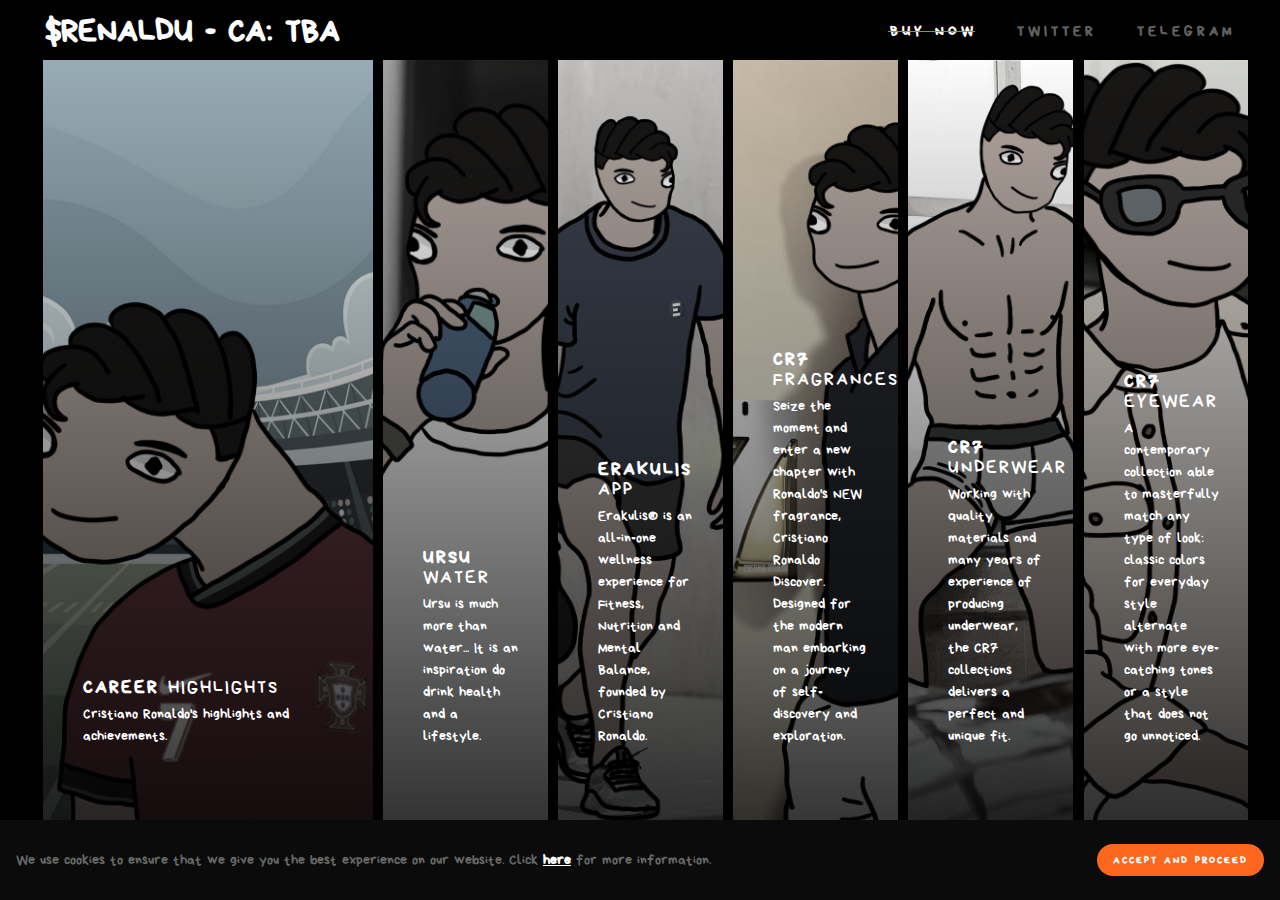
==== commit 7224a1c3: "edited some ui" ====
--- a/index.html
+++ b/index.html
@@ -1979,7 +1979,7 @@
         }
       }
 
-      #season-highlights, #gameon {
+      #season-highlights, #gameon, #partners, .link--text, .link--image {
         display: none;
       }
     </style>
@@ -1993,7 +1993,7 @@
             We use cookies to ensure that we give you the best experience on our
             website. Click
             <a
-              href="https://www.cristianoronaldo.com/files/cr7_privacypolicy_en.pdf"
+              href="#"
               target="_blank"
               ><b>here</b></a
             >
@@ -2058,7 +2058,7 @@
             style="opacity: 0; transform: translateY(100px) translateZ(0px)"
           >
             <a
-              href="https://www.cristianoronaldo.com/files/cr7_privacypolicy_en.pdf"
+              href="#"
               target="_blank"
               rel="noreferrer noopener"
               class="hover-highlight t-uppercase t-weight-bold t-condensed t-lighter t-kern-xs"
@@ -2708,7 +2708,7 @@
                   >I read and accept the
                   <a
                     class="link--underline"
-                    href="https://www.cristianoronaldo.com/files/cr7_privacypolicy_en.pdf"
+                    href="#"
                     target="_blank"
                     >privacy policy</a
                   >.</span
@@ -2934,7 +2934,7 @@
         <footer class="font--condensed text--sm">
           <div class="footer__policy">
             <a
-              href="https://www.cristianoronaldo.com/files/cr7_privacypolicy_en.pdf"
+              href="#"
               target="_blank"
               rel="noreferrer noopener"
               class="link--text"
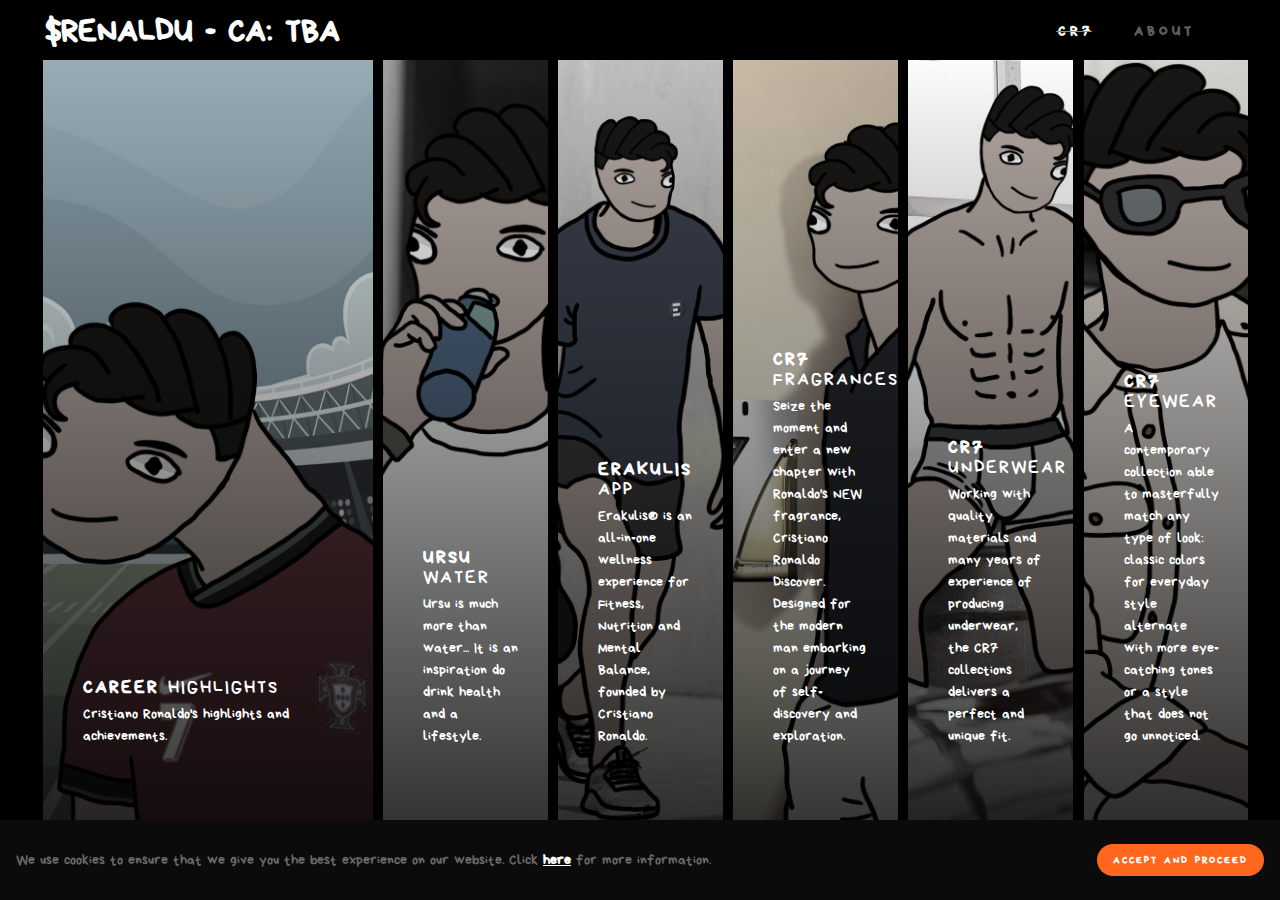
==== commit 38a31146: "added links and fixed bugs" ====
--- a/index.html
+++ b/index.html
@@ -1979,9 +1979,43 @@
         }
       }
 
-      #season-highlights, #gameon, #partners, .link--text, .link--image {
+      #season-highlights, #gameon, #partners, .link--text, .link--image, .hide {
         display: none;
       }
+
+      .button--redirect {
+        background-color: #ff671f;
+        padding: 1rem 3rem;
+        margin-top: 2rem;
+        font-size: 2.5rem;
+        border-radius: 3rem;
+      }
+
+      .button--redirect:hover {
+        color: black;
+        cursor: pointer;
+      }
+
+      .socials {
+        font-size: 1.8rem;
+        margin: 1rem;
+        background-color: white;
+        color: black;
+      }
+
+      .socials:hover {
+        color: white;
+        background-color: gray;
+      }
+
+      .newsletter-panel__title {
+        font-size: 1.5rem;
+      }
+      
+      .newsletter-panel__text {
+        font-size: 1.1rem;
+      }
+
     </style>
   </head>
 
@@ -2007,12 +2041,9 @@
           ><div class="header__logo">
             CA: To Be Announced</div></a>
         <nav class="header__nav">
-          <a class="header__nav-item">CR7</a
-          ><a class="header__nav-item header__nav-item--active">Twitter</a
-          ><a class="header__nav-item">#GAMEON</a
-          >
-          <a class="header__nav-item">Newsletter</a>
-          <a class="header__nav-item">Partners</a>
+          <a href="https://example.com/buy-now" class="header__nav-item">Buy Now</a>
+          <a href="https://twitter.com" class="header__nav-item">Twitter</a>
+          <a href="https://telegram.org" class="header__nav-item">Telegram</a> 
           <button class="nav__toggle">
             <div class="nav__toggle-big" style="transform: none"></div>
             <div
